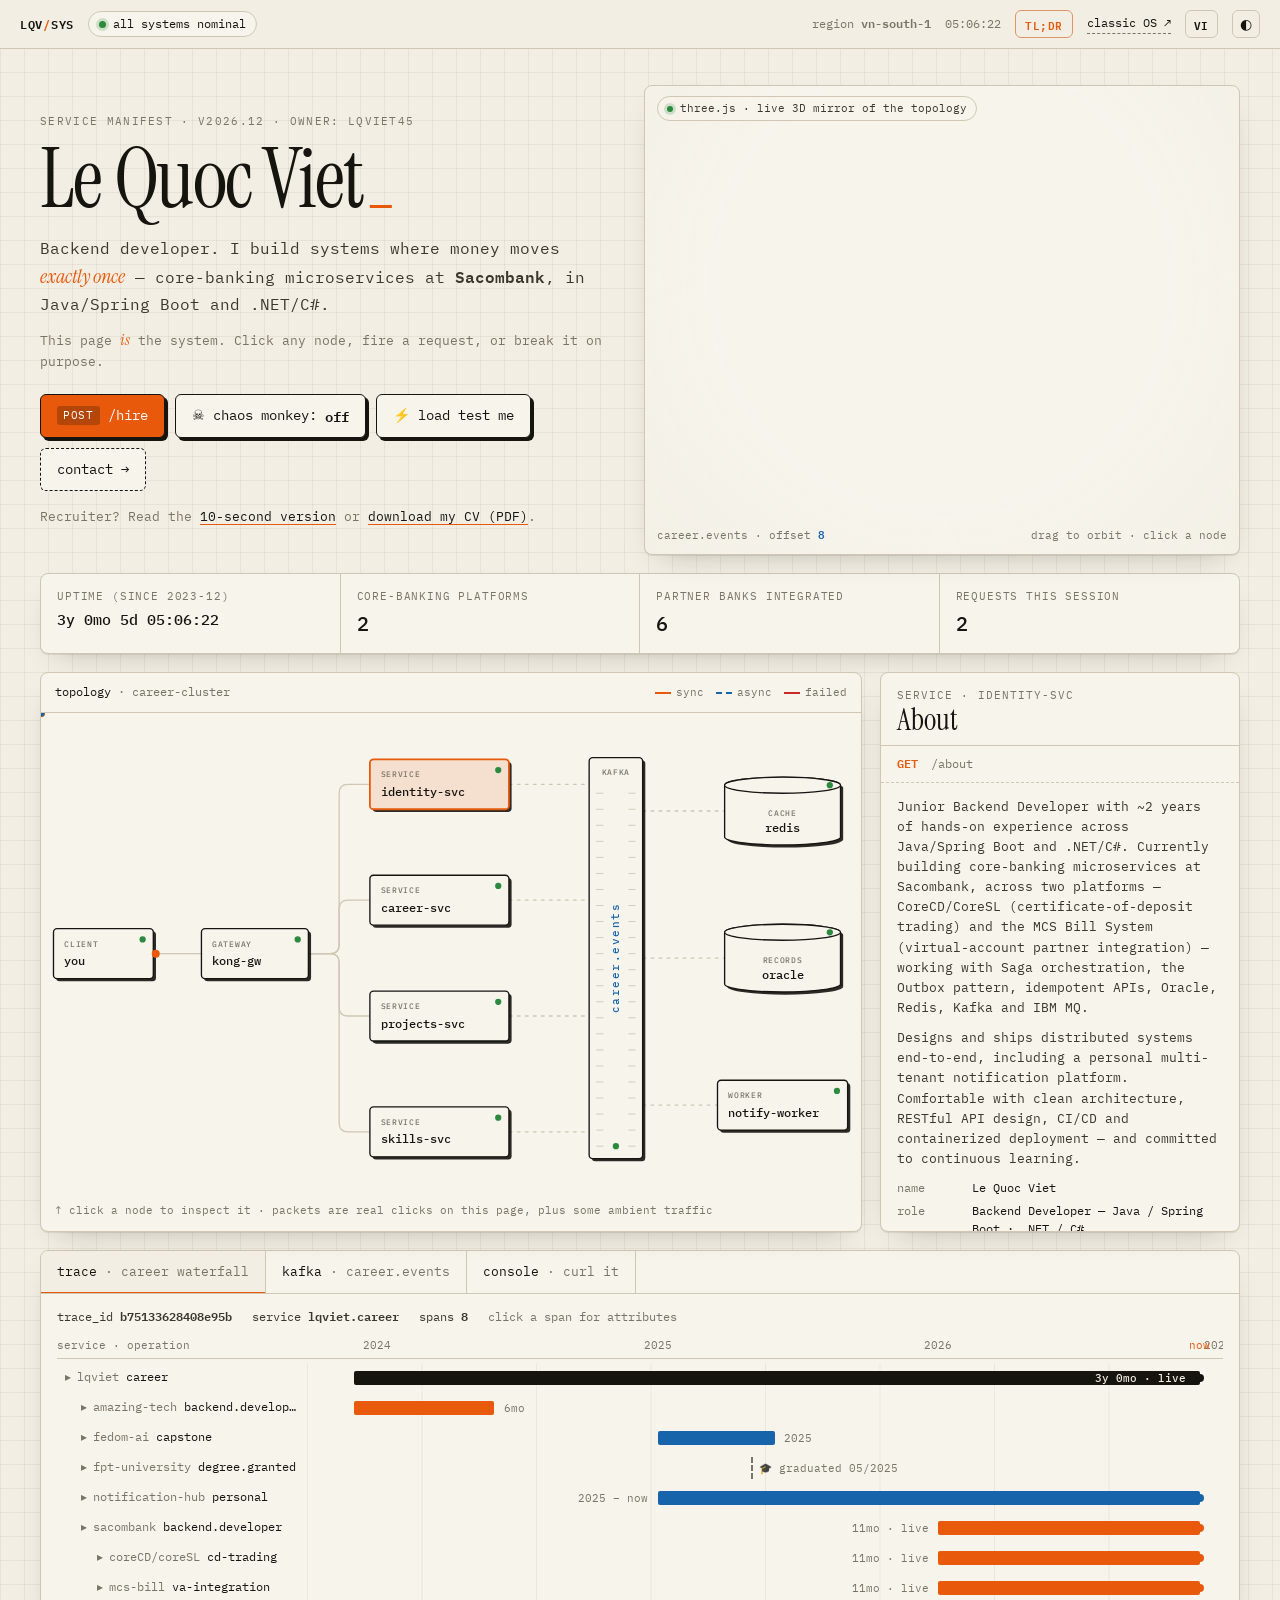
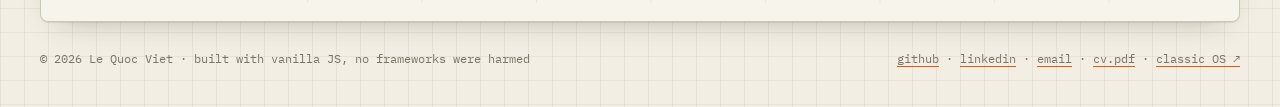
==== system/index.html @ 570ef9d3 "Add TL;DR recruiter view, CV download, link previews and load test - TL;DR view (#cv): a clean, bili" ====
<!DOCTYPE html>
<html lang="en">
<head>
<meta charset="UTF-8">
<meta name="viewport" content="width=device-width, initial-scale=1.0, viewport-fit=cover">
<title>LQV/SYS — Le Quoc Viet</title>
<meta name="description" content="Le Quoc Viet — Backend Developer (Java/Spring Boot · .NET/C#) building core-banking microservices at Sacombank. A portfolio you can send requests through.">
<meta property="og:type" content="website">
<meta property="og:site_name" content="LQV/SYS">
<meta property="og:title" content="Le Quoc Viet — Backend Developer">
<meta property="og:description" content="Core-banking microservices at Sacombank: Saga, Outbox, Kafka, IBM MQ. A portfolio you can send requests through — hire me, break it with chaos monkey, or load-test it.">
<meta property="og:url" content="https://lqviet45.github.io/portfolio/system/">
<meta property="og:image" content="https://lqviet45.github.io/portfolio/system/og.jpg">
<meta property="og:image:width" content="1200">
<meta property="og:image:height" content="630">
<meta property="og:image:alt" content="LQV/SYS — Le Quoc Viet's portfolio rendered as a live 3D distributed system">
<meta name="twitter:card" content="summary_large_image">
<meta name="twitter:image" content="https://lqviet45.github.io/portfolio/system/og.jpg">
<link rel="icon" href="../favicon.ico" type="image/x-icon">
<link rel="preconnect" href="https://fonts.googleapis.com">
<link rel="preconnect" href="https://fonts.gstatic.com" crossorigin>
<link href="https://fonts.googleapis.com/css2?family=IBM+Plex+Mono:wght@400;500;600&family=Instrument+Serif:ital@0;1&family=Newsreader:ital,opsz@0,6..72;1,6..72&display=swap" rel="stylesheet">
<link rel="stylesheet" href="system.css">
</head>
<body>

<header class="bar">
  <div class="bar-left">
    <span class="logo">LQV<span class="slash">/</span>SYS</span>
    <span class="pill" title="cluster status"><i class="led ok" id="cluster-led"></i><span id="cluster-status">all systems nominal</span></span>
  </div>
  <div class="bar-right">
    <span class="muted hide-sm"><span data-i18n="region">region</span> <b>vn-south-1</b></span>
    <span class="muted hide-sm" id="clock">--:--:--</span>
    <button class="bar-btn tldr-btn" id="tldr-btn" data-i18n-aria="tldr">TL;DR</button>
    <a class="bar-link hide-xs" href="../" data-i18n="classic">classic&nbsp;OS&nbsp;↗</a>
    <button class="bar-btn lang-btn" id="lang-btn" data-i18n-aria="lang" aria-label="Chuyển sang tiếng Việt">VI</button>
    <button class="bar-btn" id="theme-btn" data-i18n-aria="theme" aria-label="Toggle theme">◐</button>
  </div>
</header>

<main class="wrap">

  <!-- ====== TL;DR / recruiter view (rendered by system.js, printable) ====== -->
  <section class="cv" id="cv-view" hidden></section>

  <!-- ====== Intro ====== -->
  <section class="intro">
    <div class="intro-text">
      <p class="eyebrow"><span data-i18n="eyebrow.a">service manifest</span> · <span id="manifest-ver">v2026</span> · <span data-i18n="eyebrow.owner">owner</span>: lqviet45</p>
      <h1><span data-i18n="name">Le Quoc Viet</span><span class="caret">_</span></h1>
      <p class="lede" data-i18n="lede">Backend developer. I build systems where money moves <em>exactly once</em> —
        core-banking microservices at <b>Sacombank</b>, in Java/Spring Boot and .NET/C#.</p>
      <p class="hint" data-i18n="hint">This page <em>is</em> the system. Click any node, fire a request, or break it on purpose.</p>
      <div class="actions">
        <button class="btn primary" id="hire-btn"><span class="verb">POST</span> /hire</button>
        <button class="btn" id="chaos-btn"><span class="skull">☠</span> chaos monkey: <b id="chaos-state">off</b></button>
        <button class="btn" id="load-btn"><span class="bolt">⚡</span> <span data-i18n="load.btn">load test me</span></button>
        <button class="btn ghost" data-node="notify" data-i18n="contact">contact →</button>
      </div>
      <p class="recruiter" data-i18n="recruiter">Recruiter? Read the <a href="#cv">10-second version</a> or <a href="../cv/Le-Quoc-Viet-CV.pdf" download>download my CV (PDF)</a>.</p>
    </div>

    <!-- three.js hero: a live 3D mirror of the topology (scene3d.js) -->
    <div class="hero3d" id="hero3d" data-state="loading">
      <canvas id="scene3d" aria-hidden="true"></canvas>
      <div class="h3d-chip"><span class="led ok"></span>three.js · <span data-i18n="h3d.chip">live 3D mirror of the topology</span></div>
      <div class="h3d-loading" data-i18n="h3d.loading">booting three.js…</div>
      <div class="h3d-offset">career.events · offset <b id="h3d-offset">0</b></div>
      <div class="h3d-hint" id="h3d-hint">drag to orbit · click a node</div>
    </div>
  </section>

  <dl class="stats">
      <div><dt data-i18n="stat.uptime">uptime (since 2023-12)</dt><dd id="uptime">—</dd></div>
      <div><dt data-i18n="stat.platforms">core-banking platforms</dt><dd>2</dd></div>
      <div><dt data-i18n="stat.partners">partner banks integrated</dt><dd>6</dd></div>
      <div><dt data-i18n="stat.requests">requests this session</dt><dd id="req-count">0</dd></div>
  </dl>

  <!-- ====== Topology + Inspector ====== -->
  <section class="stage">
    <div class="topo-card">
      <div class="card-head">
        <span><span data-i18n="topology">topology</span> <span class="muted">· career-cluster</span></span>
        <span class="legend">
          <span><i class="lg sync"></i><span data-i18n="legend.sync">sync</span></span>
          <span><i class="lg async"></i><span data-i18n="legend.async">async</span></span>
          <span><i class="lg fail"></i><span data-i18n="legend.fail">failed</span></span>
        </span>
      </div>
      <div class="topo-scroll">
        <svg id="topo" viewBox="0 0 920 540" role="img" data-i18n-aria="topo" aria-label="Interactive system topology of Le Quoc Viet's career"></svg>
      </div>
      <p class="topo-foot muted" data-i18n="topo.foot">↑ click a node to inspect it · packets are real clicks on this page, plus some ambient traffic</p>
    </div>

    <aside class="inspector" id="inspector" aria-live="polite">
      <div class="insp-head">
        <div>
          <div class="insp-kind" id="insp-kind">client</div>
          <div class="insp-title" id="insp-title">you</div>
        </div>
        <button class="insp-close" id="insp-close" data-i18n-aria="close" aria-label="Close">×</button>
      </div>
      <div class="insp-route" id="insp-route"></div>
      <div class="insp-body" id="insp-body"></div>
    </aside>
  </section>

  <!-- ====== Lower tabs ====== -->
  <section class="lower">
    <div class="tabs" role="tablist">
      <button class="tab active" data-tab="trace" role="tab" data-i18n="tab.trace">trace <span class="muted">· career waterfall</span></button>
      <button class="tab" data-tab="events" role="tab" data-i18n="tab.events">kafka <span class="muted">· career.events</span></button>
      <button class="tab" data-tab="console" role="tab" data-i18n="tab.console">console <span class="muted">· curl it</span></button>
    </div>

    <div class="panel active" id="panel-trace">
      <div class="trace-meta">
        <span>trace_id <b id="trace-id">—</b></span>
        <span>service <b>lqviet.career</b></span>
        <span>spans <b id="span-count">—</b></span>
        <span class="muted" data-i18n="trace.hint">click a span for attributes</span>
      </div>
      <div class="trace" id="trace"></div>
    </div>

    <div class="panel" id="panel-events">
      <div class="events-head">
        <span>consumer-group <b>visitors</b> · partition <b>0</b> · offset <b id="offset">0</b></span>
        <button class="mini" id="events-toggle">pause</button>
      </div>
      <ol class="events" id="events"></ol>
    </div>

    <div class="panel" id="panel-console">
      <div class="console" id="console-out"></div>
      <form class="console-in" id="console-form" autocomplete="off">
        <span class="prompt">$ curl lqv.sys</span>
        <input id="console-input" type="text" spellcheck="false" placeholder="/experience" data-i18n-aria="api" aria-label="API path">
        <button class="mini" type="submit" data-i18n="send">send</button>
      </form>
      <div class="chips" id="console-chips"></div>
    </div>
  </section>

  <footer class="foot">
    <span>© <span id="year">2026</span> <span data-i18n="name">Le Quoc Viet</span> · <span data-i18n="footer">built with vanilla JS, no frameworks were harmed</span></span>
    <span><a href="https://github.com/lqviet45" target="_blank" rel="noopener">github</a> ·
      <a href="https://www.linkedin.com/in/le-quoc-viet-a03721240" target="_blank" rel="noopener">linkedin</a> ·
      <a href="mailto:lqviet455@gmail.com">email</a> ·
      <a href="../cv/Le-Quoc-Viet-CV.pdf" download>cv.pdf</a> ·
      <a href="../" data-i18n="classic">classic&nbsp;OS&nbsp;↗</a></span>
  </footer>
</main>

<!-- ====== Saga overlay ====== -->
<div class="saga" id="saga" hidden>
  <div class="saga-card" role="dialog" aria-modal="true" aria-labelledby="saga-title">
    <div class="saga-head">
      <div>
        <div class="insp-kind">saga orchestrator</div>
        <div class="saga-title" id="saga-title">HireLeQuocViet</div>
      </div>
      <button class="insp-close" id="saga-close" data-i18n-aria="close" aria-label="Close">×</button>
    </div>
    <div class="saga-key muted" id="saga-key"></div>
    <ol class="saga-steps" id="saga-steps"></ol>
    <div class="saga-result" id="saga-result"></div>
  </div>
</div>

<!-- ====== Load test report ====== -->
<div class="saga lt" id="lt" hidden>
  <div class="saga-card lt-card" role="dialog" aria-modal="true" aria-labelledby="lt-title" id="lt-card"></div>
</div>

<div class="toast" id="toast" hidden></div>

<script src="system.js"></script>
<script src="recruiter.js"></script>
<script src="loadtest.js"></script>
<script type="importmap">
  { "imports": { "three": "./vendor/three.module.min.js", "three/addons/controls/OrbitControls.js": "./vendor/OrbitControls.js" } }
</script>
<script type="module">
  import('./scene3d.js').catch(err => {
    console.warn('3D scene unavailable:', err);
    document.getElementById('hero3d').dataset.state = 'failed';
  });
</script>
</body>
</html>
---- system/system.css ----
/* ==============================================
   LQV/SYS — schematic ops-console portfolio
   ============================================== */

:root {
  --paper: #f2eee3;
  --paper-2: #e9e4d6;
  --card: #f7f4ec;
  --ink: #16140f;
  --ink-2: #3b372d;
  --muted: #7a7466;
  --line: #cfc7b3;
  --grid: rgba(22, 20, 15, .055);
  --signal: #e8590c;
  --signal-soft: rgba(232, 89, 12, .12);
  --async: #1864ab;
  --ok: #2b8a3e;
  --err: #c92a2a;
  --shadow: 0 1px 0 rgba(22, 20, 15, .08), 0 12px 30px -18px rgba(22, 20, 15, .35);
  /* status palette for the load-test report (always paired with icon + label) */
  --st-ok: #2b8a3e;
  --st-warn: #e8a700;
  --st-err: #c92a2a;
  --mono: 'IBM Plex Mono', ui-monospace, SFMono-Regular, Menlo, Consolas, monospace;
  --serif: 'Instrument Serif', 'Iowan Old Style', Georgia, serif;
  color-scheme: light;
}

/* Instrument Serif has no Vietnamese glyphs — swap the display serif in VI */
:root[lang="vi"] { --serif: 'Newsreader', 'Instrument Serif', Georgia, serif; }
:root[lang="vi"] h1 { letter-spacing: -.035em; }

:root[data-theme="dark"] {
  --paper: #11100d;
  --paper-2: #191813;
  --card: #16150f;
  --ink: #ece6d6;
  --ink-2: #c9c2b0;
  --muted: #8f887a;
  --line: #36322a;
  --grid: rgba(236, 230, 214, .045);
  --signal: #ff7b33;
  --signal-soft: rgba(255, 123, 51, .14);
  --async: #6aa7f0;
  --ok: #51cf66;
  --err: #ff6b6b;
  --shadow: 0 1px 0 rgba(0, 0, 0, .4), 0 16px 40px -20px rgba(0, 0, 0, .8);
  --st-ok: #0ca678;
  --st-warn: #c08a00;
  --st-err: #e03131;
  color-scheme: dark;
}

* { box-sizing: border-box; }
[hidden] { display: none !important; }

html, body { margin: 0; }

body {
  background-color: var(--paper);
  background-image:
    linear-gradient(var(--grid) 1px, transparent 1px),
    linear-gradient(90deg, var(--grid) 1px, transparent 1px);
  background-size: 24px 24px;
  color: var(--ink);
  font: 14px/1.55 var(--mono);
  -webkit-font-smoothing: antialiased;
  min-height: 100vh;
  transition: background-color .3s, color .3s;
}

a { color: inherit; text-decoration-color: var(--signal); text-underline-offset: 3px; }
a:hover { color: var(--signal); }
b { font-weight: 600; }
.muted { color: var(--muted); }
button { font: inherit; color: inherit; cursor: pointer; }

/* ====== Top bar ====== */
.bar {
  position: sticky;
  top: 0;
  z-index: 20;
  display: flex;
  justify-content: space-between;
  align-items: center;
  gap: 12px;
  padding: calc(10px + env(safe-area-inset-top, 0px)) 20px 10px;
  background: color-mix(in srgb, var(--paper) 88%, transparent);
  backdrop-filter: blur(8px);
  border-bottom: 1px solid var(--line);
  font-size: 12px;
}
.bar-left, .bar-right { display: flex; align-items: center; gap: 14px; }
.logo { font-weight: 600; letter-spacing: .06em; }
.logo .slash { color: var(--signal); }
.pill {
  display: inline-flex; align-items: center; gap: 7px;
  padding: 3px 10px; border: 1px solid var(--line); border-radius: 999px;
  background: var(--card);
}
.led { width: 7px; height: 7px; border-radius: 50%; display: inline-block; background: var(--ok); box-shadow: 0 0 0 3px color-mix(in srgb, var(--ok) 20%, transparent); }
.led.warn { background: var(--signal); box-shadow: 0 0 0 3px var(--signal-soft); animation: blink 1s steps(2) infinite; }
.bar-link { text-decoration: none; border-bottom: 1px dashed var(--muted); }
.bar-btn {
  background: none; border: 1px solid var(--line); border-radius: 6px;
  width: 28px; height: 28px; font-size: 14px; line-height: 1;
}
.bar-btn:hover { border-color: var(--ink); }
.tldr-btn { width: auto; padding: 0 9px; font-size: 11px; font-weight: 600; letter-spacing: .04em; color: var(--signal); border-color: color-mix(in srgb, var(--signal) 45%, var(--line)); }
.tldr-btn.on { background: var(--signal); color: #fff; border-color: var(--signal); }
.lang-btn { width: auto; padding: 0 8px; font-size: 11px; font-weight: 600; letter-spacing: .06em; }

@keyframes blink { 50% { opacity: .35; } }

/* ====== Layout ====== */
.wrap {
  max-width: 1240px;
  margin: 0 auto;
  padding: 36px 20px calc(40px + env(safe-area-inset-bottom, 0px));
}

/* ====== Intro ====== */
.intro {
  display: grid;
  grid-template-columns: minmax(0, 1fr) minmax(0, 1.05fr);
  gap: 36px;
  align-items: center;
  margin-bottom: 18px;
}
.eyebrow {
  margin: 0 0 10px;
  font-size: 11px;
  letter-spacing: .12em;
  text-transform: uppercase;
  color: var(--muted);
}
h1 {
  font-family: var(--serif);
  font-weight: 400;
  font-size: clamp(3rem, 6.6vw, 6rem);
  line-height: .92;
  letter-spacing: -.02em;
  margin: 0 0 18px;
}
.caret { color: var(--signal); animation: blink 1.1s steps(2) infinite; font-family: var(--mono); font-size: .55em; vertical-align: .15em; margin-left: .08em; }
.lede { font-size: 16px; max-width: 58ch; margin: 0 0 10px; color: var(--ink-2); }
.lede em, .hint em { font-family: var(--serif); font-size: 1.25em; color: var(--signal); font-style: italic; }
.hint { margin: 0 0 22px; color: var(--muted); font-size: 13px; }
.recruiter { margin: 16px 0 0; font-size: 12.5px; color: var(--muted); }
.recruiter a { color: var(--ink); }
.btn.on .bolt { animation: blink .5s steps(2) infinite; }
.btn:disabled { opacity: .6; cursor: progress; transform: none; }

.actions { display: flex; flex-wrap: wrap; gap: 10px; }
.btn {
  display: inline-flex; align-items: center; gap: 8px;
  padding: 10px 16px;
  background: var(--card);
  border: 1px solid var(--ink);
  border-radius: 6px;
  box-shadow: 3px 3px 0 var(--ink);
  transition: transform .12s, box-shadow .12s, background .2s;
}
.btn:hover { transform: translate(-1px, -1px); box-shadow: 4px 4px 0 var(--ink); }
.btn:active { transform: translate(2px, 2px); box-shadow: 1px 1px 0 var(--ink); }
.btn.primary { background: var(--signal); border-color: var(--ink); color: #fff; }
.btn.primary .verb { background: rgba(0,0,0,.22); padding: 1px 6px; border-radius: 3px; font-size: 11px; letter-spacing: .06em; }
.btn.ghost { box-shadow: none; border-style: dashed; }
.btn.ghost:hover { box-shadow: none; transform: none; border-color: var(--signal); color: var(--signal); }
.btn.on { background: var(--ink); color: var(--paper); }
.btn.on .skull { animation: wiggle .5s ease-in-out infinite; display: inline-block; }
@keyframes wiggle { 0%,100% { transform: rotate(-12deg); } 50% { transform: rotate(12deg); } }

.stats {
  margin: 0 0 18px;
  display: grid;
  grid-template-columns: repeat(4, minmax(0, 1fr));
  border: 1px solid var(--line);
  background: var(--card);
  border-radius: 8px;
  box-shadow: var(--shadow);
}
.stats > div { padding: 14px 16px; border-right: 1px solid var(--line); }
.stats > div:last-child { border-right: 0; }
.stats dt { font-size: 10.5px; text-transform: uppercase; letter-spacing: .08em; color: var(--muted); }
.stats dd { margin: 4px 0 0; font-size: 20px; font-weight: 500; font-variant-numeric: tabular-nums; }
#uptime { font-size: 15px; }

/* ====== three.js hero ====== */
.hero3d {
  position: relative;
  height: 470px;
  border: 1px solid var(--line);
  border-radius: 8px;
  background-color: var(--card);
  background-image:
    radial-gradient(circle at 50% 42%, transparent 0 55%, color-mix(in srgb, var(--paper) 70%, transparent) 100%);
  box-shadow: var(--shadow);
  overflow: hidden;
  font-size: 11px;
}
.hero3d canvas { display: block; width: 100%; height: 100%; cursor: grab; touch-action: pan-y; opacity: 0; transition: opacity .8s ease; }
.hero3d canvas:active { cursor: grabbing; }
.hero3d canvas.hover { cursor: pointer; }
.hero3d[data-state="ready"] canvas { opacity: 1; }
.hero3d[data-state="failed"] { display: none; }
.intro:has(.hero3d[data-state="failed"]) { grid-template-columns: minmax(0, 1fr); }
.h3d-chip, .h3d-offset, .h3d-hint { position: absolute; pointer-events: none; color: var(--muted); }
.h3d-chip {
  top: 10px; left: 12px; display: inline-flex; align-items: center; gap: 7px;
  padding: 3px 9px; border: 1px solid var(--line); border-radius: 999px; background: color-mix(in srgb, var(--card) 85%, transparent);
  color: var(--ink-2);
}
.h3d-chip .led { width: 6px; height: 6px; }
.h3d-offset { left: 12px; bottom: 10px; }
.h3d-offset b { color: var(--async); font-variant-numeric: tabular-nums; }
.h3d-hint { right: 12px; bottom: 10px; }
.h3d-loading {
  position: absolute; inset: 0; display: grid; place-items: center;
  color: var(--muted); letter-spacing: .08em; pointer-events: none;
  animation: blink 1s steps(2) infinite;
}
.hero3d:not([data-state="loading"]) .h3d-loading { display: none; }

/* ====== Stage ====== */
.stage {
  display: grid;
  grid-template-columns: minmax(0, 1fr) 360px;
  gap: 18px;
  margin-bottom: 18px;
  align-items: stretch;
}
.topo-card, .inspector, .lower {
  background: var(--card);
  border: 1px solid var(--line);
  border-radius: 8px;
  box-shadow: var(--shadow);
}
.card-head {
  display: flex; justify-content: space-between; align-items: center; flex-wrap: wrap; gap: 8px;
  padding: 10px 14px; border-bottom: 1px solid var(--line); font-size: 12px;
}
.legend { display: flex; gap: 12px; color: var(--muted); font-size: 11px; }
.legend span { display: inline-flex; align-items: center; gap: 5px; }
.lg { width: 16px; height: 0; border-top: 2px solid var(--signal); display: inline-block; }
.lg.async { border-top: 2px dashed var(--async); }
.lg.fail { border-top-color: var(--err); }
.topo-scroll { overflow-x: auto; }
#topo { display: block; width: 100%; min-width: 620px; height: auto; user-select: none; }
.topo-foot { font-size: 11px; margin: 0; padding: 8px 14px 12px; }

/* SVG */
.edge { fill: none; stroke: var(--line); stroke-width: 1.5; }
.edge.async { stroke-dasharray: 4 5; }
.edge.hot { stroke: var(--signal); }
.edge.broken { stroke: var(--err); stroke-dasharray: 2 6; }
.node { cursor: pointer; }
.node .box { fill: var(--card); stroke: var(--ink); stroke-width: 1.5; transition: fill .2s; }
.node .shadow { fill: var(--ink); opacity: .9; }
.node:hover .box, .node.sel .box { fill: color-mix(in srgb, var(--signal) 13%, var(--card)); }
.node.sel .box { stroke: var(--signal); stroke-width: 2; }
.node .kind { font: 500 9.5px var(--mono); fill: var(--muted); letter-spacing: .08em; text-transform: uppercase; }
.node .name { font: 500 13px var(--mono); fill: var(--ink); }
.node .led { fill: var(--ok); }
.node.down .led { fill: var(--err); animation: blink .6s steps(2) infinite; }
.node.down .box { stroke: var(--err); stroke-dasharray: 5 3; }
.node.down { animation: shake .35s ease-in-out 2; }
.node .pulse { fill: none; stroke: var(--signal); stroke-width: 2; opacity: 0; }
.node.ping .pulse { animation: ping .6s ease-out; }
.kafka-line { stroke: var(--line); stroke-width: 1; }
.kafka-label { font: 500 12px var(--mono); fill: var(--async); letter-spacing: .14em; }
.packet { pointer-events: none; }
.packet.sync { fill: var(--signal); }
.packet.async { fill: var(--async); }
.packet.fail { fill: var(--err); }
.float-tag { font: 600 11px var(--mono); fill: var(--err); pointer-events: none; }
.float-tag.ok { fill: var(--ok); }

@keyframes ping { 0% { opacity: .9; } 100% { opacity: 0; transform: scale(1.18); } }
@keyframes shake { 0%,100% { transform: translateX(0); } 25% { transform: translateX(-3px); } 75% { transform: translateX(3px); } }
.node .pulse, .node { transform-box: fill-box; transform-origin: center; }

/* ====== Inspector ====== */
.inspector { display: flex; flex-direction: column; height: 0; min-height: 100%; }
.insp-head { display: flex; justify-content: space-between; align-items: flex-start; padding: 14px 16px 10px; border-bottom: 1px solid var(--line); }
.insp-kind { font-size: 10.5px; text-transform: uppercase; letter-spacing: .1em; color: var(--muted); }
.insp-title { font-family: var(--serif); font-size: 30px; line-height: 1.05; }
.insp-close { background: none; border: 0; font-size: 22px; line-height: 1; color: var(--muted); display: none; }
.insp-route { padding: 8px 16px; font-size: 12px; border-bottom: 1px dashed var(--line); color: var(--muted); }
.insp-route:empty { display: none; }
.insp-route .verb { color: var(--signal); font-weight: 600; margin-right: 6px; }
.insp-body { padding: 14px 16px 18px; overflow-y: auto; font-size: 13px; }
.insp-body h4 { margin: 16px 0 4px; font-size: 13px; }
.insp-body h4:first-child { margin-top: 0; }
.insp-body .sub { color: var(--muted); font-size: 11.5px; margin-bottom: 6px; }
.insp-body p { margin: 0 0 10px; color: var(--ink-2); }
.insp-body ul { margin: 0 0 10px; padding-left: 16px; color: var(--ink-2); }
.insp-body li { margin-bottom: 5px; }
.insp-body li::marker { color: var(--signal); content: '▸ '; }
.kv { display: grid; grid-template-columns: auto 1fr; gap: 4px 12px; margin: 0 0 12px; font-size: 12px; }
.kv dt { color: var(--muted); }
.kv dd { margin: 0; word-break: break-word; }
.tags { display: flex; flex-wrap: wrap; gap: 5px; margin: 6px 0 12px; }
.tag { font-size: 11px; padding: 2px 7px; border: 1px solid var(--line); border-radius: 4px; background: var(--paper); }
.tag.hot { border-color: var(--signal); color: var(--signal); }
.entry { border-left: 2px solid var(--line); padding-left: 12px; margin-bottom: 18px; }
.entry.now { border-left-color: var(--signal); }
.contact-row {
  display: flex; justify-content: space-between; align-items: center; gap: 10px;
  padding: 10px 12px; margin-bottom: 8px;
  border: 1px solid var(--line); border-radius: 6px; text-decoration: none; background: var(--paper);
}
.contact-row:hover { border-color: var(--signal); color: inherit; }
.contact-row .ch { font-size: 10.5px; text-transform: uppercase; letter-spacing: .08em; color: var(--muted); }
.contact-row .arrow { color: var(--signal); }
table.sql { width: 100%; border-collapse: collapse; font-size: 12px; margin-bottom: 14px; }
table.sql th, table.sql td { text-align: left; padding: 5px 6px; border-bottom: 1px solid var(--line); vertical-align: top; }
table.sql th { color: var(--muted); font-weight: 500; font-size: 10.5px; text-transform: uppercase; letter-spacing: .06em; }
.q { color: var(--async); font-size: 12px; margin-bottom: 8px; }

/* ====== Lower tabs ====== */
.lower { overflow: hidden; }
.tabs { display: flex; border-bottom: 1px solid var(--line); overflow-x: auto; }
.tab {
  background: none; border: 0; border-right: 1px solid var(--line);
  padding: 11px 16px; font-size: 12.5px; white-space: nowrap; position: relative;
}
.tab.active { background: var(--paper); }
.tab.active::after { content: ''; position: absolute; left: 0; right: 0; bottom: -1px; height: 2px; background: var(--signal); }
.panel { display: none; padding: 14px 16px 18px; }
.panel.active { display: block; }
.mini { background: var(--paper); border: 1px solid var(--line); border-radius: 4px; padding: 3px 10px; font-size: 11.5px; }
.mini:hover { border-color: var(--ink); }

/* Trace */
.trace-meta { display: flex; flex-wrap: wrap; gap: 6px 20px; font-size: 11.5px; color: var(--ink-2); margin-bottom: 12px; }
.trace { font-size: 12px; overflow-x: auto; }
.trace-inner { min-width: 640px; }
.trace-axis, .span-row { display: grid; grid-template-columns: 250px 1fr; }
.trace-axis { color: var(--muted); font-size: 10.5px; border-bottom: 1px solid var(--line); padding-bottom: 4px; margin-bottom: 4px; }
.axis-track { position: relative; height: 16px; }
.axis-tick { position: absolute; top: 0; transform: translateX(-50%); }
.span-row { align-items: center; min-height: 30px; cursor: pointer; border-radius: 4px; }
.span-row:hover { background: var(--paper); }
.span-name { padding: 0 8px 0 calc(8px + var(--depth, 0) * 16px); white-space: nowrap; overflow: hidden; text-overflow: ellipsis; }
.span-name .svc { color: var(--muted); }
.span-name .tw { display: inline-block; width: 12px; color: var(--muted); transition: transform .15s; }
.span-row.open .span-name .tw { transform: rotate(90deg); }
.span-track { position: relative; height: 30px; background-image: linear-gradient(90deg, var(--grid) 1px, transparent 1px); background-size: 12.5% 100%; }
.span-bar {
  position: absolute; top: 8px; height: 14px; border-radius: 2px;
  background: var(--ink); min-width: 4px;
  transform-origin: left; animation: grow .9s cubic-bezier(.2,.7,.2,1) both;
}
.span-bar.work { background: var(--signal); }
.span-bar.side { background: var(--async); }
.span-bar.edu { background: var(--muted); }
.span-bar.live::after {
  content: ''; position: absolute; right: -4px; top: 3px; width: 8px; height: 8px; border-radius: 50%;
  background: inherit; animation: blink 1s steps(2) infinite;
}
.span-dur { position: absolute; top: 7px; font-size: 10.5px; color: var(--muted); white-space: nowrap; }
.span-dur.inside { top: 8px; line-height: 14px; color: var(--paper); font-weight: 500; }
.span-mark { position: absolute; top: 4px; bottom: 4px; width: 0; border-left: 2px dashed var(--muted); }
.span-mark span { position: absolute; left: 6px; top: 3px; font-size: 10.5px; color: var(--muted); white-space: nowrap; }
.span-attrs { display: none; grid-column: 1 / -1; margin: 2px 0 10px calc(26px + var(--depth, 0) * 16px); padding: 10px 12px; border: 1px dashed var(--line); border-radius: 6px; background: var(--paper); }
.span-row.open + .span-attrs { display: block; }
.span-attrs .kv { margin-bottom: 6px; }
.span-attrs ul { margin: 6px 0 0; padding-left: 16px; color: var(--ink-2); }
.span-attrs li { margin-bottom: 4px; }
@keyframes grow { from { transform: scaleX(0); } to { transform: scaleX(1); } }

/* Events */
.events-head { display: flex; justify-content: space-between; align-items: center; gap: 10px; flex-wrap: wrap; font-size: 11.5px; margin-bottom: 10px; color: var(--ink-2); }
.events { list-style: none; margin: 0; padding: 0; height: 280px; overflow-y: auto; font-size: 12px; display: flex; flex-direction: column-reverse; }
.events li { display: grid; grid-template-columns: 58px 90px 190px 1fr; gap: 10px; padding: 4px 6px; border-bottom: 1px dotted var(--line); animation: slidein .35s ease-out; }
.events li.user { background: var(--signal-soft); }
.events li.err .ev-key { color: var(--err); }
.ev-off { color: var(--muted); }
.ev-ts { color: var(--muted); }
.ev-key { color: var(--async); white-space: nowrap; overflow: hidden; text-overflow: ellipsis; }
.ev-val { color: var(--ink-2); word-break: break-word; }
@keyframes slidein { from { opacity: 0; transform: translateY(-6px); } to { opacity: 1; transform: none; } }

/* Console */
.console { height: 260px; overflow-y: auto; font-size: 12px; padding: 10px 12px; background: var(--paper); border: 1px solid var(--line); border-radius: 6px; margin-bottom: 10px; }
.console .req { color: var(--signal); margin-top: 10px; }
.console .req:first-child { margin-top: 0; }
.console .status { color: var(--muted); }
.console .status.ok b { color: var(--ok); }
.console .status.bad b { color: var(--err); }
.console pre { margin: 4px 0 0; white-space: pre-wrap; word-break: break-word; font: inherit; }
.j-k { color: var(--async); }
.j-s { color: var(--ok); }
.j-n { color: var(--signal); }
.j-b { color: var(--err); }
.console-in { display: flex; align-items: center; gap: 8px; border: 1px solid var(--ink); border-radius: 6px; padding: 6px 8px; background: var(--paper); }
.console-in .prompt { color: var(--muted); font-size: 12px; white-space: nowrap; }
.console-in input { flex: 1; min-width: 0; border: 0; background: none; font: inherit; color: var(--ink); outline: none; }
.chips { display: flex; flex-wrap: wrap; gap: 6px; margin-top: 10px; }
.chips button { background: none; border: 1px dashed var(--line); border-radius: 4px; padding: 2px 8px; font-size: 11.5px; color: var(--ink-2); }
.chips button:hover { border-color: var(--signal); color: var(--signal); }

/* ====== Saga ====== */
.saga {
  position: fixed; inset: 0; z-index: 50;
  display: grid; place-items: center; padding: 16px;
  background: color-mix(in srgb, var(--paper) 55%, transparent);
  backdrop-filter: blur(3px);
}
.saga-card {
  width: min(520px, 100%); max-height: calc(100vh - 32px); overflow-y: auto;
  background: var(--card); border: 1px solid var(--ink); border-radius: 8px;
  box-shadow: 6px 6px 0 var(--ink); padding: 18px 20px 20px;
  animation: pop .25s cubic-bezier(.2,.8,.2,1.2);
}
@keyframes pop { from { transform: scale(.94); opacity: 0; } to { transform: none; opacity: 1; } }
.saga-head { display: flex; justify-content: space-between; align-items: flex-start; }
.saga-head .insp-close { display: block; }
.saga-title { font-family: var(--serif); font-size: 32px; line-height: 1.1; }
.saga-key { font-size: 11px; margin: 6px 0 14px; word-break: break-all; }
.saga-steps { list-style: none; margin: 0 0 14px; padding: 0; counter-reset: s; }
.saga-steps li {
  display: grid; grid-template-columns: 22px 1fr auto; gap: 10px; align-items: baseline;
  padding: 8px 0; border-bottom: 1px dashed var(--line); font-size: 12.5px; color: var(--muted);
  transition: color .2s;
}
.saga-steps li .ic { text-align: center; }
.saga-steps li .svc { font-size: 11px; color: var(--muted); }
.saga-steps li .note { display: block; font-size: 11px; color: var(--muted); margin-top: 2px; }
.saga-steps li.run { color: var(--ink); }
.saga-steps li.run .ic { color: var(--signal); animation: spin 1s linear infinite; display: inline-block; }
.saga-steps li.done { color: var(--ink); }
.saga-steps li.done .ic { color: var(--ok); }
.saga-steps li.fail { color: var(--err); }
.saga-steps li.comp { color: var(--muted); text-decoration: line-through; text-decoration-color: var(--err); }
.saga-steps li.comp .ic { color: var(--async); }
@keyframes spin { to { transform: rotate(360deg); } }
.saga-result:empty { display: none; }
.saga-result { border: 1px solid var(--line); border-radius: 6px; padding: 14px; background: var(--paper); font-size: 13px; }
.saga-result .big { font-family: var(--serif); font-size: 26px; line-height: 1.1; margin-bottom: 6px; }
.saga-result .big.ok { color: var(--ok); }
.saga-result .big.warn { color: var(--signal); }
.saga-result p { margin: 0 0 12px; color: var(--ink-2); }
.saga-result .actions { gap: 8px; }
.saga-result .btn { padding: 8px 12px; font-size: 12.5px; text-decoration: none; }

/* ====== Toast ====== */
.toast {
  position: fixed; left: 50%; bottom: calc(20px + env(safe-area-inset-bottom, 0px)); transform: translateX(-50%);
  z-index: 60; background: var(--ink); color: var(--paper);
  padding: 8px 14px; border-radius: 6px; font-size: 12px; box-shadow: var(--shadow);
  max-width: calc(100vw - 32px);
}

/* ====== Footer ====== */
.foot { display: flex; justify-content: space-between; flex-wrap: wrap; gap: 8px; margin-top: 28px; font-size: 11.5px; color: var(--muted); }

/* ====== Responsive ====== */
@media (max-width: 1000px) {
  .stage { grid-template-columns: minmax(0, 1fr); }
  .inspector { height: auto; min-height: 0; max-height: 80vh; }
  .insp-close { display: block; }
}
@media (max-width: 760px) {
  .intro { grid-template-columns: 1fr; gap: 24px; }
  .hero3d { height: 400px; }
  .stats { grid-template-columns: 1fr 1fr; }
  .stats > div { border-bottom: 1px solid var(--line); }
  .stats > div:nth-child(2n) { border-right: 0; }
  .stats > div:nth-last-child(-n+2) { border-bottom: 0; }
  .h3d-hint { display: none; }
  .hide-sm { display: none; }
  .bar-left, .bar-right { gap: 10px; }
  .bar { padding-left: 16px; padding-right: 16px; }
  .wrap { padding-left: 16px; padding-right: 16px; padding-top: 24px; }
  .events li { grid-template-columns: 48px 1fr; }
  .events .ev-ts { display: none; }
  .events .ev-val { grid-column: 1 / -1; }
  .trace-axis, .span-row { grid-template-columns: 170px 1fr; }
}

@media (max-width: 480px) {
  #cluster-status { display: none; }
  .pill { padding: 6px 8px; }
}

@media (prefers-reduced-motion: reduce) {
  *, *::before, *::after { animation-duration: .01ms !important; animation-iteration-count: 1 !important; transition-duration: .01ms !important; }
}


/* ====== TL;DR / recruiter view ====== */
body.cv-mode .intro, body.cv-mode .stats, body.cv-mode .stage, body.cv-mode .lower { display: none; }
.cv-toolbar { display: flex; justify-content: space-between; align-items: center; flex-wrap: wrap; gap: 10px; margin-bottom: 18px; }
.cv-actions { display: flex; flex-wrap: wrap; gap: 10px; }
.cv-toolbar a.btn { text-decoration: none; }
.cv-paper {
  max-width: 820px; margin: 0 auto;
  background: var(--card); border: 1px solid var(--line); border-radius: 8px; box-shadow: var(--shadow);
  padding: clamp(20px, 4vw, 44px);
  font-size: 13.5px; line-height: 1.6;
}
.cv-head { display: flex; justify-content: space-between; gap: 18px 32px; flex-wrap: wrap; padding-bottom: 16px; border-bottom: 2px solid var(--ink); margin-bottom: 18px; }
.cv-name { font-family: var(--serif); font-weight: 400; font-size: clamp(2.2rem, 5vw, 3.2rem); line-height: 1; margin: 0 0 6px; }
.cv-role { margin: 0; color: var(--ink-2); }
.cv-contact { list-style: none; margin: 0; padding: 0; font-size: 12px; color: var(--ink-2); }
.cv-contact a { text-decoration: none; }
.cv-paper h2 { font-size: 11px; text-transform: uppercase; letter-spacing: .12em; color: var(--signal); margin: 22px 0 8px; font-weight: 600; }
.cv-paper section:first-of-type h2 { margin-top: 0; }
.cv-tldr { background: var(--paper); border: 1px dashed var(--line); border-radius: 6px; padding: 12px 16px 6px; }
.cv-tldr ul, .cv-item ul { margin: 0 0 8px; padding-left: 18px; }
.cv-tldr li, .cv-item li { margin-bottom: 4px; }
.cv-item { margin-bottom: 12px; }
.cv-row { display: flex; justify-content: space-between; align-items: baseline; gap: 4px 16px; flex-wrap: wrap; }
.cv-row h3 { font-size: 13.5px; margin: 0; }
.cv-prod { font-weight: 400; color: var(--ink-2); }
.cv-when { font-size: 12px; color: var(--muted); white-space: nowrap; }
.cv-sub { font-size: 12px; color: var(--muted); margin-bottom: 4px; }
.cv-skills { display: grid; grid-template-columns: max-content 1fr; gap: 4px 16px; margin: 0; }
.cv-skills dt { color: var(--muted); }
.cv-skills dd { margin: 0; }
.cv-two { display: grid; grid-template-columns: 1fr 1fr; gap: 0 32px; }
.cv-two p { margin: 0; }
.cv-plain { list-style: none; padding: 0; margin: 0; }
.cv-foot { margin: 22px 0 0; padding-top: 12px; border-top: 1px solid var(--line); font-size: 11.5px; color: var(--muted); }

/* ====== Load test report ====== */
.lt-card { width: min(720px, 100%); }
.lt-stages { display: flex; flex-wrap: wrap; align-items: center; gap: 6px; margin: 10px 0 8px; font-size: 11px; }
.lt-stage { padding: 2px 8px; border: 1px solid var(--line); border-radius: 999px; color: var(--muted); }
.lt-stage.on { border-color: var(--async); color: var(--ink); background: color-mix(in srgb, var(--async) 12%, var(--card)); }
.lt-state { margin-left: auto; color: var(--muted); }
.lt-meter { height: 6px; border-radius: 3px; background: color-mix(in srgb, var(--async) 18%, var(--card)); overflow: hidden; margin-bottom: 16px; }
.lt-meter span { display: block; height: 100%; background: var(--async); border-radius: 3px; transition: width .18s linear; }
.lt-tiles { display: grid; grid-template-columns: repeat(5, minmax(0, 1fr)); margin: 0 0 14px; border: 1px solid var(--line); border-radius: 6px; background: var(--paper); }
.lt-tiles div { padding: 10px 12px; border-right: 1px solid var(--line); }
.lt-tiles div:last-child { border-right: 0; }
.lt-tiles dt { font-size: 10.5px; color: var(--muted); }
.lt-tiles dd { margin: 2px 0 0; font-size: 18px; font-weight: 600; }
.lt-tiles small { font-size: 10.5px; font-weight: 400; color: var(--muted); }
.lt-status { list-style: none; margin: 0 0 16px; padding: 0; display: grid; grid-template-columns: 1fr 1fr; gap: 6px 18px; font-size: 12px; }
.lt-status li { display: grid; grid-template-columns: 4px 16px 32px 1fr auto 48px; align-items: center; gap: 8px; padding: 4px 0; border-bottom: 1px dotted var(--line); }
.lt-key { width: 4px; height: 16px; border-radius: 2px; }
.lt-key.ok { background: var(--st-ok); }
.lt-key.warn { background: var(--st-warn); }
.lt-key.err { background: var(--st-err); }
.lt-icon { text-align: center; color: var(--ink-2); }
.lt-code { font-weight: 600; }
.lt-label { color: var(--ink-2); overflow: hidden; text-overflow: ellipsis; white-space: nowrap; }
.lt-n { text-align: right; font-variant-numeric: tabular-nums; }
.lt-pct { text-align: right; color: var(--muted); font-variant-numeric: tabular-nums; }
.lt-chart-title { font-size: 12px; margin-bottom: 4px; }
.lt-plot { position: relative; }
.lt-hist { display: block; width: 100%; height: auto; overflow: visible; }
.lt-grid { stroke: var(--line); stroke-width: 1; }
.lt-axis { stroke: var(--muted); stroke-width: 1; }
.lt-tick { font: 10px var(--mono); fill: var(--muted); }
.lt-fill { fill: var(--async); transition: d .18s ease; }
.lt-hit { fill: transparent; }
.lt-bar { cursor: default; outline: none; }
.lt-bar.hover .lt-fill, .lt-bar:focus-visible .lt-fill { fill: color-mix(in srgb, var(--async) 75%, var(--card)); }
.lt-bar:focus-visible .lt-hit { stroke: var(--ink); stroke-width: 1; }
.lt-marker { stroke: var(--ink-2); stroke-width: 1; }
.lt-marker-label { font: 600 10px var(--mono); fill: var(--ink-2); }
.lt-tip {
  position: absolute; z-index: 2; pointer-events: none; display: flex; flex-direction: column;
  padding: 6px 9px; background: var(--card); border: 1px solid var(--line); border-radius: 6px; box-shadow: var(--shadow); font-size: 11px; min-width: 96px;
}
.lt-tip b { font-size: 14px; color: var(--ink); }
.lt-tip span { color: var(--muted); }
.lt-table { margin: 6px 0 12px; font-size: 12px; }
.lt-table summary { cursor: pointer; color: var(--muted); }
.lt-table table { margin-top: 6px; }
.lt-summary { margin: 0 0 10px; padding: 10px 12px; font: 11.5px/1.6 var(--mono); background: var(--paper); border: 1px solid var(--line); border-radius: 6px; white-space: pre-wrap; word-break: break-word; }
.lt-verdict { margin: 0 0 14px; font-size: 12.5px; color: var(--ink-2); }
.lt-actions { margin-top: 4px; }

@media (max-width: 760px) {
  .cv-two { grid-template-columns: 1fr; gap: 0; }
  .lt-tiles { grid-template-columns: repeat(3, minmax(0, 1fr)); }
  .lt-tiles div:nth-child(3) { border-right: 0; }
  .lt-tiles div:nth-child(-n+3) { border-bottom: 1px solid var(--line); }
  .lt-status { grid-template-columns: 1fr; }
}
@media (max-width: 480px) {
  .hide-xs { display: none; }
  .cv-skills { grid-template-columns: 1fr; }
  .cv-skills dd { margin-bottom: 6px; }
}

/* ====== Print: always the clean CV ====== */
@media print {
  @page { size: A4; margin: 14mm; }
  :root { --paper: #fff; --card: #fff; --ink: #111; --ink-2: #333; --muted: #666; --line: #ccc; --signal: #b54708; }
  body { background: #fff !important; font-size: 11pt; }
  .bar, .foot, .saga, .toast, .cv-toolbar, .intro, .stats, .stage, .lower { display: none !important; }
  .wrap { padding: 0; max-width: none; }
  #cv-view { display: block !important; }
  .cv-paper { border: 0; box-shadow: none; padding: 0; max-width: none; font-size: 10.5pt; }
  .cv-paper a { text-decoration: none; color: inherit; }
  .cv-item, .cv-tldr { break-inside: avoid; }
}
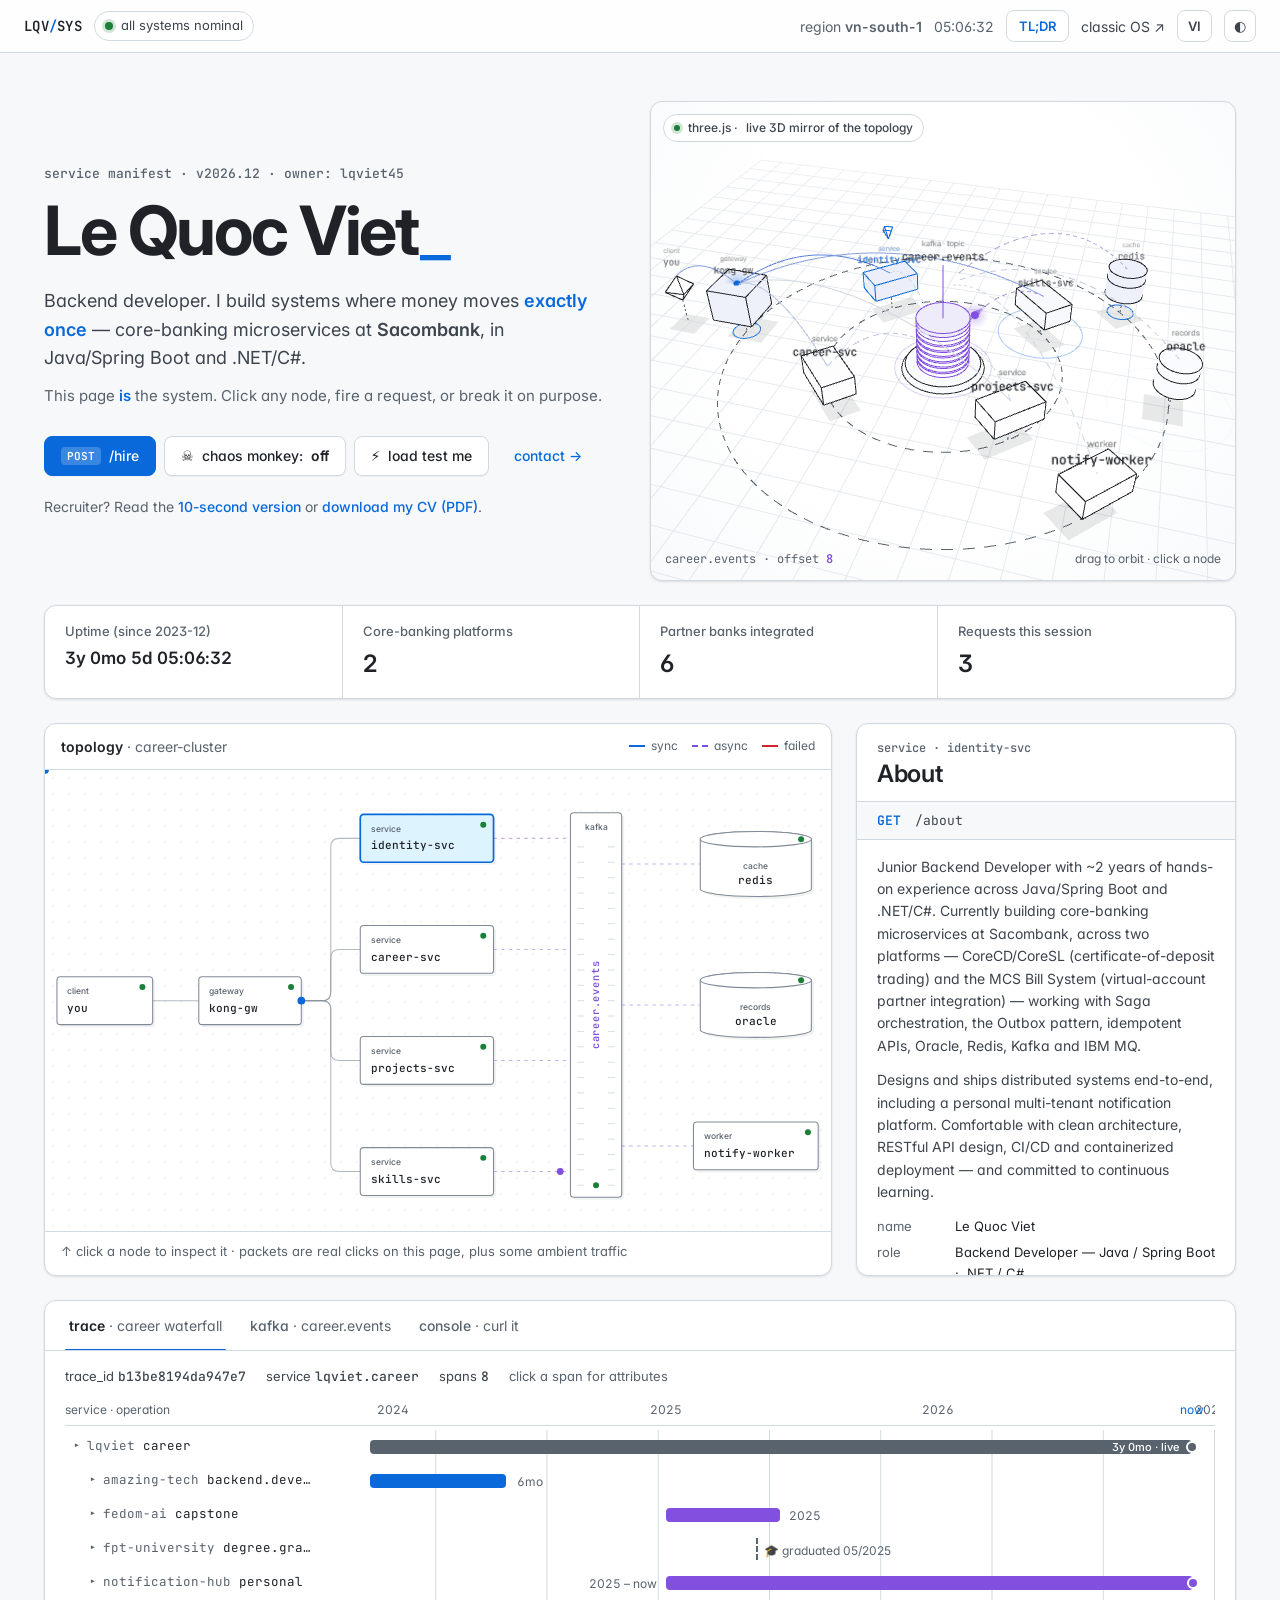
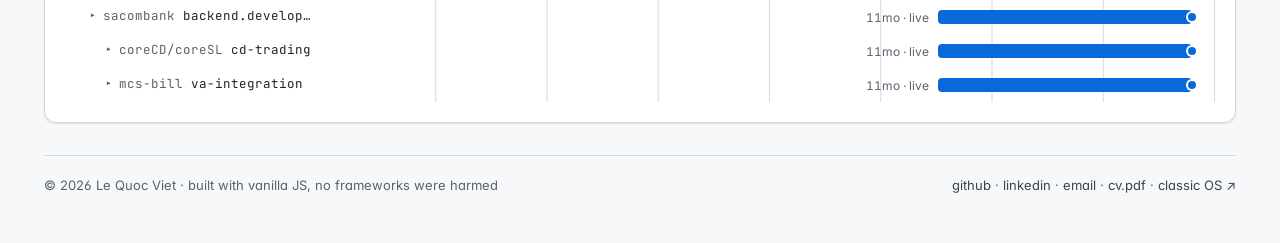
==== commit 2333bad0: "Redesign LQV/SYS colors and typography on big-tech design principles Audit of the old look: 5 of 11 " ====
--- a/system/index.html
+++ b/system/index.html
@@ -19,7 +19,7 @@
 <link rel="icon" href="../favicon.ico" type="image/x-icon">
 <link rel="preconnect" href="https://fonts.googleapis.com">
 <link rel="preconnect" href="https://fonts.gstatic.com" crossorigin>
-<link href="https://fonts.googleapis.com/css2?family=IBM+Plex+Mono:wght@400;500;600&family=Instrument+Serif:ital@0;1&family=Newsreader:ital,opsz@0,6..72;1,6..72&display=swap" rel="stylesheet">
+<link href="https://fonts.googleapis.com/css2?family=Inter:wght@400;500;600;700&family=JetBrains+Mono:wght@400;500;600&display=swap" rel="stylesheet">
 <link rel="stylesheet" href="system.css">
 </head>
 <body>
--- a/system/system.css
+++ b/system/system.css
@@ -1,53 +1,77 @@
 /* ==============================================
-   LQV/SYS — schematic ops-console portfolio
+   LQV/SYS — design system
+   Principles borrowed from big-tech systems:
+   · Apple HIG   — few typefaces, no light weights, color used sparingly,
+                   never color alone, separate light/dark variants
+   · Material 3  — type roles (display/headline/title/body/label), body 16/24
+   · Fluent 2    — neutral surfaces + one brand accent, WCAG AA (4.5:1 text,
+                   3:1 UI)
+   · IBM Carbon  — sans for UI/prose, mono only for code & data
+   · GitHub Primer — functional color tokens (values below are Primer's)
    ============================================== */
 
 :root {
-  --paper: #f2eee3;
-  --paper-2: #e9e4d6;
-  --card: #f7f4ec;
-  --ink: #16140f;
-  --ink-2: #3b372d;
-  --muted: #7a7466;
-  --line: #cfc7b3;
-  --grid: rgba(22, 20, 15, .055);
-  --signal: #e8590c;
-  --signal-soft: rgba(232, 89, 12, .12);
-  --async: #1864ab;
-  --ok: #2b8a3e;
-  --err: #c92a2a;
-  --shadow: 0 1px 0 rgba(22, 20, 15, .08), 0 12px 30px -18px rgba(22, 20, 15, .35);
-  /* status palette for the load-test report (always paired with icon + label) */
-  --st-ok: #2b8a3e;
-  --st-warn: #e8a700;
-  --st-err: #c92a2a;
-  --mono: 'IBM Plex Mono', ui-monospace, SFMono-Regular, Menlo, Consolas, monospace;
-  --serif: 'Instrument Serif', 'Iowan Old Style', Georgia, serif;
+  /* surfaces */
+  --paper: #f6f8fa;            /* page background (Primer bgColor-muted) */
+  --card: #ffffff;             /* raised surfaces */
+  --inset: #f6f8fa;            /* code / console wells */
+  /* text */
+  --ink: #1f2328;              /* primary text      15.8:1 on card */
+  --ink-2: #3d444d;            /* secondary text     9.9:1 */
+  --muted: #59636e;            /* tertiary / labels  6.1:1 */
+  /* borders */
+  --line: #d1d9e0;             /* dividers, card borders (decorative) */
+  --line-strong: #818b98;      /* control borders    3.5:1 (WCAG 1.4.11) */
+  --grid: rgba(31, 35, 40, .05);
+  /* the one accent (links, primary action, selection, sync traffic) */
+  --signal: #0969da;           /* 5.2:1 on card */
+  --signal-strong: #0969da;    /* filled primary button: white text 5.2:1 */
+  --signal-soft: #ddf4ff;
+  /* semantic */
+  --async: #8250df;            /* async / Kafka (Primer "done") 5.1:1 */
+  --ok: #1a7f37;
+  --warn: #9a6700;
+  --err: #d1242f;
+  --err-strong: #cf222e;       /* filled danger button: white text 5.4:1 */
+  /* chart status marks — validated palette, always paired with icon + label */
+  --st-ok: #1f883d;
+  --st-warn: #bf8700;
+  --st-err: #cf222e;
+  /* elevation */
+  --shadow: 0 1px 1px rgba(31, 35, 40, .04), 0 1px 3px rgba(31, 35, 40, .08);
+  --shadow-lg: 0 8px 24px rgba(66, 74, 83, .12), 0 1px 3px rgba(31, 35, 40, .12);
+  --radius: 12px;
+  --radius-sm: 8px;
+  /* type */
+  --sans: 'Inter', system-ui, -apple-system, 'Segoe UI', Roboto, 'Helvetica Neue', Arial, sans-serif;
+  --mono: 'JetBrains Mono', ui-monospace, SFMono-Regular, Menlo, Consolas, monospace;
+  --serif: var(--sans);        /* legacy alias: headings now use the one sans family */
   color-scheme: light;
 }
 
-/* Instrument Serif has no Vietnamese glyphs — swap the display serif in VI */
-:root[lang="vi"] { --serif: 'Newsreader', 'Instrument Serif', Georgia, serif; }
-:root[lang="vi"] h1 { letter-spacing: -.035em; }
-
 :root[data-theme="dark"] {
-  --paper: #11100d;
-  --paper-2: #191813;
-  --card: #16150f;
-  --ink: #ece6d6;
-  --ink-2: #c9c2b0;
-  --muted: #8f887a;
-  --line: #36322a;
-  --grid: rgba(236, 230, 214, .045);
-  --signal: #ff7b33;
-  --signal-soft: rgba(255, 123, 51, .14);
-  --async: #6aa7f0;
-  --ok: #51cf66;
-  --err: #ff6b6b;
-  --shadow: 0 1px 0 rgba(0, 0, 0, .4), 0 16px 40px -20px rgba(0, 0, 0, .8);
+  --paper: #0d1117;
+  --card: #151b23;
+  --inset: #010409;
+  --ink: #f0f6fc;
+  --ink-2: #d1d7e0;
+  --muted: #9198a1;
+  --line: #3d444d;
+  --line-strong: #656c76;
+  --grid: rgba(240, 246, 252, .04);
+  --signal: #4493f8;
+  --signal-strong: #1f6feb;
+  --signal-soft: rgba(56, 139, 253, .15);
+  --async: #ab7df8;
+  --ok: #3fb950;
+  --warn: #d29922;
+  --err: #f85149;
+  --err-strong: #da3633;
   --st-ok: #0ca678;
   --st-warn: #c08a00;
   --st-err: #e03131;
+  --shadow: 0 0 0 1px rgba(1, 4, 9, .4), 0 1px 3px rgba(1, 4, 9, .6);
+  --shadow-lg: 0 8px 24px rgba(1, 4, 9, .75), 0 0 0 1px rgba(61, 68, 77, .5);
   color-scheme: dark;
 }
 
@@ -57,23 +81,24 @@
 html, body { margin: 0; }
 
 body {
-  background-color: var(--paper);
-  background-image:
-    linear-gradient(var(--grid) 1px, transparent 1px),
-    linear-gradient(90deg, var(--grid) 1px, transparent 1px);
-  background-size: 24px 24px;
+  background: var(--paper);
   color: var(--ink);
-  font: 14px/1.55 var(--mono);
+  font: 400 16px/1.5 var(--sans);
+  font-feature-settings: 'cv11', 'ss01';
   -webkit-font-smoothing: antialiased;
+  -moz-osx-font-smoothing: grayscale;
+  text-rendering: optimizeLegibility;
   min-height: 100vh;
-  transition: background-color .3s, color .3s;
-}
-
-a { color: inherit; text-decoration-color: var(--signal); text-underline-offset: 3px; }
-a:hover { color: var(--signal); }
-b { font-weight: 600; }
+  transition: background-color .2s, color .2s;
+}
+
+a { color: var(--signal); text-decoration: none; }
+a:hover { text-decoration: underline; text-underline-offset: 3px; }
+b, strong { font-weight: 600; }
+code, kbd { font-family: var(--mono); font-size: .9em; }
 .muted { color: var(--muted); }
 button { font: inherit; color: inherit; cursor: pointer; }
+:focus-visible { outline: 2px solid var(--signal); outline-offset: 2px; border-radius: 4px; }
 
 /* ====== Top bar ====== */
 .bar {
@@ -84,31 +109,35 @@
   justify-content: space-between;
   align-items: center;
   gap: 12px;
-  padding: calc(10px + env(safe-area-inset-top, 0px)) 20px 10px;
-  background: color-mix(in srgb, var(--paper) 88%, transparent);
-  backdrop-filter: blur(8px);
+  padding: calc(10px + env(safe-area-inset-top, 0px)) 24px 10px;
+  background: color-mix(in srgb, var(--card) 85%, transparent);
+  backdrop-filter: saturate(180%) blur(12px);
+  -webkit-backdrop-filter: saturate(180%) blur(12px);
   border-bottom: 1px solid var(--line);
-  font-size: 12px;
-}
-.bar-left, .bar-right { display: flex; align-items: center; gap: 14px; }
-.logo { font-weight: 600; letter-spacing: .06em; }
+  font-size: 14px;
+}
+.bar-left, .bar-right { display: flex; align-items: center; gap: 12px; }
+.logo { font: 600 14px var(--mono); letter-spacing: .02em; }
 .logo .slash { color: var(--signal); }
 .pill {
-  display: inline-flex; align-items: center; gap: 7px;
-  padding: 3px 10px; border: 1px solid var(--line); border-radius: 999px;
-  background: var(--card);
-}
-.led { width: 7px; height: 7px; border-radius: 50%; display: inline-block; background: var(--ok); box-shadow: 0 0 0 3px color-mix(in srgb, var(--ok) 20%, transparent); }
-.led.warn { background: var(--signal); box-shadow: 0 0 0 3px var(--signal-soft); animation: blink 1s steps(2) infinite; }
-.bar-link { text-decoration: none; border-bottom: 1px dashed var(--muted); }
+  display: inline-flex; align-items: center; gap: 8px;
+  padding: 4px 10px; border: 1px solid var(--line); border-radius: 999px;
+  background: var(--card); font-size: 13px; color: var(--ink-2);
+}
+.led { width: 8px; height: 8px; border-radius: 50%; display: inline-block; background: var(--ok); box-shadow: 0 0 0 3px color-mix(in srgb, var(--ok) 20%, transparent); }
+.led.warn { background: var(--err); box-shadow: 0 0 0 3px color-mix(in srgb, var(--err) 20%, transparent); animation: blink 1s steps(2) infinite; }
+.bar-link { color: var(--ink-2); font-size: 14px; }
+.bar-link:hover { color: var(--ink); }
 .bar-btn {
-  background: none; border: 1px solid var(--line); border-radius: 6px;
-  width: 28px; height: 28px; font-size: 14px; line-height: 1;
-}
-.bar-btn:hover { border-color: var(--ink); }
-.tldr-btn { width: auto; padding: 0 9px; font-size: 11px; font-weight: 600; letter-spacing: .04em; color: var(--signal); border-color: color-mix(in srgb, var(--signal) 45%, var(--line)); }
-.tldr-btn.on { background: var(--signal); color: #fff; border-color: var(--signal); }
-.lang-btn { width: auto; padding: 0 8px; font-size: 11px; font-weight: 600; letter-spacing: .06em; }
+  display: inline-grid; place-items: center;
+  background: var(--card); border: 1px solid var(--line); border-radius: var(--radius-sm);
+  width: 32px; height: 32px; font-size: 14px; line-height: 1; color: var(--ink-2);
+  transition: background .15s, border-color .15s;
+}
+.bar-btn:hover { background: var(--paper); border-color: var(--line-strong); color: var(--ink); }
+.tldr-btn { width: auto; padding: 0 12px; font-size: 13px; font-weight: 600; color: var(--signal); }
+.tldr-btn.on { background: var(--signal-strong); color: #fff; border-color: var(--signal-strong); }
+.lang-btn { width: auto; padding: 0 10px; font-size: 13px; font-weight: 600; }
 
 @keyframes blink { 50% { opacity: .35; } }
 
@@ -116,88 +145,90 @@
 .wrap {
   max-width: 1240px;
   margin: 0 auto;
-  padding: 36px 20px calc(40px + env(safe-area-inset-bottom, 0px));
+  padding: 48px 24px calc(48px + env(safe-area-inset-bottom, 0px));
 }
 
 /* ====== Intro ====== */
 .intro {
   display: grid;
   grid-template-columns: minmax(0, 1fr) minmax(0, 1.05fr);
-  gap: 36px;
+  gap: 48px;
   align-items: center;
-  margin-bottom: 18px;
+  margin-bottom: 24px;
 }
 .eyebrow {
-  margin: 0 0 10px;
-  font-size: 11px;
-  letter-spacing: .12em;
-  text-transform: uppercase;
+  margin: 0 0 12px;
+  font: 500 13px/1.4 var(--mono);
   color: var(--muted);
 }
 h1 {
-  font-family: var(--serif);
-  font-weight: 400;
-  font-size: clamp(3rem, 6.6vw, 6rem);
-  line-height: .92;
-  letter-spacing: -.02em;
-  margin: 0 0 18px;
-}
-.caret { color: var(--signal); animation: blink 1.1s steps(2) infinite; font-family: var(--mono); font-size: .55em; vertical-align: .15em; margin-left: .08em; }
-.lede { font-size: 16px; max-width: 58ch; margin: 0 0 10px; color: var(--ink-2); }
-.lede em, .hint em { font-family: var(--serif); font-size: 1.25em; color: var(--signal); font-style: italic; }
-.hint { margin: 0 0 22px; color: var(--muted); font-size: 13px; }
-.recruiter { margin: 16px 0 0; font-size: 12.5px; color: var(--muted); }
-.recruiter a { color: var(--ink); }
+  font-family: var(--sans);
+  font-weight: 700;
+  font-size: clamp(2.5rem, 5.4vw, 4.25rem);
+  line-height: 1.05;
+  letter-spacing: -.035em;
+  margin: 0 0 20px;
+}
+.caret { color: var(--signal); animation: blink 1.1s steps(2) infinite; font-weight: 400; margin-left: .04em; }
+.lede { font-size: 18px; line-height: 1.6; max-width: 56ch; margin: 0 0 12px; color: var(--ink-2); }
+.lede em, .hint em { font-style: normal; font-weight: 600; color: var(--signal); }
+.hint { margin: 0 0 28px; color: var(--muted); font-size: 15px; }
+.recruiter { margin: 20px 0 0; font-size: 14px; color: var(--muted); }
+.recruiter a { font-weight: 500; }
+
+.actions { display: flex; flex-wrap: wrap; gap: 8px; }
+.btn {
+  display: inline-flex; align-items: center; justify-content: center; gap: 8px;
+  min-height: 40px; padding: 0 16px;
+  font-size: 14px; font-weight: 500; line-height: 1;
+  background: var(--card); color: var(--ink);
+  border: 1px solid var(--line);
+  border-radius: var(--radius-sm);
+  box-shadow: 0 1px 0 rgba(31, 35, 40, .04);
+  transition: background .15s, border-color .15s, box-shadow .15s;
+  text-decoration: none;
+}
+.btn:hover { background: var(--paper); border-color: var(--line-strong); text-decoration: none; }
+.btn:active { box-shadow: inset 0 1px 2px rgba(31, 35, 40, .12); }
+.btn.primary { background: var(--signal-strong); border-color: var(--signal-strong); color: #fff; }
+.btn.primary:hover { background: color-mix(in srgb, var(--signal-strong) 88%, #000); border-color: transparent; }
+.btn.primary .verb { background: rgba(255, 255, 255, .2); padding: 2px 6px; border-radius: 4px; font: 600 11px var(--mono); }
+.btn.ghost { background: transparent; border-color: transparent; box-shadow: none; color: var(--signal); }
+.btn.ghost:hover { background: var(--signal-soft); border-color: transparent; }
+.btn.on { background: var(--err-strong); border-color: var(--err-strong); color: #fff; }
+.btn.on .skull { animation: wiggle .5s ease-in-out infinite; display: inline-block; }
 .btn.on .bolt { animation: blink .5s steps(2) infinite; }
-.btn:disabled { opacity: .6; cursor: progress; transform: none; }
-
-.actions { display: flex; flex-wrap: wrap; gap: 10px; }
-.btn {
-  display: inline-flex; align-items: center; gap: 8px;
-  padding: 10px 16px;
-  background: var(--card);
-  border: 1px solid var(--ink);
-  border-radius: 6px;
-  box-shadow: 3px 3px 0 var(--ink);
-  transition: transform .12s, box-shadow .12s, background .2s;
-}
-.btn:hover { transform: translate(-1px, -1px); box-shadow: 4px 4px 0 var(--ink); }
-.btn:active { transform: translate(2px, 2px); box-shadow: 1px 1px 0 var(--ink); }
-.btn.primary { background: var(--signal); border-color: var(--ink); color: #fff; }
-.btn.primary .verb { background: rgba(0,0,0,.22); padding: 1px 6px; border-radius: 3px; font-size: 11px; letter-spacing: .06em; }
-.btn.ghost { box-shadow: none; border-style: dashed; }
-.btn.ghost:hover { box-shadow: none; transform: none; border-color: var(--signal); color: var(--signal); }
-.btn.on { background: var(--ink); color: var(--paper); }
-.btn.on .skull { animation: wiggle .5s ease-in-out infinite; display: inline-block; }
+.btn:disabled { opacity: .55; cursor: progress; }
 @keyframes wiggle { 0%,100% { transform: rotate(-12deg); } 50% { transform: rotate(12deg); } }
 
+/* stat tiles (label · value), sentence case */
 .stats {
-  margin: 0 0 18px;
+  margin: 0 0 24px;
   display: grid;
   grid-template-columns: repeat(4, minmax(0, 1fr));
   border: 1px solid var(--line);
   background: var(--card);
-  border-radius: 8px;
+  border-radius: var(--radius);
   box-shadow: var(--shadow);
 }
-.stats > div { padding: 14px 16px; border-right: 1px solid var(--line); }
+.stats > div { padding: 16px 20px; border-right: 1px solid var(--line); }
 .stats > div:last-child { border-right: 0; }
-.stats dt { font-size: 10.5px; text-transform: uppercase; letter-spacing: .08em; color: var(--muted); }
-.stats dd { margin: 4px 0 0; font-size: 20px; font-weight: 500; font-variant-numeric: tabular-nums; }
-#uptime { font-size: 15px; }
+.stats dt { font-size: 13px; font-weight: 500; color: var(--muted); }
+.stats dt::first-letter { text-transform: uppercase; }
+.stats dd { margin: 4px 0 0; font-size: 24px; font-weight: 600; letter-spacing: -.01em; }
+#uptime { font-size: 17px; font-variant-numeric: tabular-nums; }
 
 /* ====== three.js hero ====== */
 .hero3d {
   position: relative;
-  height: 470px;
+  height: 480px;
   border: 1px solid var(--line);
-  border-radius: 8px;
+  border-radius: var(--radius);
   background-color: var(--card);
-  background-image:
-    radial-gradient(circle at 50% 42%, transparent 0 55%, color-mix(in srgb, var(--paper) 70%, transparent) 100%);
+  background-image: radial-gradient(circle at 50% 42%, transparent 0 55%, color-mix(in srgb, var(--paper) 80%, transparent) 100%);
   box-shadow: var(--shadow);
   overflow: hidden;
-  font-size: 11px;
+  font-size: 12px;
 }
 .hero3d canvas { display: block; width: 100%; height: 100%; cursor: grab; touch-action: pan-y; opacity: 0; transition: opacity .8s ease; }
 .hero3d canvas:active { cursor: grabbing; }
@@ -207,17 +238,18 @@
 .intro:has(.hero3d[data-state="failed"]) { grid-template-columns: minmax(0, 1fr); }
 .h3d-chip, .h3d-offset, .h3d-hint { position: absolute; pointer-events: none; color: var(--muted); }
 .h3d-chip {
-  top: 10px; left: 12px; display: inline-flex; align-items: center; gap: 7px;
-  padding: 3px 9px; border: 1px solid var(--line); border-radius: 999px; background: color-mix(in srgb, var(--card) 85%, transparent);
-  color: var(--ink-2);
+  top: 12px; left: 12px; display: inline-flex; align-items: center; gap: 8px;
+  padding: 4px 10px; border: 1px solid var(--line); border-radius: 999px;
+  background: color-mix(in srgb, var(--card) 90%, transparent);
+  color: var(--ink-2); font-weight: 500;
 }
 .h3d-chip .led { width: 6px; height: 6px; }
-.h3d-offset { left: 12px; bottom: 10px; }
+.h3d-offset { left: 14px; bottom: 12px; font-family: var(--mono); }
 .h3d-offset b { color: var(--async); font-variant-numeric: tabular-nums; }
-.h3d-hint { right: 12px; bottom: 10px; }
+.h3d-hint { right: 14px; bottom: 12px; }
 .h3d-loading {
   position: absolute; inset: 0; display: grid; place-items: center;
-  color: var(--muted); letter-spacing: .08em; pointer-events: none;
+  color: var(--muted); pointer-events: none;
   animation: blink 1s steps(2) infinite;
 }
 .hero3d:not([data-state="loading"]) .h3d-loading { display: none; }
@@ -225,41 +257,42 @@
 /* ====== Stage ====== */
 .stage {
   display: grid;
-  grid-template-columns: minmax(0, 1fr) 360px;
-  gap: 18px;
-  margin-bottom: 18px;
+  grid-template-columns: minmax(0, 1fr) 380px;
+  gap: 24px;
+  margin-bottom: 24px;
   align-items: stretch;
 }
 .topo-card, .inspector, .lower {
   background: var(--card);
   border: 1px solid var(--line);
-  border-radius: 8px;
+  border-radius: var(--radius);
   box-shadow: var(--shadow);
 }
 .card-head {
   display: flex; justify-content: space-between; align-items: center; flex-wrap: wrap; gap: 8px;
-  padding: 10px 14px; border-bottom: 1px solid var(--line); font-size: 12px;
-}
-.legend { display: flex; gap: 12px; color: var(--muted); font-size: 11px; }
-.legend span { display: inline-flex; align-items: center; gap: 5px; }
+  padding: 12px 16px; border-bottom: 1px solid var(--line); font-size: 14px; font-weight: 600;
+}
+.card-head .muted { font-weight: 400; }
+.legend { display: flex; gap: 14px; color: var(--muted); font-size: 12px; font-weight: 400; }
+.legend span { display: inline-flex; align-items: center; gap: 6px; }
 .lg { width: 16px; height: 0; border-top: 2px solid var(--signal); display: inline-block; }
 .lg.async { border-top: 2px dashed var(--async); }
 .lg.fail { border-top-color: var(--err); }
-.topo-scroll { overflow-x: auto; }
+.topo-scroll { overflow-x: auto; background-image: radial-gradient(var(--grid) 1px, transparent 1px); background-size: 16px 16px; }
 #topo { display: block; width: 100%; min-width: 620px; height: auto; user-select: none; }
-.topo-foot { font-size: 11px; margin: 0; padding: 8px 14px 12px; }
+.topo-foot { font-size: 13px; margin: 0; padding: 10px 16px 14px; border-top: 1px solid var(--line); }
 
 /* SVG */
-.edge { fill: none; stroke: var(--line); stroke-width: 1.5; }
-.edge.async { stroke-dasharray: 4 5; }
-.edge.hot { stroke: var(--signal); }
-.edge.broken { stroke: var(--err); stroke-dasharray: 2 6; }
+.edge { fill: none; stroke: var(--line-strong); stroke-width: 1.25; opacity: .6; }
+.edge.async { stroke: var(--async); stroke-dasharray: 4 5; opacity: .45; }
+.edge.hot { stroke: var(--signal); opacity: 1; }
+.edge.broken { stroke: var(--err); stroke-dasharray: 2 6; opacity: 1; }
 .node { cursor: pointer; }
-.node .box { fill: var(--card); stroke: var(--ink); stroke-width: 1.5; transition: fill .2s; }
-.node .shadow { fill: var(--ink); opacity: .9; }
-.node:hover .box, .node.sel .box { fill: color-mix(in srgb, var(--signal) 13%, var(--card)); }
-.node.sel .box { stroke: var(--signal); stroke-width: 2; }
-.node .kind { font: 500 9.5px var(--mono); fill: var(--muted); letter-spacing: .08em; text-transform: uppercase; }
+.node .box { fill: var(--card); stroke: var(--line-strong); stroke-width: 1.25; transition: fill .15s, stroke .15s; }
+.node .shadow { fill: var(--ink); opacity: .06; }
+.node:hover .box { fill: var(--paper); stroke: var(--ink-2); }
+.node.sel .box { fill: var(--signal-soft); stroke: var(--signal); stroke-width: 2; }
+.node .kind { font: 500 10px var(--sans); fill: var(--muted); }
 .node .name { font: 500 13px var(--mono); fill: var(--ink); }
 .node .led { fill: var(--ok); }
 .node.down .led { fill: var(--err); animation: blink .6s steps(2) infinite; }
@@ -268,7 +301,7 @@
 .node .pulse { fill: none; stroke: var(--signal); stroke-width: 2; opacity: 0; }
 .node.ping .pulse { animation: ping .6s ease-out; }
 .kafka-line { stroke: var(--line); stroke-width: 1; }
-.kafka-label { font: 500 12px var(--mono); fill: var(--async); letter-spacing: .14em; }
+.kafka-label { font: 600 12px var(--mono); fill: var(--async); letter-spacing: .08em; }
 .packet { pointer-events: none; }
 .packet.sync { fill: var(--signal); }
 .packet.async { fill: var(--async); }
@@ -282,74 +315,85 @@
 
 /* ====== Inspector ====== */
 .inspector { display: flex; flex-direction: column; height: 0; min-height: 100%; }
-.insp-head { display: flex; justify-content: space-between; align-items: flex-start; padding: 14px 16px 10px; border-bottom: 1px solid var(--line); }
-.insp-kind { font-size: 10.5px; text-transform: uppercase; letter-spacing: .1em; color: var(--muted); }
-.insp-title { font-family: var(--serif); font-size: 30px; line-height: 1.05; }
-.insp-close { background: none; border: 0; font-size: 22px; line-height: 1; color: var(--muted); display: none; }
-.insp-route { padding: 8px 16px; font-size: 12px; border-bottom: 1px dashed var(--line); color: var(--muted); }
+.insp-head { display: flex; justify-content: space-between; align-items: flex-start; padding: 16px 20px 12px; border-bottom: 1px solid var(--line); }
+.insp-kind { font: 500 12px var(--mono); color: var(--muted); }
+.insp-title { font-size: 24px; font-weight: 600; line-height: 1.3; letter-spacing: -.015em; margin-top: 2px; }
+.insp-close {
+  background: none; border: 0; border-radius: var(--radius-sm);
+  width: 32px; height: 32px; font-size: 20px; line-height: 1; color: var(--muted); display: none;
+}
+.insp-close:hover { background: var(--paper); color: var(--ink); }
+.insp-route { padding: 10px 20px; font: 13px var(--mono); border-bottom: 1px solid var(--line); color: var(--ink-2); background: var(--inset); }
 .insp-route:empty { display: none; }
 .insp-route .verb { color: var(--signal); font-weight: 600; margin-right: 6px; }
-.insp-body { padding: 14px 16px 18px; overflow-y: auto; font-size: 13px; }
-.insp-body h4 { margin: 16px 0 4px; font-size: 13px; }
+.insp-body { padding: 16px 20px 20px; overflow-y: auto; font-size: 14px; line-height: 1.6; }
+.insp-body h4 { margin: 20px 0 4px; font-size: 15px; font-weight: 600; line-height: 1.4; }
 .insp-body h4:first-child { margin-top: 0; }
-.insp-body .sub { color: var(--muted); font-size: 11.5px; margin-bottom: 6px; }
-.insp-body p { margin: 0 0 10px; color: var(--ink-2); }
-.insp-body ul { margin: 0 0 10px; padding-left: 16px; color: var(--ink-2); }
-.insp-body li { margin-bottom: 5px; }
-.insp-body li::marker { color: var(--signal); content: '▸ '; }
-.kv { display: grid; grid-template-columns: auto 1fr; gap: 4px 12px; margin: 0 0 12px; font-size: 12px; }
+.insp-body .sub { color: var(--muted); font-size: 13px; margin-bottom: 8px; }
+.insp-body p { margin: 0 0 12px; color: var(--ink-2); }
+.insp-body ul { margin: 0 0 12px; padding-left: 18px; color: var(--ink-2); }
+.insp-body li { margin-bottom: 6px; }
+.insp-body li::marker { color: var(--muted); }
+.kv { display: grid; grid-template-columns: auto 1fr; gap: 6px 16px; margin: 0 0 14px; font-size: 13px; }
 .kv dt { color: var(--muted); }
 .kv dd { margin: 0; word-break: break-word; }
-.tags { display: flex; flex-wrap: wrap; gap: 5px; margin: 6px 0 12px; }
-.tag { font-size: 11px; padding: 2px 7px; border: 1px solid var(--line); border-radius: 4px; background: var(--paper); }
-.tag.hot { border-color: var(--signal); color: var(--signal); }
-.entry { border-left: 2px solid var(--line); padding-left: 12px; margin-bottom: 18px; }
+.tags { display: flex; flex-wrap: wrap; gap: 6px; margin: 8px 0 14px; }
+.tag { font-size: 12px; font-weight: 500; padding: 2px 8px; border: 1px solid var(--line); border-radius: 999px; background: var(--paper); color: var(--ink-2); }
+.tag.hot { border-color: color-mix(in srgb, var(--signal) 40%, transparent); background: var(--signal-soft); color: var(--signal); }
+.entry { border-left: 2px solid var(--line); padding-left: 14px; margin-bottom: 20px; }
 .entry.now { border-left-color: var(--signal); }
 .contact-row {
   display: flex; justify-content: space-between; align-items: center; gap: 10px;
-  padding: 10px 12px; margin-bottom: 8px;
-  border: 1px solid var(--line); border-radius: 6px; text-decoration: none; background: var(--paper);
-}
-.contact-row:hover { border-color: var(--signal); color: inherit; }
-.contact-row .ch { font-size: 10.5px; text-transform: uppercase; letter-spacing: .08em; color: var(--muted); }
+  padding: 12px 14px; margin-bottom: 8px;
+  border: 1px solid var(--line); border-radius: var(--radius-sm); background: var(--card); color: var(--ink);
+  transition: border-color .15s, background .15s;
+}
+.contact-row:hover { border-color: var(--signal); background: var(--signal-soft); text-decoration: none; }
+.contact-row .ch { font-size: 12px; font-weight: 500; color: var(--muted); }
 .contact-row .arrow { color: var(--signal); }
-table.sql { width: 100%; border-collapse: collapse; font-size: 12px; margin-bottom: 14px; }
-table.sql th, table.sql td { text-align: left; padding: 5px 6px; border-bottom: 1px solid var(--line); vertical-align: top; }
-table.sql th { color: var(--muted); font-weight: 500; font-size: 10.5px; text-transform: uppercase; letter-spacing: .06em; }
-.q { color: var(--async); font-size: 12px; margin-bottom: 8px; }
+table.sql { width: 100%; border-collapse: collapse; font-size: 13px; margin-bottom: 14px; }
+table.sql th, table.sql td { text-align: left; padding: 6px 8px; border-bottom: 1px solid var(--line); vertical-align: top; }
+table.sql th { color: var(--muted); font-weight: 500; font-size: 12px; }
+.q { font: 12.5px var(--mono); color: var(--async); margin-bottom: 8px; }
 
 /* ====== Lower tabs ====== */
 .lower { overflow: hidden; }
-.tabs { display: flex; border-bottom: 1px solid var(--line); overflow-x: auto; }
+.tabs { display: flex; gap: 4px; padding: 0 12px; border-bottom: 1px solid var(--line); overflow-x: auto; }
 .tab {
-  background: none; border: 0; border-right: 1px solid var(--line);
-  padding: 11px 16px; font-size: 12.5px; white-space: nowrap; position: relative;
-}
-.tab.active { background: var(--paper); }
-.tab.active::after { content: ''; position: absolute; left: 0; right: 0; bottom: -1px; height: 2px; background: var(--signal); }
-.panel { display: none; padding: 14px 16px 18px; }
+  background: none; border: 0;
+  padding: 14px 12px; font-size: 14px; font-weight: 500; color: var(--muted); white-space: nowrap; position: relative;
+}
+.tab:hover { color: var(--ink); }
+.tab.active { color: var(--ink); font-weight: 600; }
+.tab.active::after { content: ''; position: absolute; left: 8px; right: 8px; bottom: -1px; height: 2px; border-radius: 2px; background: var(--signal); }
+.tab .muted { font-weight: 400; }
+.panel { display: none; padding: 16px 20px 20px; }
 .panel.active { display: block; }
-.mini { background: var(--paper); border: 1px solid var(--line); border-radius: 4px; padding: 3px 10px; font-size: 11.5px; }
-.mini:hover { border-color: var(--ink); }
+.mini {
+  background: var(--card); border: 1px solid var(--line); border-radius: 6px;
+  min-height: 28px; padding: 0 10px; font-size: 13px; font-weight: 500;
+}
+.mini:hover { background: var(--paper); border-color: var(--line-strong); }
 
 /* Trace */
-.trace-meta { display: flex; flex-wrap: wrap; gap: 6px 20px; font-size: 11.5px; color: var(--ink-2); margin-bottom: 12px; }
-.trace { font-size: 12px; overflow-x: auto; }
+.trace-meta { display: flex; flex-wrap: wrap; gap: 6px 20px; font-size: 13px; color: var(--ink-2); margin-bottom: 14px; }
+.trace-meta b { font-family: var(--mono); font-weight: 500; }
+.trace { font-size: 13px; overflow-x: auto; }
 .trace-inner { min-width: 640px; }
-.trace-axis, .span-row { display: grid; grid-template-columns: 250px 1fr; }
-.trace-axis { color: var(--muted); font-size: 10.5px; border-bottom: 1px solid var(--line); padding-bottom: 4px; margin-bottom: 4px; }
+.trace-axis, .span-row { display: grid; grid-template-columns: 260px 1fr; }
+.trace-axis { color: var(--muted); font-size: 12px; border-bottom: 1px solid var(--line); padding-bottom: 6px; margin-bottom: 4px; }
 .axis-track { position: relative; height: 16px; }
-.axis-tick { position: absolute; top: 0; transform: translateX(-50%); }
-.span-row { align-items: center; min-height: 30px; cursor: pointer; border-radius: 4px; }
+.axis-tick { position: absolute; top: 0; transform: translateX(-50%); font-variant-numeric: tabular-nums; }
+.span-row { align-items: center; min-height: 34px; cursor: pointer; border-radius: 6px; }
 .span-row:hover { background: var(--paper); }
-.span-name { padding: 0 8px 0 calc(8px + var(--depth, 0) * 16px); white-space: nowrap; overflow: hidden; text-overflow: ellipsis; }
+.span-name { padding: 0 8px 0 calc(8px + var(--depth, 0) * 16px); white-space: nowrap; overflow: hidden; text-overflow: ellipsis; font-family: var(--mono); font-size: 12.5px; }
 .span-name .svc { color: var(--muted); }
-.span-name .tw { display: inline-block; width: 12px; color: var(--muted); transition: transform .15s; }
+.span-name .tw { display: inline-block; width: 14px; color: var(--muted); transition: transform .15s; }
 .span-row.open .span-name .tw { transform: rotate(90deg); }
-.span-track { position: relative; height: 30px; background-image: linear-gradient(90deg, var(--grid) 1px, transparent 1px); background-size: 12.5% 100%; }
+.span-track { position: relative; height: 34px; background-image: linear-gradient(90deg, var(--line) 1px, transparent 1px); background-size: 12.5% 100%; background-position: -1px 0; }
 .span-bar {
-  position: absolute; top: 8px; height: 14px; border-radius: 2px;
-  background: var(--ink); min-width: 4px;
+  position: absolute; top: 10px; height: 14px; border-radius: 4px;
+  background: var(--muted); min-width: 4px;
   transform-origin: left; animation: grow .9s cubic-bezier(.2,.7,.2,1) both;
 }
 .span-bar.work { background: var(--signal); }
@@ -357,77 +401,82 @@
 .span-bar.edu { background: var(--muted); }
 .span-bar.live::after {
   content: ''; position: absolute; right: -4px; top: 3px; width: 8px; height: 8px; border-radius: 50%;
-  background: inherit; animation: blink 1s steps(2) infinite;
-}
-.span-dur { position: absolute; top: 7px; font-size: 10.5px; color: var(--muted); white-space: nowrap; }
-.span-dur.inside { top: 8px; line-height: 14px; color: var(--paper); font-weight: 500; }
-.span-mark { position: absolute; top: 4px; bottom: 4px; width: 0; border-left: 2px dashed var(--muted); }
-.span-mark span { position: absolute; left: 6px; top: 3px; font-size: 10.5px; color: var(--muted); white-space: nowrap; }
-.span-attrs { display: none; grid-column: 1 / -1; margin: 2px 0 10px calc(26px + var(--depth, 0) * 16px); padding: 10px 12px; border: 1px dashed var(--line); border-radius: 6px; background: var(--paper); }
+  background: inherit; box-shadow: 0 0 0 2px var(--card); animation: blink 1s steps(2) infinite;
+}
+.span-dur { position: absolute; top: 9px; font-size: 12px; color: var(--muted); white-space: nowrap; font-variant-numeric: tabular-nums; }
+.span-dur.inside { top: 10px; line-height: 14px; color: #fff; font-weight: 500; font-size: 11px; }
+.span-mark { position: absolute; top: 6px; bottom: 6px; width: 0; border-left: 2px dashed var(--muted); }
+.span-mark span { position: absolute; left: 6px; top: 4px; font-size: 12px; color: var(--muted); white-space: nowrap; }
+.span-attrs { display: none; grid-column: 1 / -1; margin: 4px 0 12px calc(28px + var(--depth, 0) * 16px); padding: 12px 14px; border: 1px solid var(--line); border-radius: var(--radius-sm); background: var(--paper); font-size: 13px; }
 .span-row.open + .span-attrs { display: block; }
-.span-attrs .kv { margin-bottom: 6px; }
-.span-attrs ul { margin: 6px 0 0; padding-left: 16px; color: var(--ink-2); }
+.span-attrs .kv { margin-bottom: 8px; }
+.span-attrs ul { margin: 6px 0 0; padding-left: 18px; color: var(--ink-2); }
 .span-attrs li { margin-bottom: 4px; }
 @keyframes grow { from { transform: scaleX(0); } to { transform: scaleX(1); } }
 
-/* Events */
-.events-head { display: flex; justify-content: space-between; align-items: center; gap: 10px; flex-wrap: wrap; font-size: 11.5px; margin-bottom: 10px; color: var(--ink-2); }
-.events { list-style: none; margin: 0; padding: 0; height: 280px; overflow-y: auto; font-size: 12px; display: flex; flex-direction: column-reverse; }
-.events li { display: grid; grid-template-columns: 58px 90px 190px 1fr; gap: 10px; padding: 4px 6px; border-bottom: 1px dotted var(--line); animation: slidein .35s ease-out; }
+/* Events (log = mono) */
+.events-head { display: flex; justify-content: space-between; align-items: center; gap: 10px; flex-wrap: wrap; font-size: 13px; margin-bottom: 12px; color: var(--ink-2); }
+.events { list-style: none; margin: 0; padding: 0; height: 300px; overflow-y: auto; font: 12.5px/1.5 var(--mono); display: flex; flex-direction: column-reverse; border: 1px solid var(--line); border-radius: var(--radius-sm); background: var(--inset); }
+.events li { display: grid; grid-template-columns: 52px 76px 190px 1fr; gap: 12px; padding: 6px 12px; border-bottom: 1px solid var(--line); animation: slidein .35s ease-out; }
 .events li.user { background: var(--signal-soft); }
 .events li.err .ev-key { color: var(--err); }
-.ev-off { color: var(--muted); }
-.ev-ts { color: var(--muted); }
+.ev-off, .ev-ts { color: var(--muted); font-variant-numeric: tabular-nums; }
 .ev-key { color: var(--async); white-space: nowrap; overflow: hidden; text-overflow: ellipsis; }
 .ev-val { color: var(--ink-2); word-break: break-word; }
 @keyframes slidein { from { opacity: 0; transform: translateY(-6px); } to { opacity: 1; transform: none; } }
 
-/* Console */
-.console { height: 260px; overflow-y: auto; font-size: 12px; padding: 10px 12px; background: var(--paper); border: 1px solid var(--line); border-radius: 6px; margin-bottom: 10px; }
-.console .req { color: var(--signal); margin-top: 10px; }
+/* Console (code = mono) */
+.console { height: 280px; overflow-y: auto; font: 13px/1.55 var(--mono); padding: 12px 14px; background: var(--inset); border: 1px solid var(--line); border-radius: var(--radius-sm); margin-bottom: 12px; }
+.console .req { color: var(--signal); margin-top: 12px; font-weight: 500; }
 .console .req:first-child { margin-top: 0; }
 .console .status { color: var(--muted); }
 .console .status.ok b { color: var(--ok); }
 .console .status.bad b { color: var(--err); }
 .console pre { margin: 4px 0 0; white-space: pre-wrap; word-break: break-word; font: inherit; }
-.j-k { color: var(--async); }
+.j-k { color: var(--signal); }
 .j-s { color: var(--ok); }
-.j-n { color: var(--signal); }
+.j-n { color: var(--async); }
 .j-b { color: var(--err); }
-.console-in { display: flex; align-items: center; gap: 8px; border: 1px solid var(--ink); border-radius: 6px; padding: 6px 8px; background: var(--paper); }
-.console-in .prompt { color: var(--muted); font-size: 12px; white-space: nowrap; }
-.console-in input { flex: 1; min-width: 0; border: 0; background: none; font: inherit; color: var(--ink); outline: none; }
-.chips { display: flex; flex-wrap: wrap; gap: 6px; margin-top: 10px; }
-.chips button { background: none; border: 1px dashed var(--line); border-radius: 4px; padding: 2px 8px; font-size: 11.5px; color: var(--ink-2); }
-.chips button:hover { border-color: var(--signal); color: var(--signal); }
-
-/* ====== Saga ====== */
+.console-in {
+  display: flex; align-items: center; gap: 8px;
+  border: 1px solid var(--line-strong); border-radius: var(--radius-sm);
+  padding: 4px 4px 4px 12px; background: var(--card); min-height: 44px;
+}
+.console-in:focus-within { border-color: var(--signal); box-shadow: 0 0 0 3px var(--signal-soft); }
+.console-in .prompt { color: var(--muted); font: 13px var(--mono); white-space: nowrap; }
+.console-in input { flex: 1; min-width: 0; border: 0; background: none; font: 14px var(--mono); color: var(--ink); outline: none; }
+.console-in .mini { min-height: 34px; padding: 0 14px; }
+.chips { display: flex; flex-wrap: wrap; gap: 6px; margin-top: 12px; }
+.chips button { background: var(--card); border: 1px solid var(--line); border-radius: 999px; padding: 4px 10px; font: 12.5px var(--mono); color: var(--ink-2); }
+.chips button:hover { border-color: var(--signal); color: var(--signal); background: var(--signal-soft); }
+
+/* ====== Dialogs (saga, load test) ====== */
 .saga {
   position: fixed; inset: 0; z-index: 50;
   display: grid; place-items: center; padding: 16px;
-  background: color-mix(in srgb, var(--paper) 55%, transparent);
-  backdrop-filter: blur(3px);
+  background: rgba(1, 4, 9, .45);
+  backdrop-filter: blur(2px);
 }
 .saga-card {
-  width: min(520px, 100%); max-height: calc(100vh - 32px); overflow-y: auto;
-  background: var(--card); border: 1px solid var(--ink); border-radius: 8px;
-  box-shadow: 6px 6px 0 var(--ink); padding: 18px 20px 20px;
-  animation: pop .25s cubic-bezier(.2,.8,.2,1.2);
-}
-@keyframes pop { from { transform: scale(.94); opacity: 0; } to { transform: none; opacity: 1; } }
+  width: min(540px, 100%); max-height: calc(100vh - 32px); overflow-y: auto;
+  background: var(--card); border: 1px solid var(--line); border-radius: var(--radius);
+  box-shadow: var(--shadow-lg); padding: 20px 24px 24px;
+  animation: pop .2s cubic-bezier(.2,.8,.2,1);
+}
+@keyframes pop { from { transform: translateY(8px) scale(.98); opacity: 0; } to { transform: none; opacity: 1; } }
 .saga-head { display: flex; justify-content: space-between; align-items: flex-start; }
-.saga-head .insp-close { display: block; }
-.saga-title { font-family: var(--serif); font-size: 32px; line-height: 1.1; }
-.saga-key { font-size: 11px; margin: 6px 0 14px; word-break: break-all; }
-.saga-steps { list-style: none; margin: 0 0 14px; padding: 0; counter-reset: s; }
+.saga-head .insp-close { display: grid; place-items: center; }
+.saga-title { font-size: 24px; font-weight: 600; line-height: 1.3; letter-spacing: -.015em; }
+.saga-key { font: 12px var(--mono); margin: 6px 0 16px; word-break: break-all; }
+.saga-steps { list-style: none; margin: 0 0 16px; padding: 0; }
 .saga-steps li {
   display: grid; grid-template-columns: 22px 1fr auto; gap: 10px; align-items: baseline;
-  padding: 8px 0; border-bottom: 1px dashed var(--line); font-size: 12.5px; color: var(--muted);
+  padding: 10px 0; border-bottom: 1px solid var(--line); font: 13.5px var(--mono); color: var(--muted);
   transition: color .2s;
 }
-.saga-steps li .ic { text-align: center; }
-.saga-steps li .svc { font-size: 11px; color: var(--muted); }
-.saga-steps li .note { display: block; font-size: 11px; color: var(--muted); margin-top: 2px; }
+.saga-steps li .ic { text-align: center; font-family: var(--sans); }
+.saga-steps li .svc { font-size: 12px; color: var(--muted); }
+.saga-steps li .note { display: block; font: 12.5px var(--sans); color: var(--muted); margin-top: 2px; }
 .saga-steps li.run { color: var(--ink); }
 .saga-steps li.run .ic { color: var(--signal); animation: spin 1s linear infinite; display: inline-block; }
 .saga-steps li.done { color: var(--ink); }
@@ -437,33 +486,33 @@
 .saga-steps li.comp .ic { color: var(--async); }
 @keyframes spin { to { transform: rotate(360deg); } }
 .saga-result:empty { display: none; }
-.saga-result { border: 1px solid var(--line); border-radius: 6px; padding: 14px; background: var(--paper); font-size: 13px; }
-.saga-result .big { font-family: var(--serif); font-size: 26px; line-height: 1.1; margin-bottom: 6px; }
+.saga-result { border: 1px solid var(--line); border-radius: var(--radius-sm); padding: 16px; background: var(--paper); font-size: 14px; }
+.saga-result .big { font-size: 18px; font-weight: 600; line-height: 1.35; margin-bottom: 6px; }
 .saga-result .big.ok { color: var(--ok); }
-.saga-result .big.warn { color: var(--signal); }
-.saga-result p { margin: 0 0 12px; color: var(--ink-2); }
+.saga-result .big.warn { color: var(--warn); }
+.saga-result p { margin: 0 0 14px; color: var(--ink-2); }
 .saga-result .actions { gap: 8px; }
-.saga-result .btn { padding: 8px 12px; font-size: 12.5px; text-decoration: none; }
 
 /* ====== Toast ====== */
 .toast {
-  position: fixed; left: 50%; bottom: calc(20px + env(safe-area-inset-bottom, 0px)); transform: translateX(-50%);
-  z-index: 60; background: var(--ink); color: var(--paper);
-  padding: 8px 14px; border-radius: 6px; font-size: 12px; box-shadow: var(--shadow);
+  position: fixed; left: 50%; bottom: calc(24px + env(safe-area-inset-bottom, 0px)); transform: translateX(-50%);
+  z-index: 60; background: var(--ink); color: var(--card);
+  padding: 10px 16px; border-radius: var(--radius-sm); font-size: 14px; box-shadow: var(--shadow-lg);
   max-width: calc(100vw - 32px);
 }
 
 /* ====== Footer ====== */
-.foot { display: flex; justify-content: space-between; flex-wrap: wrap; gap: 8px; margin-top: 28px; font-size: 11.5px; color: var(--muted); }
+.foot { display: flex; justify-content: space-between; flex-wrap: wrap; gap: 8px; margin-top: 32px; padding-top: 20px; border-top: 1px solid var(--line); font-size: 13px; color: var(--muted); }
+.foot a { color: var(--ink-2); }
 
 /* ====== Responsive ====== */
 @media (max-width: 1000px) {
   .stage { grid-template-columns: minmax(0, 1fr); }
   .inspector { height: auto; min-height: 0; max-height: 80vh; }
-  .insp-close { display: block; }
+  .insp-close { display: grid; place-items: center; }
 }
 @media (max-width: 760px) {
-  .intro { grid-template-columns: 1fr; gap: 24px; }
+  .intro { grid-template-columns: 1fr; gap: 28px; }
   .hero3d { height: 400px; }
   .stats { grid-template-columns: 1fr 1fr; }
   .stats > div { border-bottom: 1px solid var(--line); }
@@ -471,109 +520,109 @@
   .stats > div:nth-last-child(-n+2) { border-bottom: 0; }
   .h3d-hint { display: none; }
   .hide-sm { display: none; }
-  .bar-left, .bar-right { gap: 10px; }
+  .bar-left, .bar-right { gap: 8px; }
   .bar { padding-left: 16px; padding-right: 16px; }
-  .wrap { padding-left: 16px; padding-right: 16px; padding-top: 24px; }
+  .wrap { padding-left: 16px; padding-right: 16px; padding-top: 28px; }
+  .lede { font-size: 17px; }
   .events li { grid-template-columns: 48px 1fr; }
   .events .ev-ts { display: none; }
   .events .ev-val { grid-column: 1 / -1; }
-  .trace-axis, .span-row { grid-template-columns: 170px 1fr; }
+  .trace-axis, .span-row { grid-template-columns: 180px 1fr; }
 }
 
 @media (max-width: 480px) {
   #cluster-status { display: none; }
-  .pill { padding: 6px 8px; }
+  .pill { padding: 8px; }
 }
 
 @media (prefers-reduced-motion: reduce) {
   *, *::before, *::after { animation-duration: .01ms !important; animation-iteration-count: 1 !important; transition-duration: .01ms !important; }
 }
 
-
 /* ====== TL;DR / recruiter view ====== */
 body.cv-mode .intro, body.cv-mode .stats, body.cv-mode .stage, body.cv-mode .lower { display: none; }
-.cv-toolbar { display: flex; justify-content: space-between; align-items: center; flex-wrap: wrap; gap: 10px; margin-bottom: 18px; }
-.cv-actions { display: flex; flex-wrap: wrap; gap: 10px; }
-.cv-toolbar a.btn { text-decoration: none; }
+.cv-toolbar { display: flex; justify-content: space-between; align-items: center; flex-wrap: wrap; gap: 10px; margin-bottom: 20px; }
+.cv-actions { display: flex; flex-wrap: wrap; gap: 8px; }
 .cv-paper {
   max-width: 820px; margin: 0 auto;
-  background: var(--card); border: 1px solid var(--line); border-radius: 8px; box-shadow: var(--shadow);
-  padding: clamp(20px, 4vw, 44px);
-  font-size: 13.5px; line-height: 1.6;
-}
-.cv-head { display: flex; justify-content: space-between; gap: 18px 32px; flex-wrap: wrap; padding-bottom: 16px; border-bottom: 2px solid var(--ink); margin-bottom: 18px; }
-.cv-name { font-family: var(--serif); font-weight: 400; font-size: clamp(2.2rem, 5vw, 3.2rem); line-height: 1; margin: 0 0 6px; }
-.cv-role { margin: 0; color: var(--ink-2); }
-.cv-contact { list-style: none; margin: 0; padding: 0; font-size: 12px; color: var(--ink-2); }
-.cv-contact a { text-decoration: none; }
-.cv-paper h2 { font-size: 11px; text-transform: uppercase; letter-spacing: .12em; color: var(--signal); margin: 22px 0 8px; font-weight: 600; }
+  background: var(--card); border: 1px solid var(--line); border-radius: var(--radius); box-shadow: var(--shadow);
+  padding: clamp(24px, 5vw, 56px);
+  font-size: 15px; line-height: 1.6;
+}
+.cv-head { display: flex; justify-content: space-between; gap: 18px 32px; flex-wrap: wrap; padding-bottom: 20px; border-bottom: 1px solid var(--line); margin-bottom: 24px; }
+.cv-name { font-weight: 700; font-size: clamp(2rem, 4.5vw, 2.75rem); line-height: 1.1; letter-spacing: -.03em; margin: 0 0 6px; }
+.cv-role { margin: 0; color: var(--ink-2); font-size: 16px; }
+.cv-contact { list-style: none; margin: 0; padding: 0; font-size: 13.5px; color: var(--ink-2); line-height: 1.7; }
+.cv-contact a { color: var(--ink-2); }
+.cv-paper h2 { font-size: 13px; font-weight: 600; color: var(--signal); margin: 28px 0 10px; letter-spacing: .01em; }
 .cv-paper section:first-of-type h2 { margin-top: 0; }
-.cv-tldr { background: var(--paper); border: 1px dashed var(--line); border-radius: 6px; padding: 12px 16px 6px; }
-.cv-tldr ul, .cv-item ul { margin: 0 0 8px; padding-left: 18px; }
-.cv-tldr li, .cv-item li { margin-bottom: 4px; }
-.cv-item { margin-bottom: 12px; }
+.cv-tldr { background: var(--signal-soft); border: 1px solid color-mix(in srgb, var(--signal) 25%, transparent); border-radius: var(--radius-sm); padding: 14px 18px 8px; }
+.cv-tldr ul, .cv-item ul { margin: 0 0 8px; padding-left: 20px; }
+.cv-tldr li, .cv-item li { margin-bottom: 5px; }
+.cv-item { margin-bottom: 16px; }
 .cv-row { display: flex; justify-content: space-between; align-items: baseline; gap: 4px 16px; flex-wrap: wrap; }
-.cv-row h3 { font-size: 13.5px; margin: 0; }
+.cv-row h3 { font-size: 15.5px; font-weight: 600; margin: 0; }
 .cv-prod { font-weight: 400; color: var(--ink-2); }
-.cv-when { font-size: 12px; color: var(--muted); white-space: nowrap; }
-.cv-sub { font-size: 12px; color: var(--muted); margin-bottom: 4px; }
-.cv-skills { display: grid; grid-template-columns: max-content 1fr; gap: 4px 16px; margin: 0; }
+.cv-when { font-size: 13px; color: var(--muted); white-space: nowrap; font-variant-numeric: tabular-nums; }
+.cv-sub { font-size: 13.5px; color: var(--muted); margin-bottom: 4px; }
+.cv-skills { display: grid; grid-template-columns: max-content 1fr; gap: 6px 20px; margin: 0; font-size: 14.5px; }
 .cv-skills dt { color: var(--muted); }
 .cv-skills dd { margin: 0; }
 .cv-two { display: grid; grid-template-columns: 1fr 1fr; gap: 0 32px; }
 .cv-two p { margin: 0; }
 .cv-plain { list-style: none; padding: 0; margin: 0; }
-.cv-foot { margin: 22px 0 0; padding-top: 12px; border-top: 1px solid var(--line); font-size: 11.5px; color: var(--muted); }
+.cv-foot { margin: 28px 0 0; padding-top: 14px; border-top: 1px solid var(--line); font-size: 13px; color: var(--muted); }
 
 /* ====== Load test report ====== */
-.lt-card { width: min(720px, 100%); }
-.lt-stages { display: flex; flex-wrap: wrap; align-items: center; gap: 6px; margin: 10px 0 8px; font-size: 11px; }
-.lt-stage { padding: 2px 8px; border: 1px solid var(--line); border-radius: 999px; color: var(--muted); }
-.lt-stage.on { border-color: var(--async); color: var(--ink); background: color-mix(in srgb, var(--async) 12%, var(--card)); }
+.lt-card { width: min(740px, 100%); }
+.lt-stages { display: flex; flex-wrap: wrap; align-items: center; gap: 6px; margin: 12px 0 10px; font-size: 12.5px; }
+.lt-stage { padding: 3px 10px; border: 1px solid var(--line); border-radius: 999px; color: var(--muted); }
+.lt-stage.on { border-color: var(--signal); color: var(--signal); background: var(--signal-soft); font-weight: 500; }
 .lt-state { margin-left: auto; color: var(--muted); }
-.lt-meter { height: 6px; border-radius: 3px; background: color-mix(in srgb, var(--async) 18%, var(--card)); overflow: hidden; margin-bottom: 16px; }
-.lt-meter span { display: block; height: 100%; background: var(--async); border-radius: 3px; transition: width .18s linear; }
-.lt-tiles { display: grid; grid-template-columns: repeat(5, minmax(0, 1fr)); margin: 0 0 14px; border: 1px solid var(--line); border-radius: 6px; background: var(--paper); }
-.lt-tiles div { padding: 10px 12px; border-right: 1px solid var(--line); }
+.lt-meter { height: 6px; border-radius: 3px; background: color-mix(in srgb, var(--signal) 15%, var(--card)); overflow: hidden; margin-bottom: 18px; }
+.lt-meter span { display: block; height: 100%; background: var(--signal); border-radius: 3px; transition: width .18s linear; }
+.lt-tiles { display: grid; grid-template-columns: repeat(5, minmax(0, 1fr)); margin: 0 0 16px; border: 1px solid var(--line); border-radius: var(--radius-sm); }
+.lt-tiles div { padding: 12px 14px; border-right: 1px solid var(--line); }
 .lt-tiles div:last-child { border-right: 0; }
-.lt-tiles dt { font-size: 10.5px; color: var(--muted); }
-.lt-tiles dd { margin: 2px 0 0; font-size: 18px; font-weight: 600; }
-.lt-tiles small { font-size: 10.5px; font-weight: 400; color: var(--muted); }
-.lt-status { list-style: none; margin: 0 0 16px; padding: 0; display: grid; grid-template-columns: 1fr 1fr; gap: 6px 18px; font-size: 12px; }
-.lt-status li { display: grid; grid-template-columns: 4px 16px 32px 1fr auto 48px; align-items: center; gap: 8px; padding: 4px 0; border-bottom: 1px dotted var(--line); }
-.lt-key { width: 4px; height: 16px; border-radius: 2px; }
+.lt-tiles dt { font-size: 12.5px; font-weight: 500; color: var(--muted); }
+.lt-tiles dd { margin: 2px 0 0; font-size: 20px; font-weight: 600; letter-spacing: -.01em; }
+.lt-tiles small { font-size: 12px; font-weight: 400; color: var(--muted); }
+.lt-status { list-style: none; margin: 0 0 18px; padding: 0; display: grid; grid-template-columns: 1fr 1fr; gap: 4px 20px; font-size: 13.5px; }
+.lt-status li { display: grid; grid-template-columns: 4px 16px 34px 1fr auto 52px; align-items: center; gap: 8px; padding: 6px 0; border-bottom: 1px solid var(--line); }
+.lt-key { width: 4px; height: 18px; border-radius: 2px; }
 .lt-key.ok { background: var(--st-ok); }
 .lt-key.warn { background: var(--st-warn); }
 .lt-key.err { background: var(--st-err); }
 .lt-icon { text-align: center; color: var(--ink-2); }
-.lt-code { font-weight: 600; }
+.lt-code { font: 600 13px var(--mono); }
 .lt-label { color: var(--ink-2); overflow: hidden; text-overflow: ellipsis; white-space: nowrap; }
 .lt-n { text-align: right; font-variant-numeric: tabular-nums; }
 .lt-pct { text-align: right; color: var(--muted); font-variant-numeric: tabular-nums; }
-.lt-chart-title { font-size: 12px; margin-bottom: 4px; }
+.lt-chart-title { font-size: 14px; font-weight: 600; margin-bottom: 6px; }
+.lt-chart-title .muted { font-weight: 400; }
 .lt-plot { position: relative; }
 .lt-hist { display: block; width: 100%; height: auto; overflow: visible; }
 .lt-grid { stroke: var(--line); stroke-width: 1; }
-.lt-axis { stroke: var(--muted); stroke-width: 1; }
-.lt-tick { font: 10px var(--mono); fill: var(--muted); }
-.lt-fill { fill: var(--async); transition: d .18s ease; }
+.lt-axis { stroke: var(--line-strong); stroke-width: 1; }
+.lt-tick { font: 11px var(--sans); fill: var(--muted); font-variant-numeric: tabular-nums; }
+.lt-fill { fill: var(--signal); transition: d .18s ease; }
 .lt-hit { fill: transparent; }
 .lt-bar { cursor: default; outline: none; }
-.lt-bar.hover .lt-fill, .lt-bar:focus-visible .lt-fill { fill: color-mix(in srgb, var(--async) 75%, var(--card)); }
+.lt-bar.hover .lt-fill, .lt-bar:focus-visible .lt-fill { fill: color-mix(in srgb, var(--signal) 75%, var(--card)); }
 .lt-bar:focus-visible .lt-hit { stroke: var(--ink); stroke-width: 1; }
 .lt-marker { stroke: var(--ink-2); stroke-width: 1; }
-.lt-marker-label { font: 600 10px var(--mono); fill: var(--ink-2); }
+.lt-marker-label { font: 600 11px var(--sans); fill: var(--ink-2); }
 .lt-tip {
   position: absolute; z-index: 2; pointer-events: none; display: flex; flex-direction: column;
-  padding: 6px 9px; background: var(--card); border: 1px solid var(--line); border-radius: 6px; box-shadow: var(--shadow); font-size: 11px; min-width: 96px;
-}
-.lt-tip b { font-size: 14px; color: var(--ink); }
+  padding: 8px 10px; background: var(--card); border: 1px solid var(--line); border-radius: var(--radius-sm); box-shadow: var(--shadow-lg); font-size: 12px; min-width: 100px;
+}
+.lt-tip b { font-size: 15px; color: var(--ink); }
 .lt-tip span { color: var(--muted); }
-.lt-table { margin: 6px 0 12px; font-size: 12px; }
-.lt-table summary { cursor: pointer; color: var(--muted); }
-.lt-table table { margin-top: 6px; }
-.lt-summary { margin: 0 0 10px; padding: 10px 12px; font: 11.5px/1.6 var(--mono); background: var(--paper); border: 1px solid var(--line); border-radius: 6px; white-space: pre-wrap; word-break: break-word; }
-.lt-verdict { margin: 0 0 14px; font-size: 12.5px; color: var(--ink-2); }
+.lt-table { margin: 8px 0 14px; font-size: 13px; }
+.lt-table summary { cursor: pointer; color: var(--signal); font-weight: 500; }
+.lt-table table { margin-top: 8px; }
+.lt-summary { margin: 0 0 12px; padding: 12px 14px; font: 12.5px/1.6 var(--mono); background: var(--inset); border: 1px solid var(--line); border-radius: var(--radius-sm); white-space: pre-wrap; word-break: break-word; }
+.lt-verdict { margin: 0 0 16px; font-size: 14px; color: var(--ink-2); }
 .lt-actions { margin-top: 4px; }
 
 @media (max-width: 760px) {
@@ -592,7 +641,7 @@
 /* ====== Print: always the clean CV ====== */
 @media print {
   @page { size: A4; margin: 14mm; }
-  :root { --paper: #fff; --card: #fff; --ink: #111; --ink-2: #333; --muted: #666; --line: #ccc; --signal: #b54708; }
+  :root { --paper: #fff; --card: #fff; --ink: #111; --ink-2: #333; --muted: #555; --line: #ccc; --signal: #0550ae; --signal-soft: #f1f6fd; }
   body { background: #fff !important; font-size: 11pt; }
   .bar, .foot, .saga, .toast, .cv-toolbar, .intro, .stats, .stage, .lower { display: none !important; }
   .wrap { padding: 0; max-width: none; }
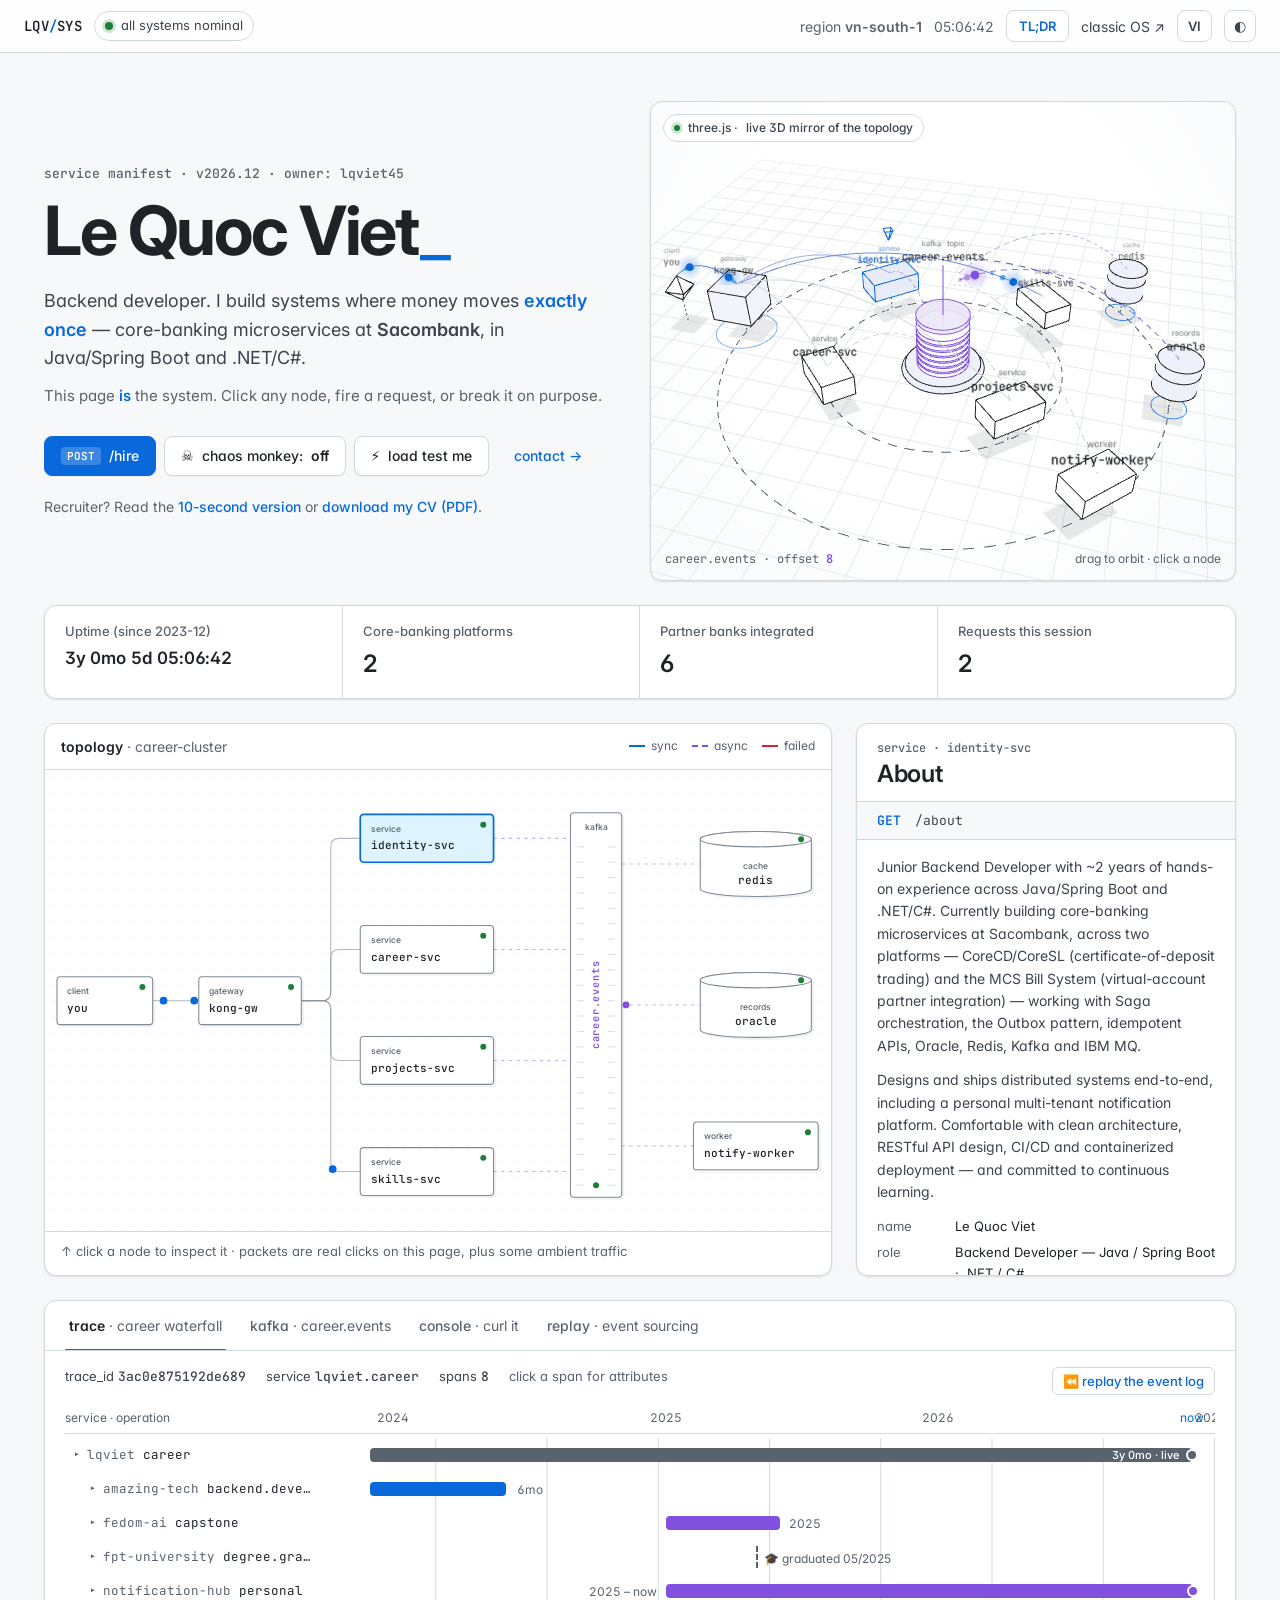
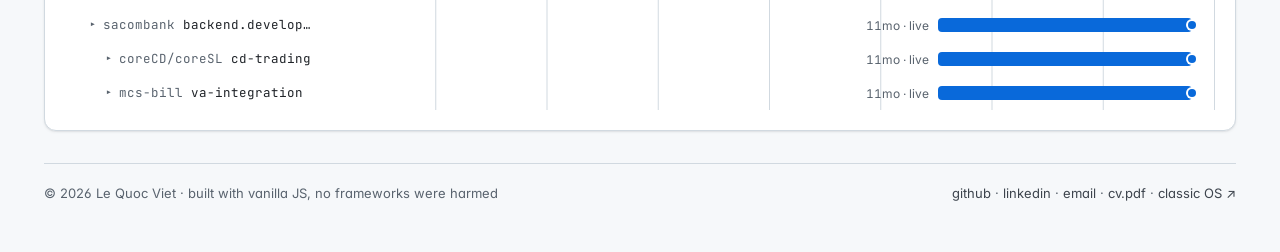
==== commit 83924a8f: "Add event-sourced career replay to LQV/SYS A new "replay · event sourcing" tab stores the career as " ====
--- a/system/index.html
+++ b/system/index.html
@@ -114,6 +114,7 @@
       <button class="tab active" data-tab="trace" role="tab" data-i18n="tab.trace">trace <span class="muted">· career waterfall</span></button>
       <button class="tab" data-tab="events" role="tab" data-i18n="tab.events">kafka <span class="muted">· career.events</span></button>
       <button class="tab" data-tab="console" role="tab" data-i18n="tab.console">console <span class="muted">· curl it</span></button>
+      <button class="tab" data-tab="replay" role="tab" data-i18n="tab.replay">replay <span class="muted">· event sourcing</span></button>
     </div>
 
     <div class="panel active" id="panel-trace">
@@ -122,6 +123,7 @@
         <span>service <b>lqviet.career</b></span>
         <span>spans <b id="span-count">—</b></span>
         <span class="muted" data-i18n="trace.hint">click a span for attributes</span>
+        <button class="mini rp-cta" data-open-replay data-i18n="trace.replay">⏪ replay the event log</button>
       </div>
       <div class="trace" id="trace"></div>
     </div>
@@ -133,6 +135,8 @@
       </div>
       <ol class="events" id="events"></ol>
     </div>
+
+    <div class="panel" id="panel-replay"></div>
 
     <div class="panel" id="panel-console">
       <div class="console" id="console-out"></div>
@@ -181,6 +185,7 @@
 <script src="system.js"></script>
 <script src="recruiter.js"></script>
 <script src="loadtest.js"></script>
+<script src="replay.js"></script>
 <script type="importmap">
   { "imports": { "three": "./vendor/three.module.min.js", "three/addons/controls/OrbitControls.js": "./vendor/OrbitControls.js" } }
 </script>
--- a/system/system.css
+++ b/system/system.css
@@ -450,6 +450,45 @@
 .chips button { background: var(--card); border: 1px solid var(--line); border-radius: 999px; padding: 4px 10px; font: 12.5px var(--mono); color: var(--ink-2); }
 .chips button:hover { border-color: var(--signal); color: var(--signal); background: var(--signal-soft); }
 
+/* Replay (event sourcing) */
+.rp-cta { margin-left: auto; color: var(--signal); }
+.rp-controls { display: flex; flex-wrap: wrap; align-items: center; gap: 8px 10px; margin-bottom: 16px; }
+.rp-controls .btn { min-width: 128px; }
+.rp-controls .mini { min-width: 34px; min-height: 34px; font-size: 16px; }
+.rp-controls .mini:disabled { opacity: .4; cursor: default; }
+#rp-range { flex: 1 1 220px; min-width: 160px; accent-color: var(--signal); height: 24px; }
+.rp-pos { font: 13px var(--mono); color: var(--muted); white-space: nowrap; font-variant-numeric: tabular-nums; }
+.rp-pos b { color: var(--ink); font-weight: 500; }
+.rp-grid { display: grid; grid-template-columns: minmax(0, 1fr) minmax(0, 1fr); gap: 16px; }
+.rp-col { border: 1px solid var(--line); border-radius: var(--radius-sm); overflow: hidden; display: flex; flex-direction: column; }
+.rp-head { display: flex; flex-wrap: wrap; align-items: baseline; gap: 4px 10px; padding: 10px 14px; border-bottom: 1px solid var(--line); background: var(--paper); font-size: 14px; }
+.rp-head .muted { font-weight: 400; }
+.rp-code { font: 12px var(--mono); color: var(--async); }
+.rp-log { position: relative; list-style: none; margin: 0; padding: 4px; height: 380px; overflow-y: auto; background: var(--inset); }
+.rp-log button {
+  width: 100%; display: grid; grid-template-columns: 34px 62px minmax(0, 1fr); gap: 2px 10px; align-items: baseline;
+  text-align: left; background: none; border: 0; border-radius: 6px; padding: 7px 10px; color: var(--ink);
+}
+.rp-log button:hover { background: color-mix(in srgb, var(--signal) 8%, transparent); }
+.rp-off, .rp-when { font: 12px var(--mono); color: var(--muted); font-variant-numeric: tabular-nums; }
+.rp-key { font: 500 12.5px var(--mono); color: var(--async); grid-column: 3; }
+.rp-text { font-size: 13px; color: var(--ink-2); grid-column: 3; }
+.rp-log li.pending button { opacity: .45; }
+.rp-log li.current button { background: var(--signal-soft); box-shadow: inset 3px 0 0 var(--signal); }
+.rp-view { margin: 0; padding: 4px 14px 10px; height: 380px; overflow-y: auto; }
+.rp-field { display: grid; grid-template-columns: 150px minmax(0, 1fr); gap: 4px 12px; padding: 10px 0; border-bottom: 1px solid var(--line); font-size: 14px; }
+.rp-field:last-child { border-bottom: 0; }
+.rp-field dt { color: var(--muted); font-size: 13px; }
+.rp-field dd { margin: 0; }
+.rp-field .tags { margin: 0; }
+.rp-field.changed { animation: rp-flash 1.2s ease-out; }
+.rp-count { font-size: 16px; }
+.rp-empty { color: var(--muted); font-style: italic; }
+.tag.rp-new { border-color: var(--signal); background: var(--signal-soft); color: var(--signal); animation: rp-pop .5s ease-out; }
+.rp-note { margin: 14px 0 0; font-size: 14px; color: var(--ink-2); max-width: 90ch; }
+@keyframes rp-flash { from { background: var(--signal-soft); } to { background: transparent; } }
+@keyframes rp-pop { from { transform: scale(.85); opacity: 0; } to { transform: none; opacity: 1; } }
+
 /* ====== Dialogs (saga, load test) ====== */
 .saga {
   position: fixed; inset: 0; z-index: 50;
@@ -528,6 +567,10 @@
   .events .ev-ts { display: none; }
   .events .ev-val { grid-column: 1 / -1; }
   .trace-axis, .span-row { grid-template-columns: 180px 1fr; }
+  .rp-grid { grid-template-columns: 1fr; }
+  .rp-log, .rp-view { height: 300px; }
+  .rp-field { grid-template-columns: 1fr; }
+  .rp-cta { margin-left: 0; }
 }
 
 @media (max-width: 480px) {
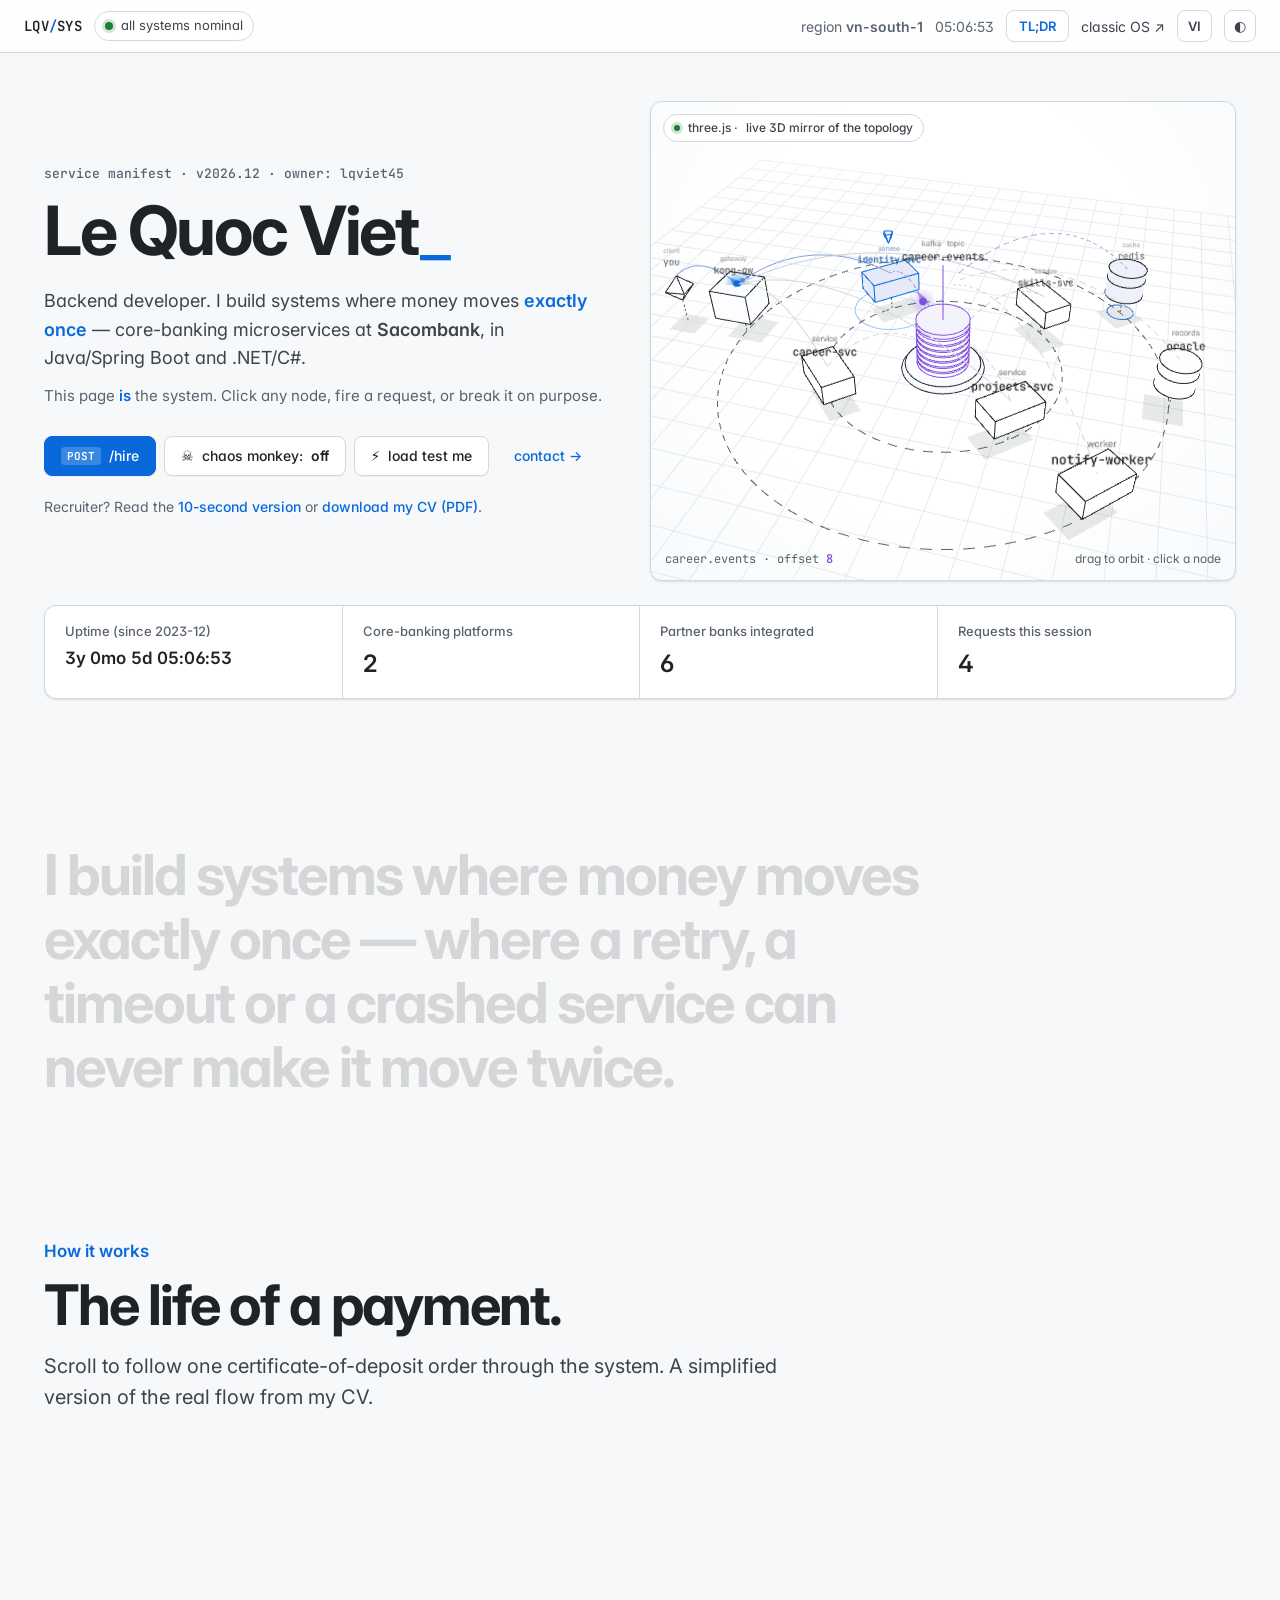
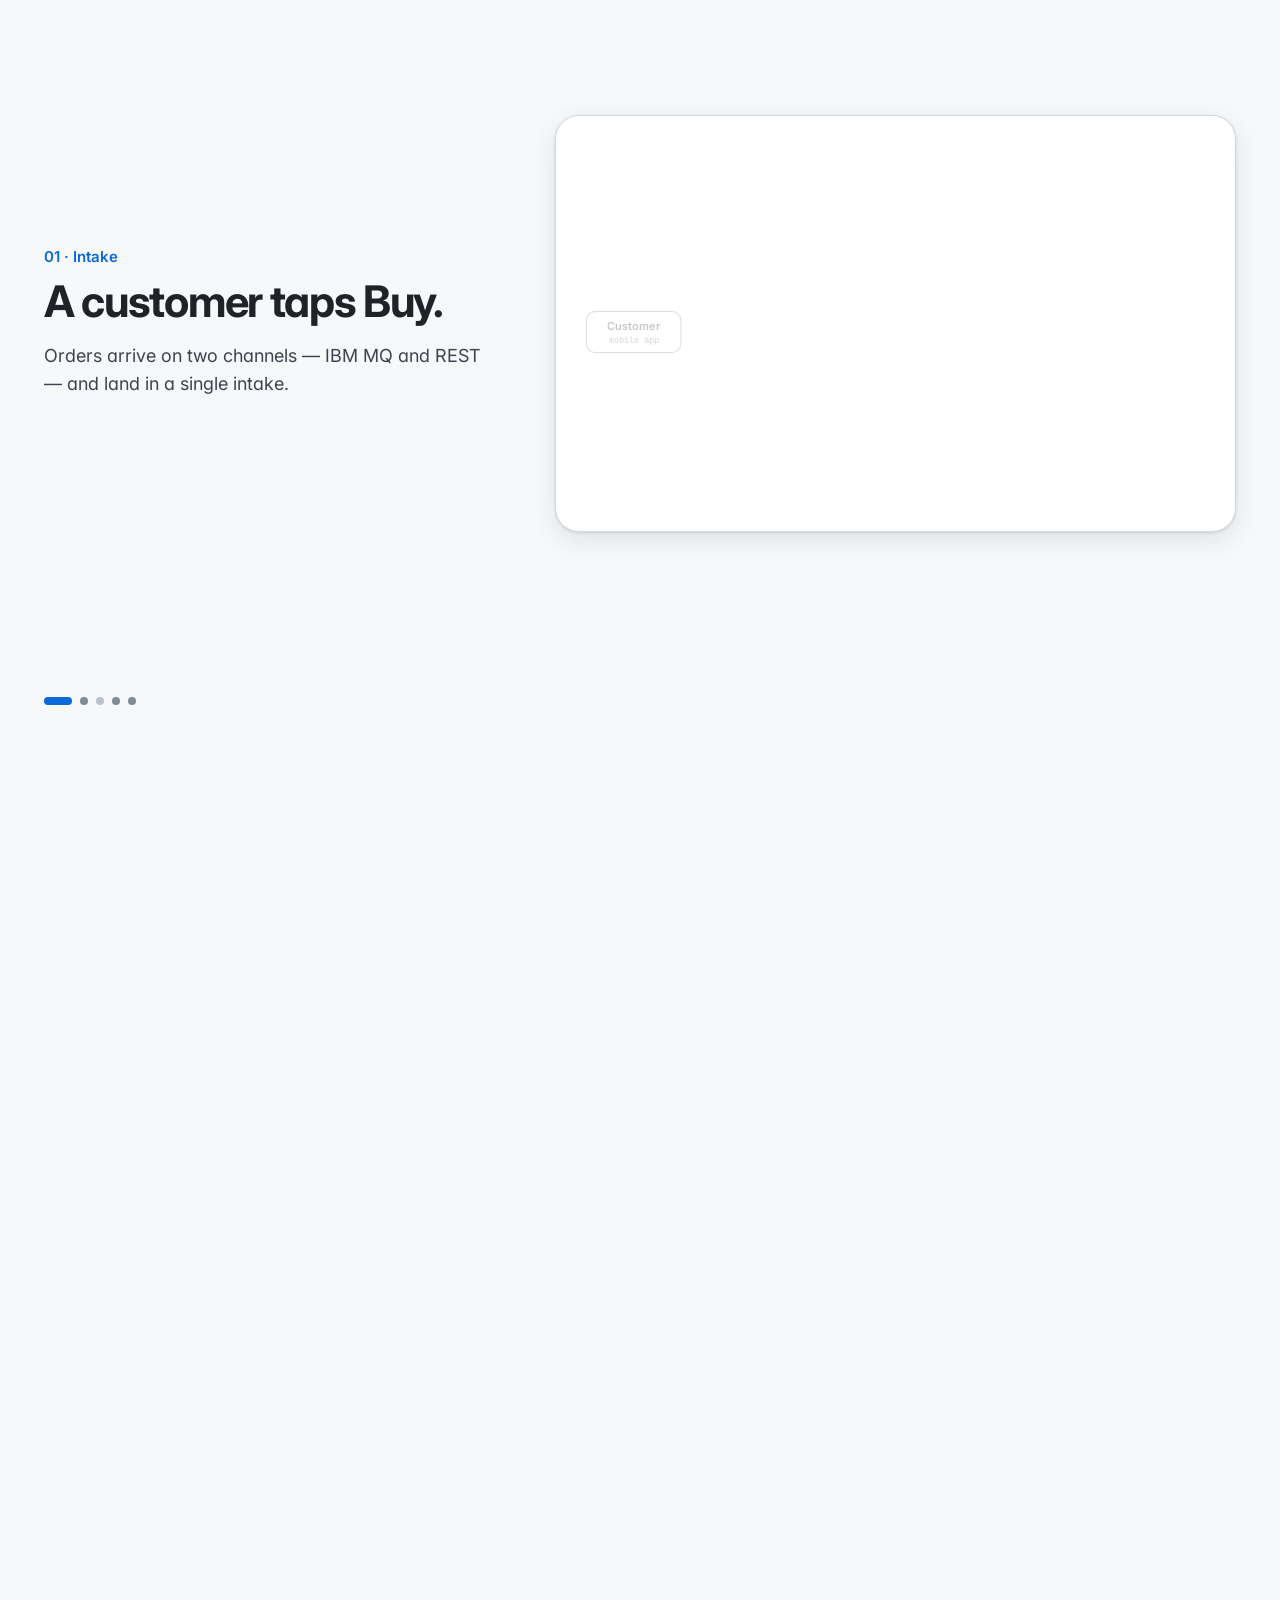
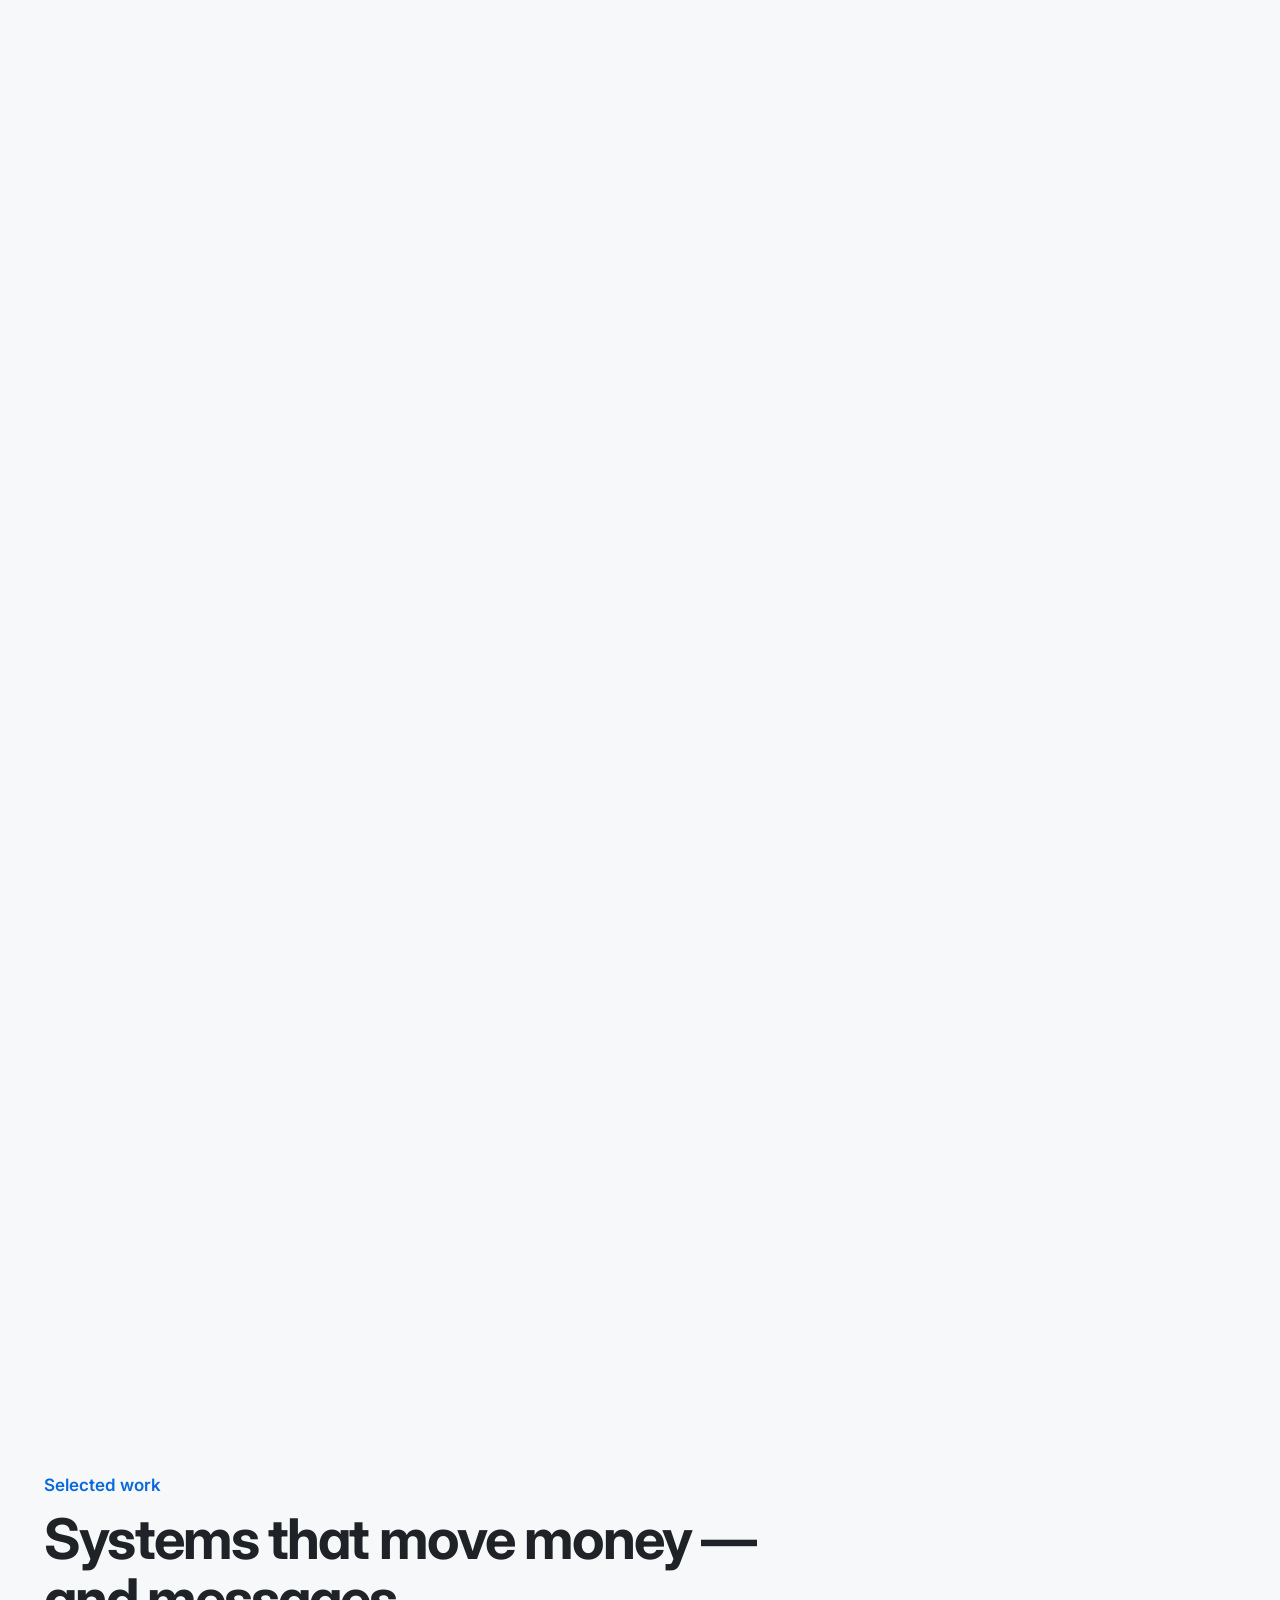
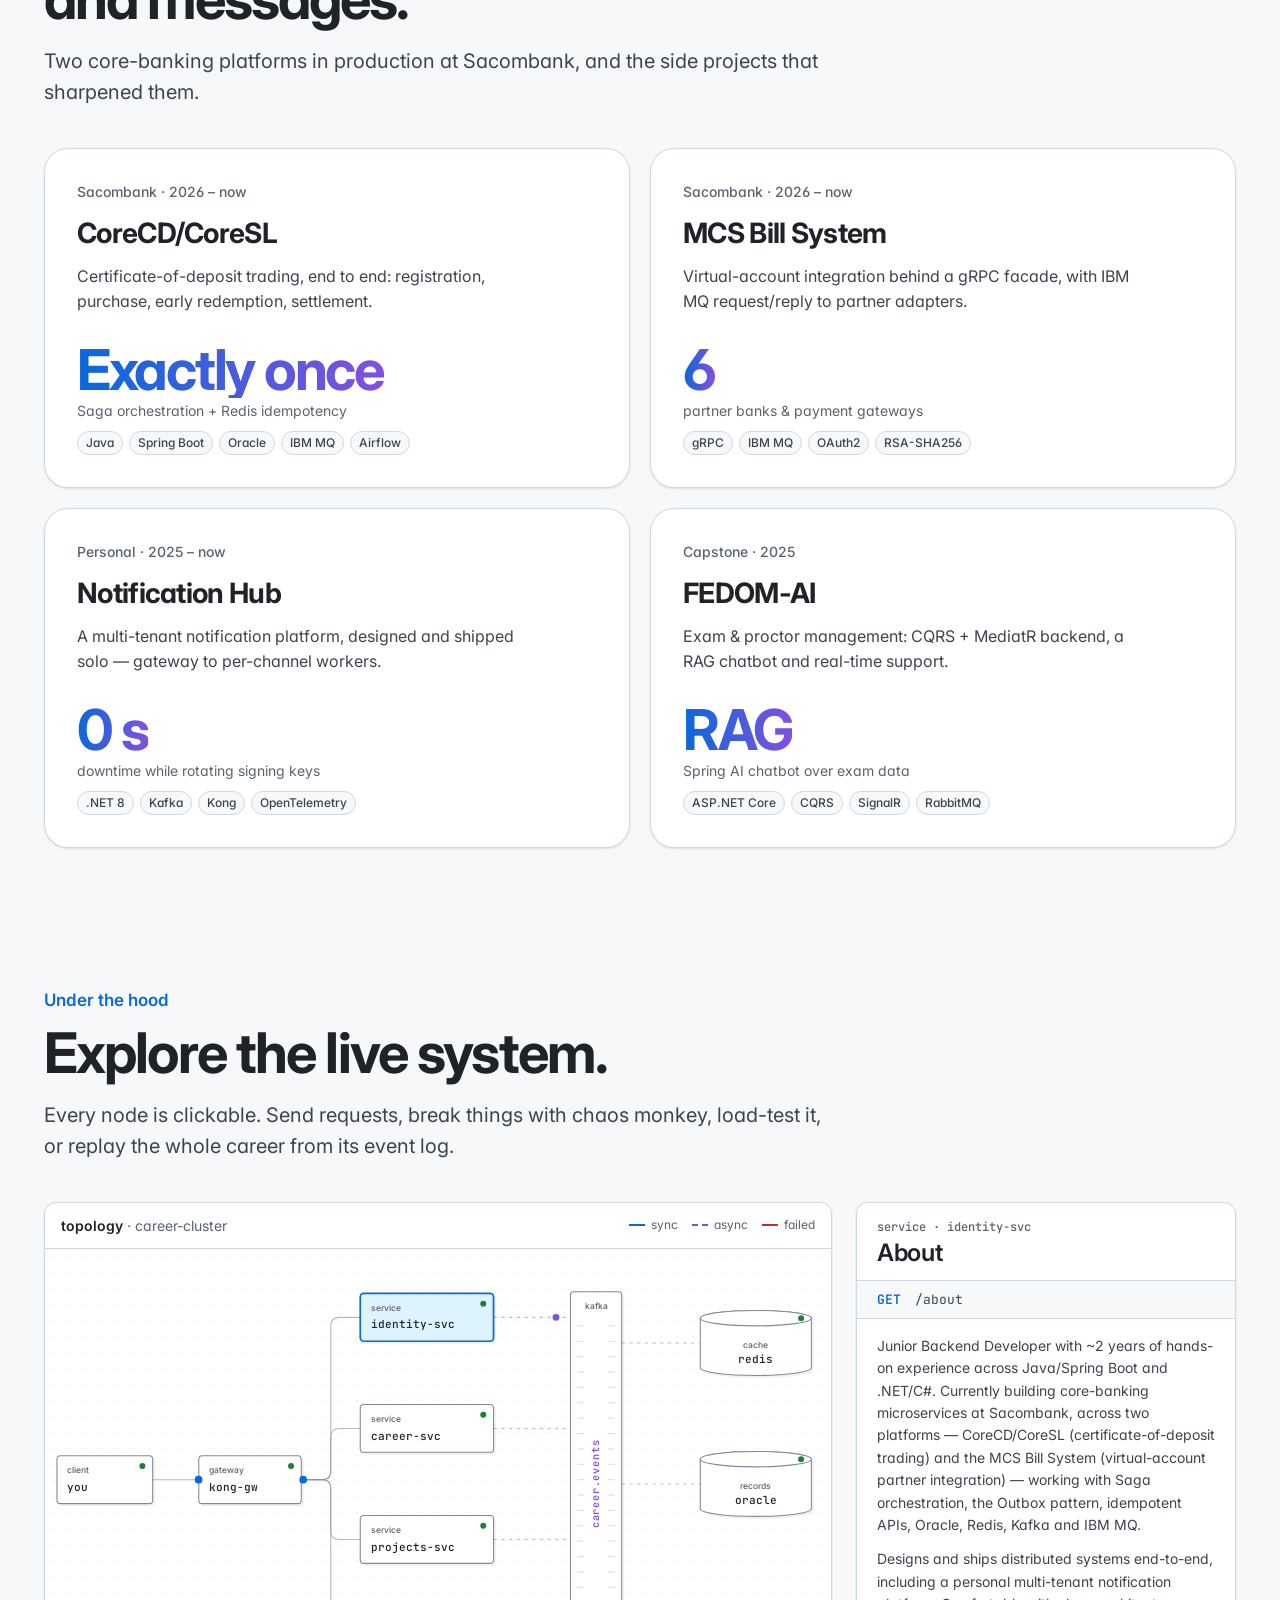
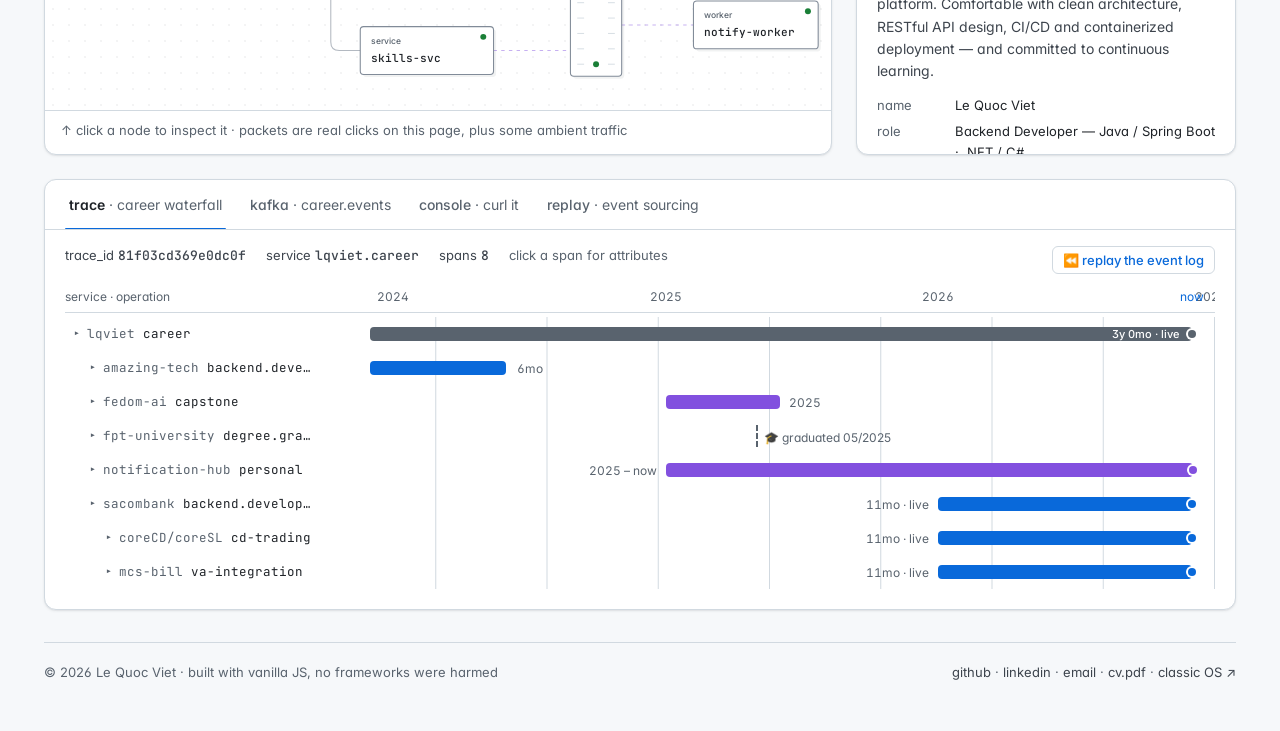
==== commit b1b91ba5: "Add product-page motion: scroll story, word reveal, tilt cards, entrance Motion follows Apple HIG (p" ====
--- a/system/index.html
+++ b/system/index.html
@@ -21,6 +21,14 @@
 <link rel="preconnect" href="https://fonts.gstatic.com" crossorigin>
 <link href="https://fonts.googleapis.com/css2?family=Inter:wght@400;500;600;700&family=JetBrains+Mono:wght@400;500;600&display=swap" rel="stylesheet">
 <link rel="stylesheet" href="system.css">
+<script>
+  // Opt into entrance/scroll motion only when the visitor allows motion.
+  // Safety net: if scripts fail, everything is revealed after 2.5s anyway.
+  if (!matchMedia('(prefers-reduced-motion: reduce)').matches) {
+    document.documentElement.classList.add('motion');
+    setTimeout(function () { if (!window.__motionReady) document.documentElement.classList.add('entered', 'reveal-all'); }, 2500);
+  }
+</script>
 </head>
 <body>
 
@@ -71,15 +79,39 @@
     </div>
   </section>
 
-  <dl class="stats">
+  <dl class="stats" data-reveal>
       <div><dt data-i18n="stat.uptime">uptime (since 2023-12)</dt><dd id="uptime">—</dd></div>
-      <div><dt data-i18n="stat.platforms">core-banking platforms</dt><dd>2</dd></div>
-      <div><dt data-i18n="stat.partners">partner banks integrated</dt><dd>6</dd></div>
+      <div><dt data-i18n="stat.platforms">core-banking platforms</dt><dd data-count="2">2</dd></div>
+      <div><dt data-i18n="stat.partners">partner banks integrated</dt><dd data-count="6">6</dd></div>
       <div><dt data-i18n="stat.requests">requests this session</dt><dd id="req-count">0</dd></div>
   </dl>
 
   <!-- ====== Topology + Inspector ====== -->
-  <section class="stage">
+  <!-- ====== Statement: words light up as you scroll ====== -->
+  <section class="statement" aria-label="Statement">
+    <p class="statement-text" id="statement"></p>
+  </section>
+
+  <!-- ====== Scroll story: the life of a payment (pinned, scroll-driven) ====== -->
+  <header class="section-head" id="story-head" data-reveal></header>
+  <section class="story" id="story">
+    <div class="story-sticky">
+      <div class="story-copy" id="story-copy" aria-live="polite"></div>
+      <div class="story-stage">
+        <svg id="story-svg" role="img" aria-labelledby="story-svg-title"><title id="story-svg-title">Life of a payment</title></svg>
+        <div class="story-badge" id="story-badge" aria-hidden="true"></div>
+      </div>
+      <div class="story-dots" id="story-dots"></div>
+    </div>
+  </section>
+
+  <!-- ====== Selected work (tilt cards) ====== -->
+  <header class="section-head" id="work-head" data-reveal></header>
+  <section class="work-grid" id="work-grid" data-reveal-stagger></section>
+
+  <header class="section-head" id="explore-head" data-reveal></header>
+
+  <section class="stage" data-reveal>
     <div class="topo-card">
       <div class="card-head">
         <span><span data-i18n="topology">topology</span> <span class="muted">· career-cluster</span></span>
@@ -109,7 +141,7 @@
   </section>
 
   <!-- ====== Lower tabs ====== -->
-  <section class="lower">
+  <section class="lower" data-reveal>
     <div class="tabs" role="tablist">
       <button class="tab active" data-tab="trace" role="tab" data-i18n="tab.trace">trace <span class="muted">· career waterfall</span></button>
       <button class="tab" data-tab="events" role="tab" data-i18n="tab.events">kafka <span class="muted">· career.events</span></button>
@@ -186,6 +218,8 @@
 <script src="recruiter.js"></script>
 <script src="loadtest.js"></script>
 <script src="replay.js"></script>
+<script src="story.js"></script>
+<script src="motion.js"></script>
 <script type="importmap">
   { "imports": { "three": "./vendor/three.module.min.js", "three/addons/controls/OrbitControls.js": "./vendor/OrbitControls.js" } }
 </script>
--- a/system/system.css
+++ b/system/system.css
@@ -40,6 +40,12 @@
   /* elevation */
   --shadow: 0 1px 1px rgba(31, 35, 40, .04), 0 1px 3px rgba(31, 35, 40, .08);
   --shadow-lg: 0 8px 24px rgba(66, 74, 83, .12), 0 1px 3px rgba(31, 35, 40, .12);
+  /* motion (Material 3 tokens) */
+  --ease-out: cubic-bezier(.05, .7, .1, 1);      /* emphasized decelerate — entrances */
+  --ease-std: cubic-bezier(.2, 0, 0, 1);         /* standard */
+  --dur-m: 300ms;
+  --dur-l: 500ms;
+  --dur-xl: 900ms;
   --radius: 12px;
   --radius-sm: 8px;
   /* type */
@@ -581,6 +587,155 @@
 @media (prefers-reduced-motion: reduce) {
   *, *::before, *::after { animation-duration: .01ms !important; animation-iteration-count: 1 !important; transition-duration: .01ms !important; }
 }
+
+/* ====== Motion layer ====== */
+@media (prefers-reduced-motion: no-preference) { html.motion { scroll-behavior: smooth; } }
+
+/* hero entrance: fade, rise and un-blur, staggered by --d */
+.motion:not(.entered) .enter { opacity: 0; transform: translateY(18px); filter: blur(8px); }
+.motion .enter {
+  transition: opacity var(--dur-xl) var(--ease-out) var(--d, 0ms),
+              transform 1.1s var(--ease-out) var(--d, 0ms),
+              filter var(--dur-xl) var(--ease-out) var(--d, 0ms);
+}
+
+/* scroll reveals */
+.motion [data-reveal]:not(.in), .motion [data-reveal-stagger] > :not(.in) { opacity: 0; transform: translateY(32px); }
+.motion [data-reveal], .motion [data-reveal-stagger] > * {
+  transition: opacity var(--dur-xl) var(--ease-out), transform 1.1s var(--ease-out), box-shadow var(--dur-m) var(--ease-std);
+}
+.motion [data-reveal-stagger] > .in { transition-delay: calc(var(--i, 0) * 90ms), calc(var(--i, 0) * 90ms), 0ms; }
+.reveal-all [data-reveal], .reveal-all [data-reveal-stagger] > *, .reveal-all .enter { opacity: 1 !important; transform: none !important; filter: none !important; }
+
+/* micro-interactions */
+.btn { transition: background .15s, border-color .15s, box-shadow .15s, transform .2s var(--ease-std); }
+.btn:active { transform: scale(.97); }
+.panel.active { animation: fade-in var(--dur-l) var(--ease-out); }
+.insp-body.swap { animation: fade-in var(--dur-l) var(--ease-out); }
+@keyframes fade-in { from { opacity: 0; transform: translateY(8px); } to { opacity: 1; transform: none; } }
+
+/* section heads (product-page style) */
+.section-head { max-width: 780px; margin: 140px 0 40px; }
+.section-eyebrow { margin: 0 0 10px; font-size: 17px; font-weight: 600; color: var(--signal); }
+.section-title { margin: 0 0 16px; font-size: clamp(2rem, 4.6vw, 3.5rem); font-weight: 700; line-height: 1.08; letter-spacing: -.035em; }
+.section-sub { margin: 0; font-size: clamp(17px, 1.6vw, 20px); line-height: 1.55; color: var(--ink-2); max-width: 60ch; }
+
+/* statement: words light up as you scroll */
+.statement { padding: 120px 0 0; }
+.statement-text {
+  margin: 0; max-width: 24ch;
+  font-size: clamp(1.9rem, 4.4vw, 3.6rem); font-weight: 700; line-height: 1.14; letter-spacing: -.035em;
+}
+.statement-text .w { color: color-mix(in srgb, var(--ink) 16%, var(--paper)); transition: color .45s var(--ease-std); }
+.statement-text .w.lit { color: var(--ink); }
+.statement-text .w.hl.lit {
+  background: linear-gradient(90deg, var(--signal), var(--async));
+  -webkit-background-clip: text; background-clip: text; color: transparent;
+}
+
+/* scroll story (pinned) */
+.story { position: relative; height: 520vh; }
+.story-sticky {
+  position: sticky; top: 0; height: 100vh; height: 100svh;
+  display: grid; grid-template-columns: minmax(0, .85fr) minmax(0, 1.25fr); align-items: center; gap: 48px;
+  padding: 72px 0 32px;
+}
+.story-copy { position: relative; height: 300px; }
+.story-ch { position: absolute; inset: 0; display: flex; flex-direction: column; justify-content: center; will-change: opacity, transform; }
+.story-eyebrow { margin: 0 0 12px; font: 600 15px var(--sans); color: var(--signal); }
+.story-title { margin: 0 0 16px; font-size: clamp(1.8rem, 3.4vw, 2.9rem); font-weight: 700; line-height: 1.1; letter-spacing: -.03em; }
+.story-body { margin: 0; font-size: 18px; line-height: 1.6; color: var(--ink-2); max-width: 40ch; }
+.story-stage {
+  position: relative; align-self: center;
+  background: var(--card); border: 1px solid var(--line); border-radius: 24px; box-shadow: var(--shadow-lg);
+  padding: 20px; overflow: hidden;
+}
+.story-stage svg { display: block; width: 100%; height: auto; max-height: calc(100svh - 180px); }
+.story-badge {
+  position: absolute; top: 18px; right: 18px; opacity: 0;
+  display: inline-flex; align-items: center; gap: 8px; padding: 8px 14px; border-radius: 999px;
+  background: color-mix(in srgb, var(--ok) 14%, var(--card)); color: var(--ok);
+  font-size: 15px; font-weight: 700; letter-spacing: -.01em;
+}
+.story-dots { position: absolute; left: 0; bottom: 48px; display: flex; gap: 8px; }
+.story-dots button { width: 8px; height: 8px; padding: 0; border: 0; border-radius: 4px; background: var(--line-strong); opacity: .5; transition: width var(--dur-l) var(--ease-out), opacity var(--dur-m), background var(--dur-m); }
+.story-dots button.on { width: 28px; background: var(--signal); opacity: 1; }
+.story-dots button:hover { opacity: 1; }
+
+.st-edge { fill: none; stroke: var(--line-strong); stroke-width: 2; stroke-linecap: round; stroke-linejoin: round; opacity: 0; }
+.st-node { opacity: 0; transform-box: fill-box; transform-origin: center; }
+.st-node rect { fill: var(--card); stroke: var(--line-strong); stroke-width: 1.5; transition: fill .3s, stroke .3s; }
+.st-title { font: 600 14.5px var(--sans); fill: var(--ink); }
+.st-sub { font: 11.5px var(--mono); fill: var(--muted); }
+.st-node.ok rect { stroke: var(--ok); fill: color-mix(in srgb, var(--ok) 7%, var(--card)); }
+.st-node.fail rect, .st-node.bounce rect { stroke: var(--err); fill: color-mix(in srgb, var(--err) 8%, var(--card)); }
+.st-node.comp rect { stroke: var(--async); fill: color-mix(in srgb, var(--async) 8%, var(--card)); }
+.st-node.run rect { stroke: var(--signal); }
+.st-badge { opacity: 0; transition: opacity .25s; }
+.st-badge circle { fill: var(--ok); stroke: var(--card); stroke-width: 2; }
+.st-badge text { font: 700 12px var(--sans); fill: #fff; }
+.st-node.ok .st-badge, .st-node.fail .st-badge, .st-node.comp .st-badge, .st-node.run .st-badge { opacity: 1; }
+.st-node.fail .st-badge circle { fill: var(--err-strong); }
+.st-node.comp .st-badge circle { fill: var(--async); }
+.st-node.run .st-badge circle { fill: var(--signal-strong); }
+.st-pkt { opacity: 0; pointer-events: none; }
+.st-pkt circle { fill: var(--signal); }
+.st-pkt .halo { opacity: .22; }
+.st-pkt.fail circle { fill: var(--err); }
+.st-pkt.comp circle { fill: var(--async); }
+.st-pkt.async circle { fill: var(--async); }
+.st-stream { fill: var(--async); opacity: 0; }
+
+/* selected work: tilt cards with a specular glare */
+.work-grid { display: grid; grid-template-columns: repeat(2, minmax(0, 1fr)); gap: 20px; }
+.work-card {
+  position: relative; overflow: hidden; cursor: pointer;
+  display: flex; flex-direction: column; gap: 10px; min-height: 340px; padding: 32px;
+  background: var(--card); border: 1px solid var(--line); border-radius: 24px; box-shadow: var(--shadow);
+  transform: perspective(1000px) rotateX(var(--rx, 0deg)) rotateY(var(--ry, 0deg));
+  transition: transform .7s var(--ease-out), box-shadow var(--dur-m) var(--ease-std), opacity var(--dur-xl) var(--ease-out);
+  will-change: transform;
+}
+.motion .work-grid > .work-card:not(.in) { transform: perspective(1000px) translateY(40px); }
+.work-card.tilting { transition: transform .12s linear, box-shadow var(--dur-m); box-shadow: var(--shadow-lg); }
+.work-card:hover { box-shadow: var(--shadow-lg); }
+.work-card:focus-visible { outline: 2px solid var(--signal); outline-offset: 3px; }
+.work-glare {
+  position: absolute; inset: 0; pointer-events: none; border-radius: inherit; opacity: 0;
+  background: radial-gradient(420px circle at var(--mx, 50%) var(--my, 50%), color-mix(in srgb, var(--signal) 16%, transparent), transparent 60%);
+  transition: opacity var(--dur-m);
+}
+.work-card.tilting .work-glare { opacity: 1; }
+.work-kicker { margin: 0; font-size: 14px; font-weight: 500; color: var(--muted); }
+.work-title { margin: 0; font-size: 28px; font-weight: 700; letter-spacing: -.025em; }
+.work-desc { margin: 0; font-size: 16px; line-height: 1.55; color: var(--ink-2); max-width: 46ch; }
+.work-metric { margin-top: auto; padding-top: 12px; display: flex; flex-direction: column; gap: 2px; }
+.work-metric-value {
+  font-size: clamp(2.4rem, 4.4vw, 3.6rem); font-weight: 700; line-height: 1; letter-spacing: -.04em;
+  background: linear-gradient(90deg, var(--signal), var(--async)); -webkit-background-clip: text; background-clip: text; color: transparent;
+  width: fit-content;
+}
+.work-metric-sub { font-size: 14px; color: var(--muted); }
+.work-tags { display: flex; flex-wrap: wrap; gap: 6px; }
+.work-open { position: absolute; top: 28px; right: 28px; font-size: 14px; font-weight: 500; color: var(--signal); opacity: 0; transform: translateX(-6px); transition: opacity var(--dur-m), transform var(--dur-m) var(--ease-out); }
+.work-card:hover .work-open, .work-card:focus-visible .work-open { opacity: 1; transform: none; }
+
+@media (max-width: 900px) {
+  .story-sticky { grid-template-columns: minmax(0, 1fr); grid-template-rows: auto minmax(0, 1fr); gap: 16px; padding: 64px 0 20px; align-items: start; }
+  .story-copy { height: 190px; }
+  .story-title { font-size: clamp(1.5rem, 6vw, 2rem); margin-bottom: 8px; }
+  .story-body { font-size: 15.5px; }
+  .story-stage { padding: 10px; border-radius: 18px; }
+  .st-title { font-size: 13.5px; }
+  .st-sub { font-size: 11px; }
+  .story-stage svg { max-height: calc(100svh - 300px); }
+  .story-dots { position: static; }
+  .story-badge { top: 10px; right: 10px; font-size: 13px; padding: 6px 10px; }
+  .work-grid { grid-template-columns: minmax(0, 1fr); }
+  .work-card { min-height: 0; padding: 24px; }
+  .section-head { margin: 96px 0 28px; }
+}
+@media (max-width: 900px) and (min-width: 0) { .story { height: 460vh; } }
 
 /* ====== TL;DR / recruiter view ====== */
 body.cv-mode .intro, body.cv-mode .stats, body.cv-mode .stage, body.cv-mode .lower { display: none; }
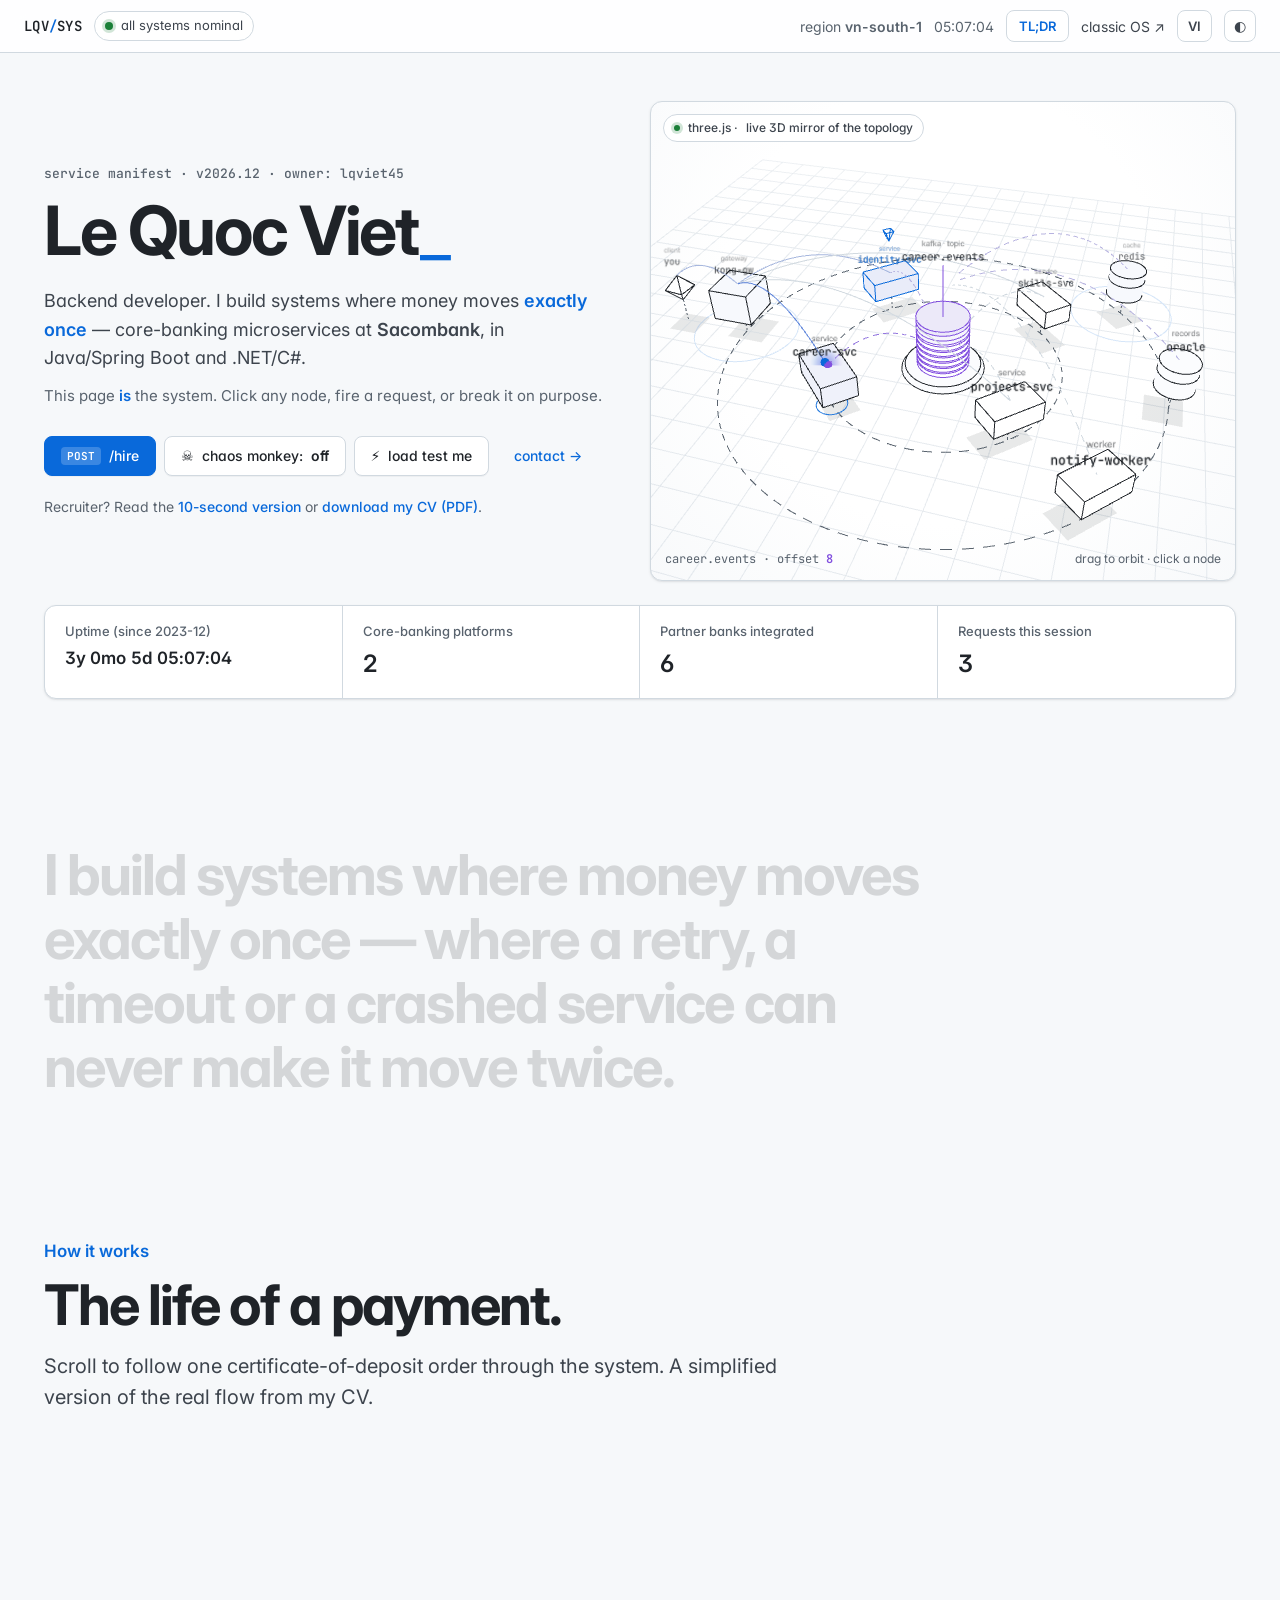
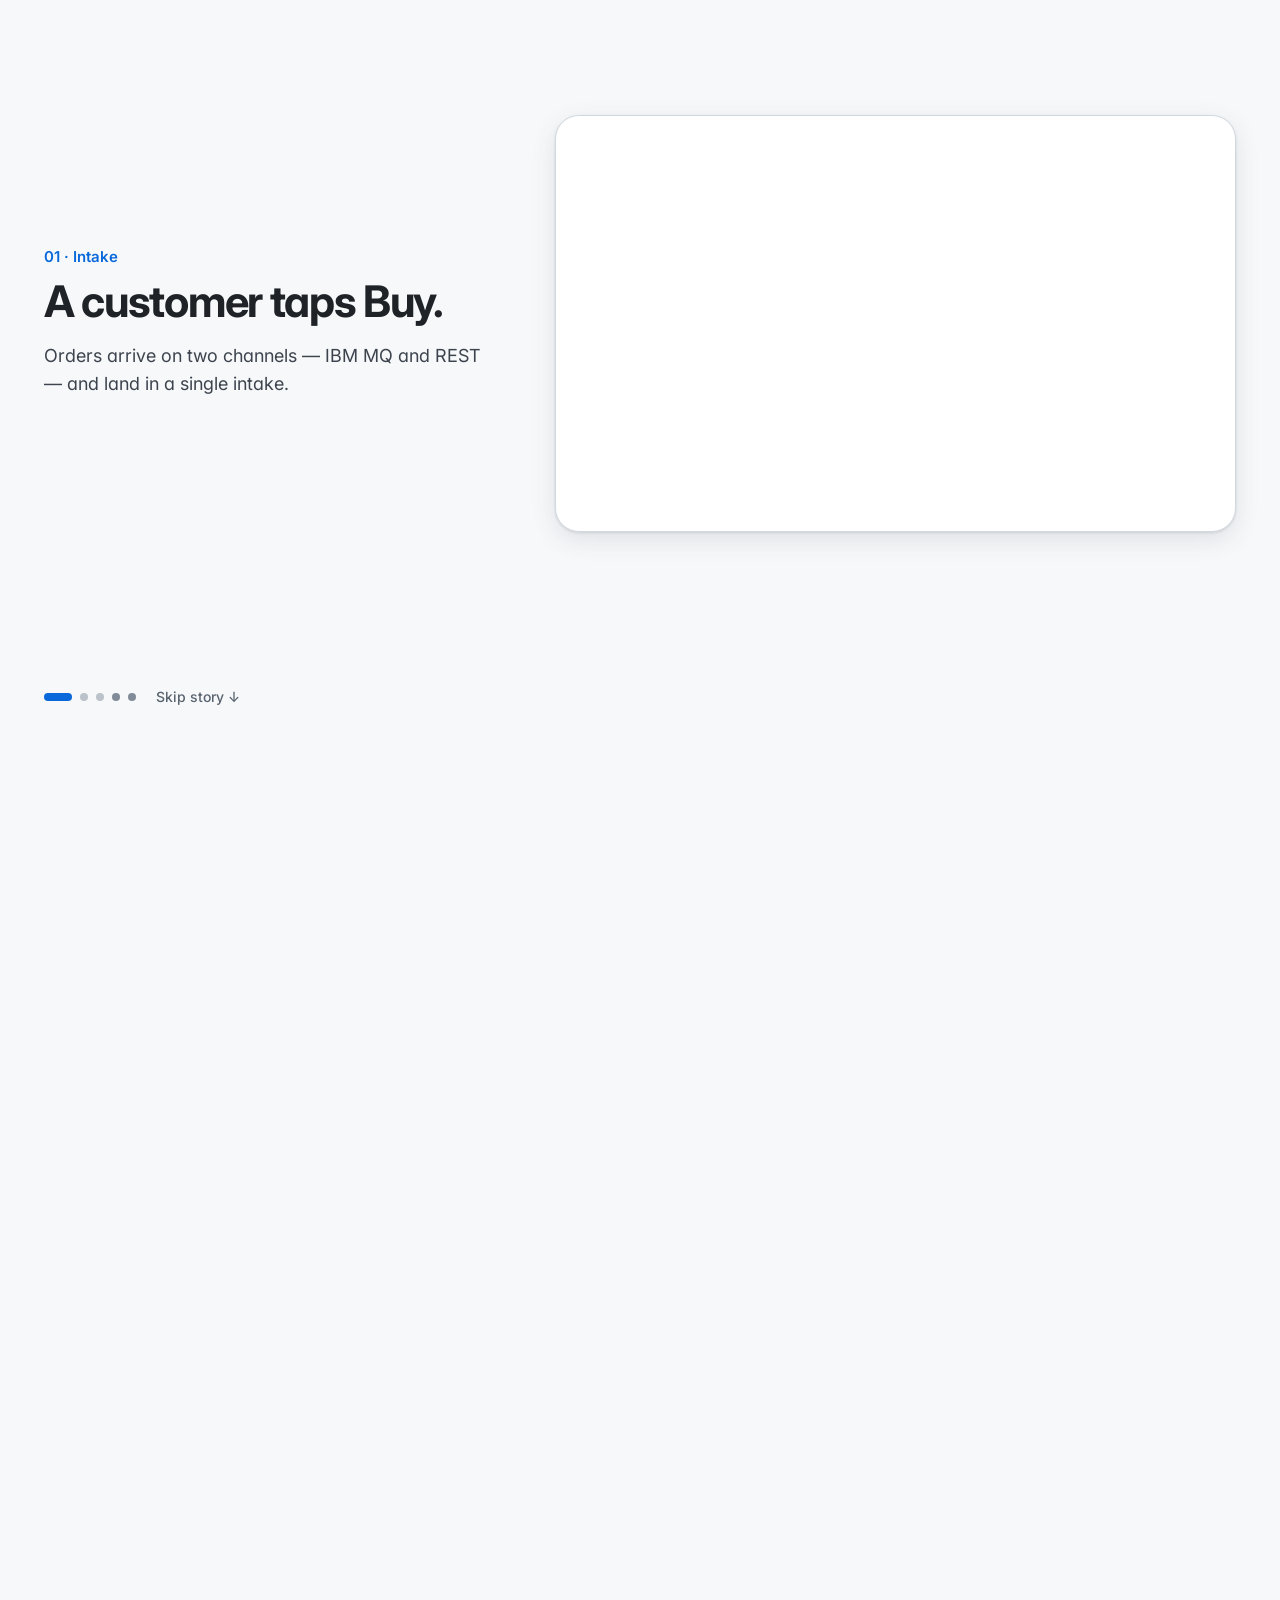
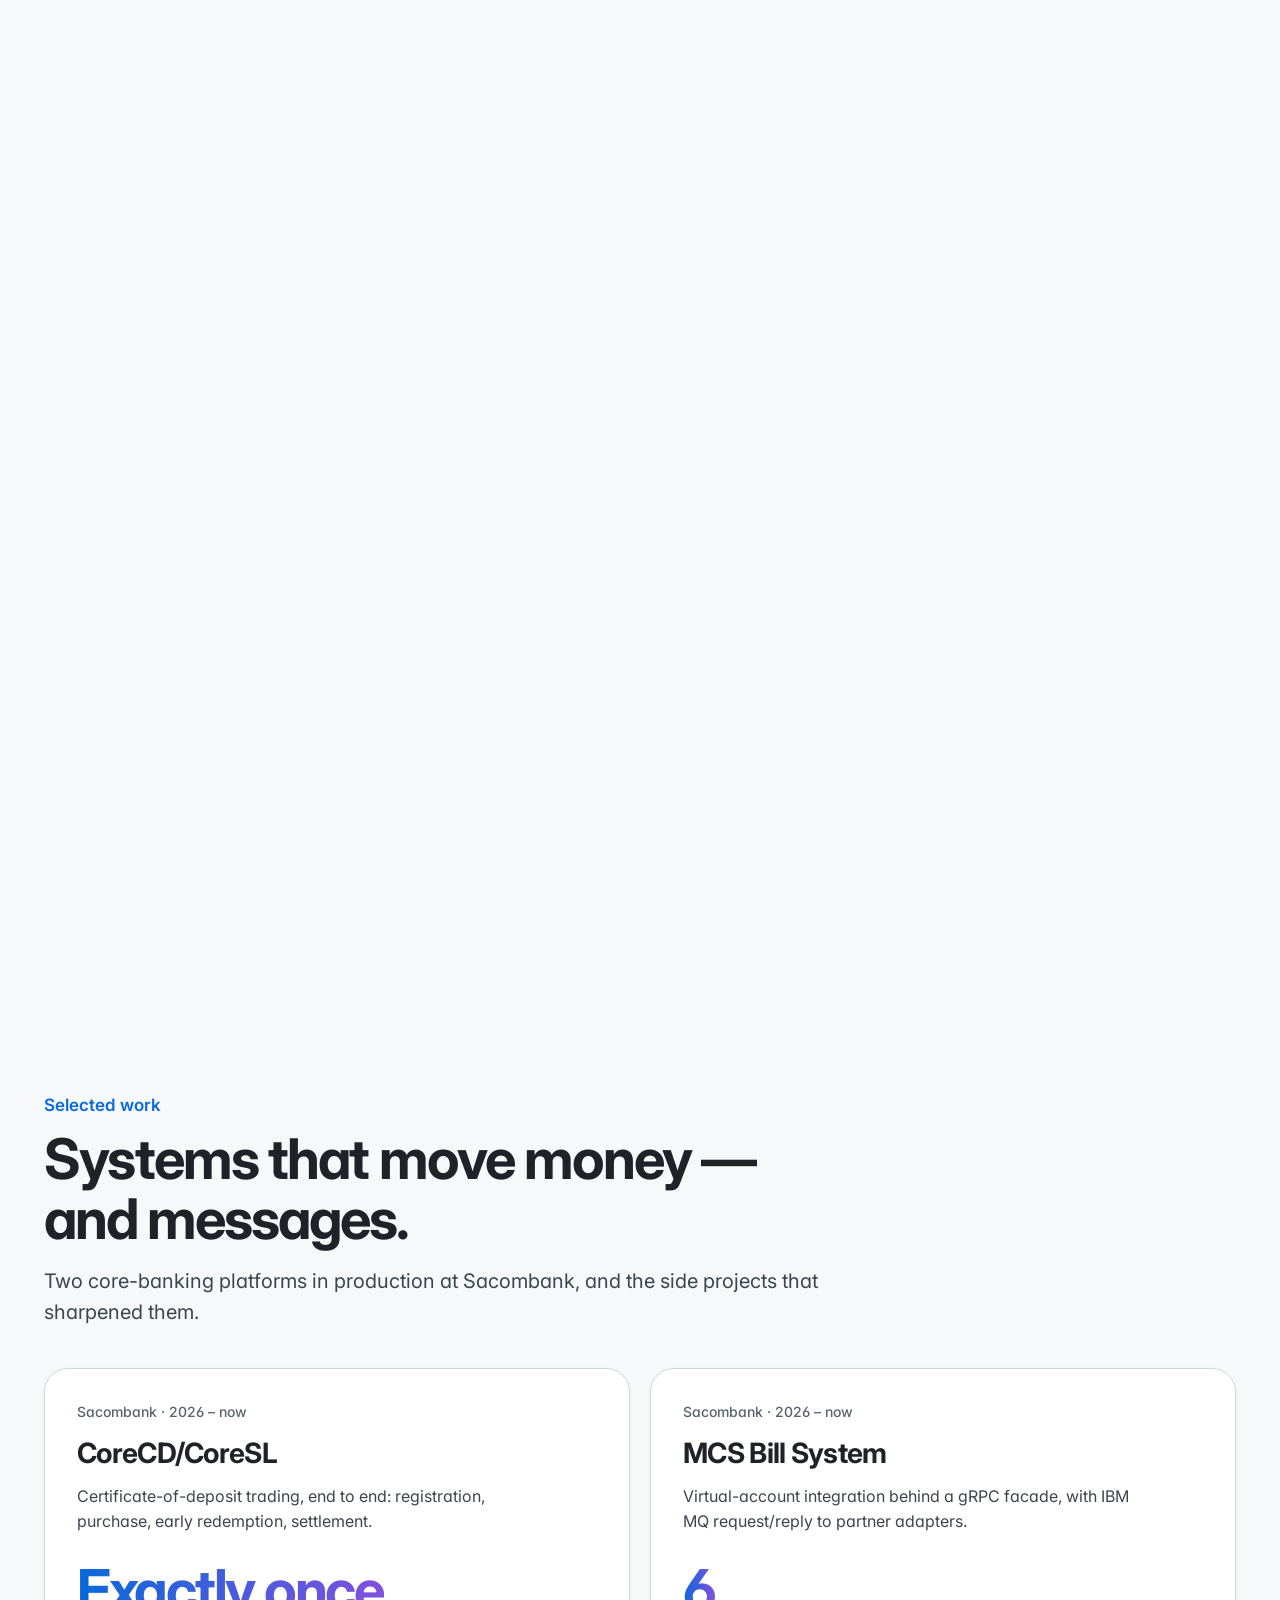
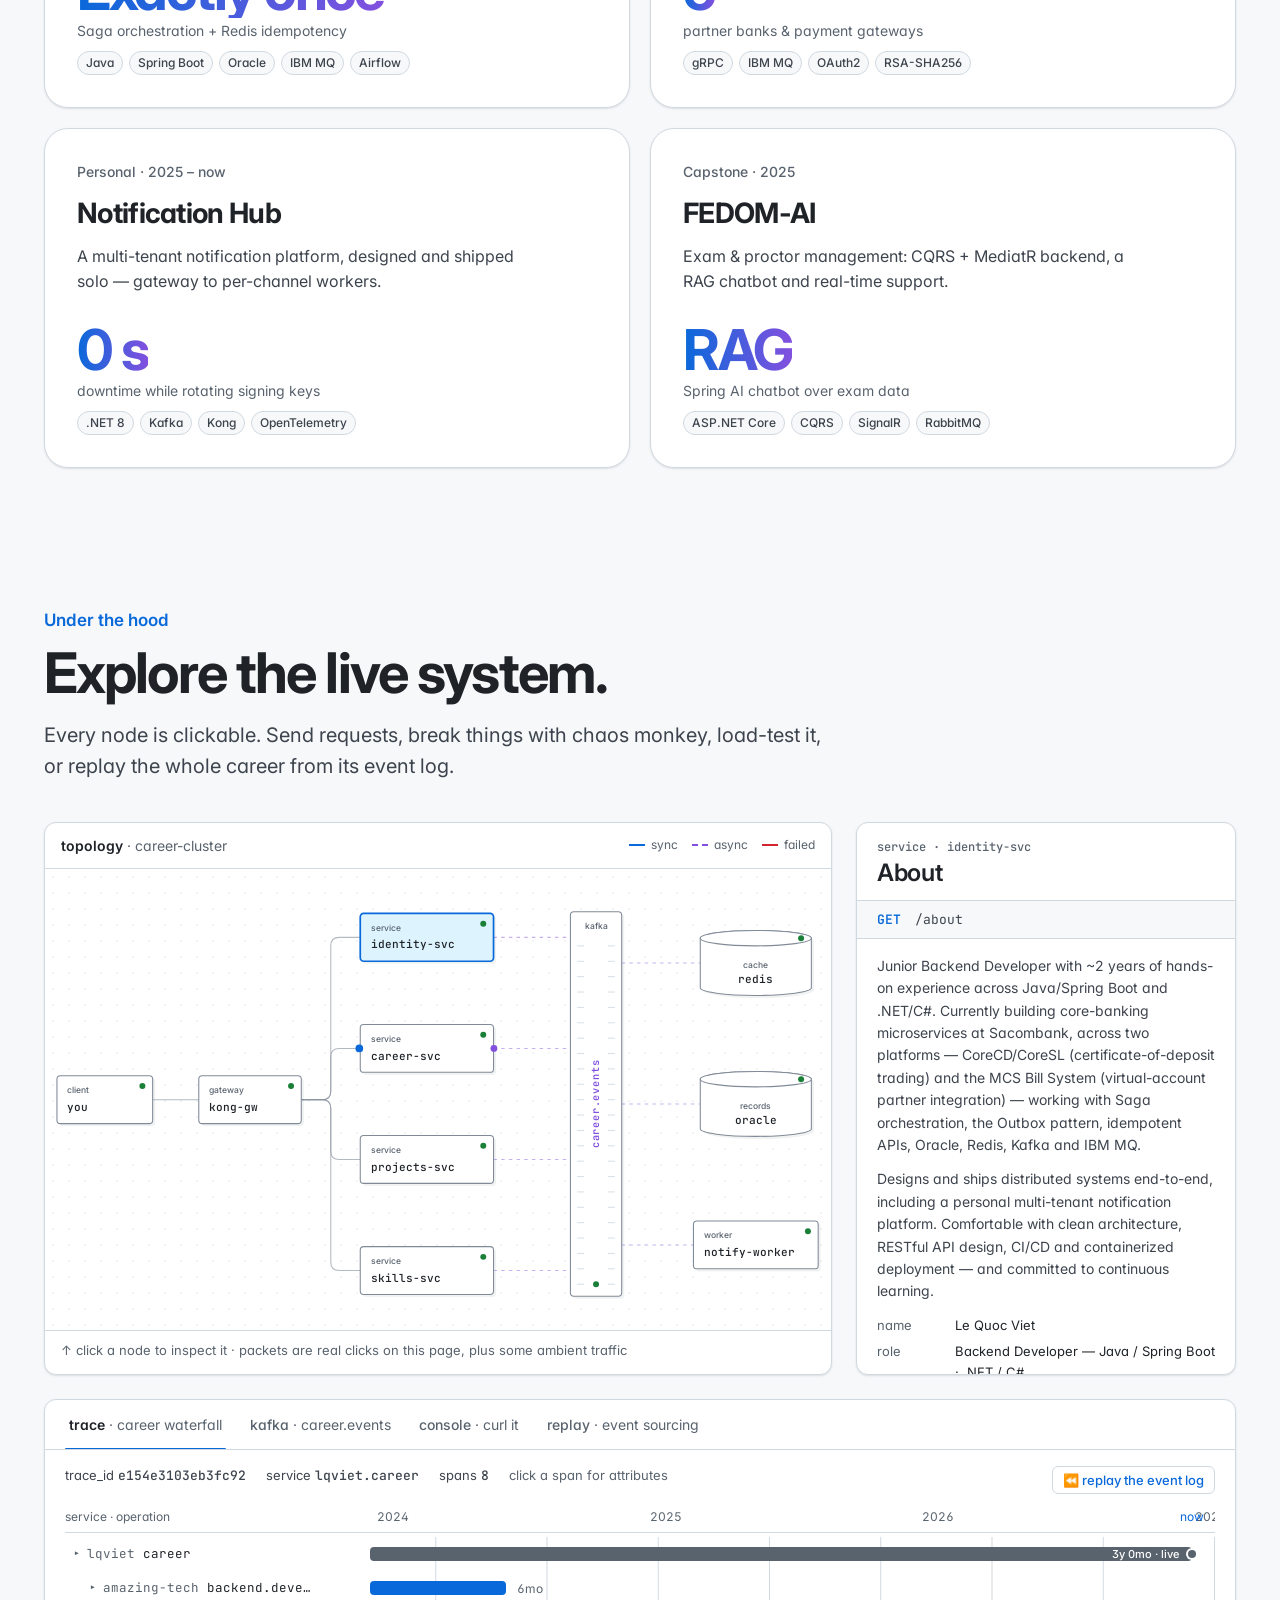
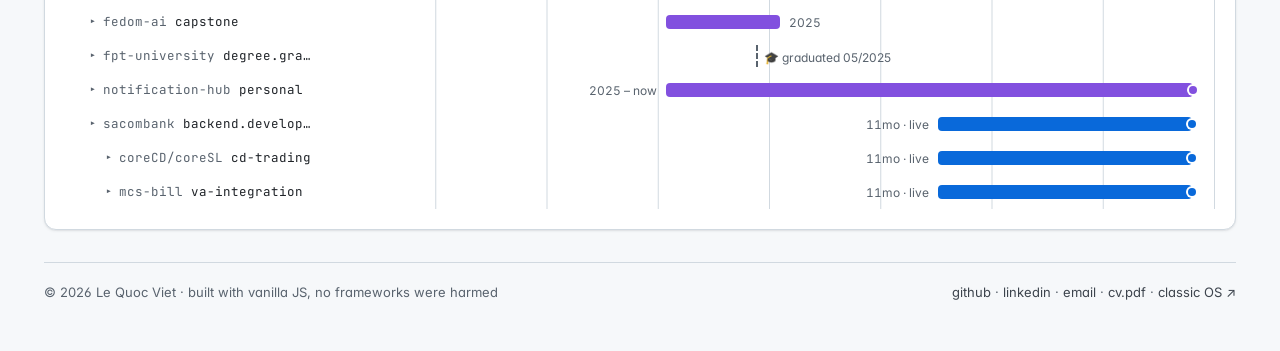
==== commit 2f7c2c9f: "Fix sticky-feeling scroll in the payment story Measured before changing anything: the story was pinn" ====
--- a/system/index.html
+++ b/system/index.html
@@ -101,7 +101,10 @@
         <svg id="story-svg" role="img" aria-labelledby="story-svg-title"><title id="story-svg-title">Life of a payment</title></svg>
         <div class="story-badge" id="story-badge" aria-hidden="true"></div>
       </div>
-      <div class="story-dots" id="story-dots"></div>
+      <div class="story-nav">
+        <div class="story-dots" id="story-dots"></div>
+        <button type="button" class="story-skip" id="story-skip">Skip story ↓</button>
+      </div>
     </div>
   </section>
 
--- a/system/system.css
+++ b/system/system.css
@@ -634,7 +634,7 @@
 }
 
 /* scroll story (pinned) */
-.story { position: relative; height: 520vh; }
+.story { position: relative; height: 300vh; }  /* ~360px of scrolling per chapter */
 .story-sticky {
   position: sticky; top: 0; height: 100vh; height: 100svh;
   display: grid; grid-template-columns: minmax(0, .85fr) minmax(0, 1.25fr); align-items: center; gap: 48px;
@@ -657,7 +657,10 @@
   background: color-mix(in srgb, var(--ok) 14%, var(--card)); color: var(--ok);
   font-size: 15px; font-weight: 700; letter-spacing: -.01em;
 }
-.story-dots { position: absolute; left: 0; bottom: 48px; display: flex; gap: 8px; }
+.story-nav { position: absolute; left: 0; bottom: 40px; display: flex; align-items: center; gap: 20px; }
+.story-dots { display: flex; gap: 8px; }
+.story-skip { background: none; border: 0; padding: 6px 0; font-size: 14px; font-weight: 500; color: var(--muted); }
+.story-skip:hover { color: var(--signal); }
 .story-dots button { width: 8px; height: 8px; padding: 0; border: 0; border-radius: 4px; background: var(--line-strong); opacity: .5; transition: width var(--dur-l) var(--ease-out), opacity var(--dur-m), background var(--dur-m); }
 .story-dots button.on { width: 28px; background: var(--signal); opacity: 1; }
 .story-dots button:hover { opacity: 1; }
@@ -729,13 +732,13 @@
   .st-title { font-size: 13.5px; }
   .st-sub { font-size: 11px; }
   .story-stage svg { max-height: calc(100svh - 300px); }
-  .story-dots { position: static; }
+  .story-nav { position: static; justify-content: space-between; }
   .story-badge { top: 10px; right: 10px; font-size: 13px; padding: 6px 10px; }
   .work-grid { grid-template-columns: minmax(0, 1fr); }
   .work-card { min-height: 0; padding: 24px; }
   .section-head { margin: 96px 0 28px; }
 }
-@media (max-width: 900px) and (min-width: 0) { .story { height: 460vh; } }
+@media (max-width: 900px) and (min-width: 0) { .story { height: 280vh; } }
 
 /* ====== TL;DR / recruiter view ====== */
 body.cv-mode .intro, body.cv-mode .stats, body.cv-mode .stage, body.cv-mode .lower { display: none; }
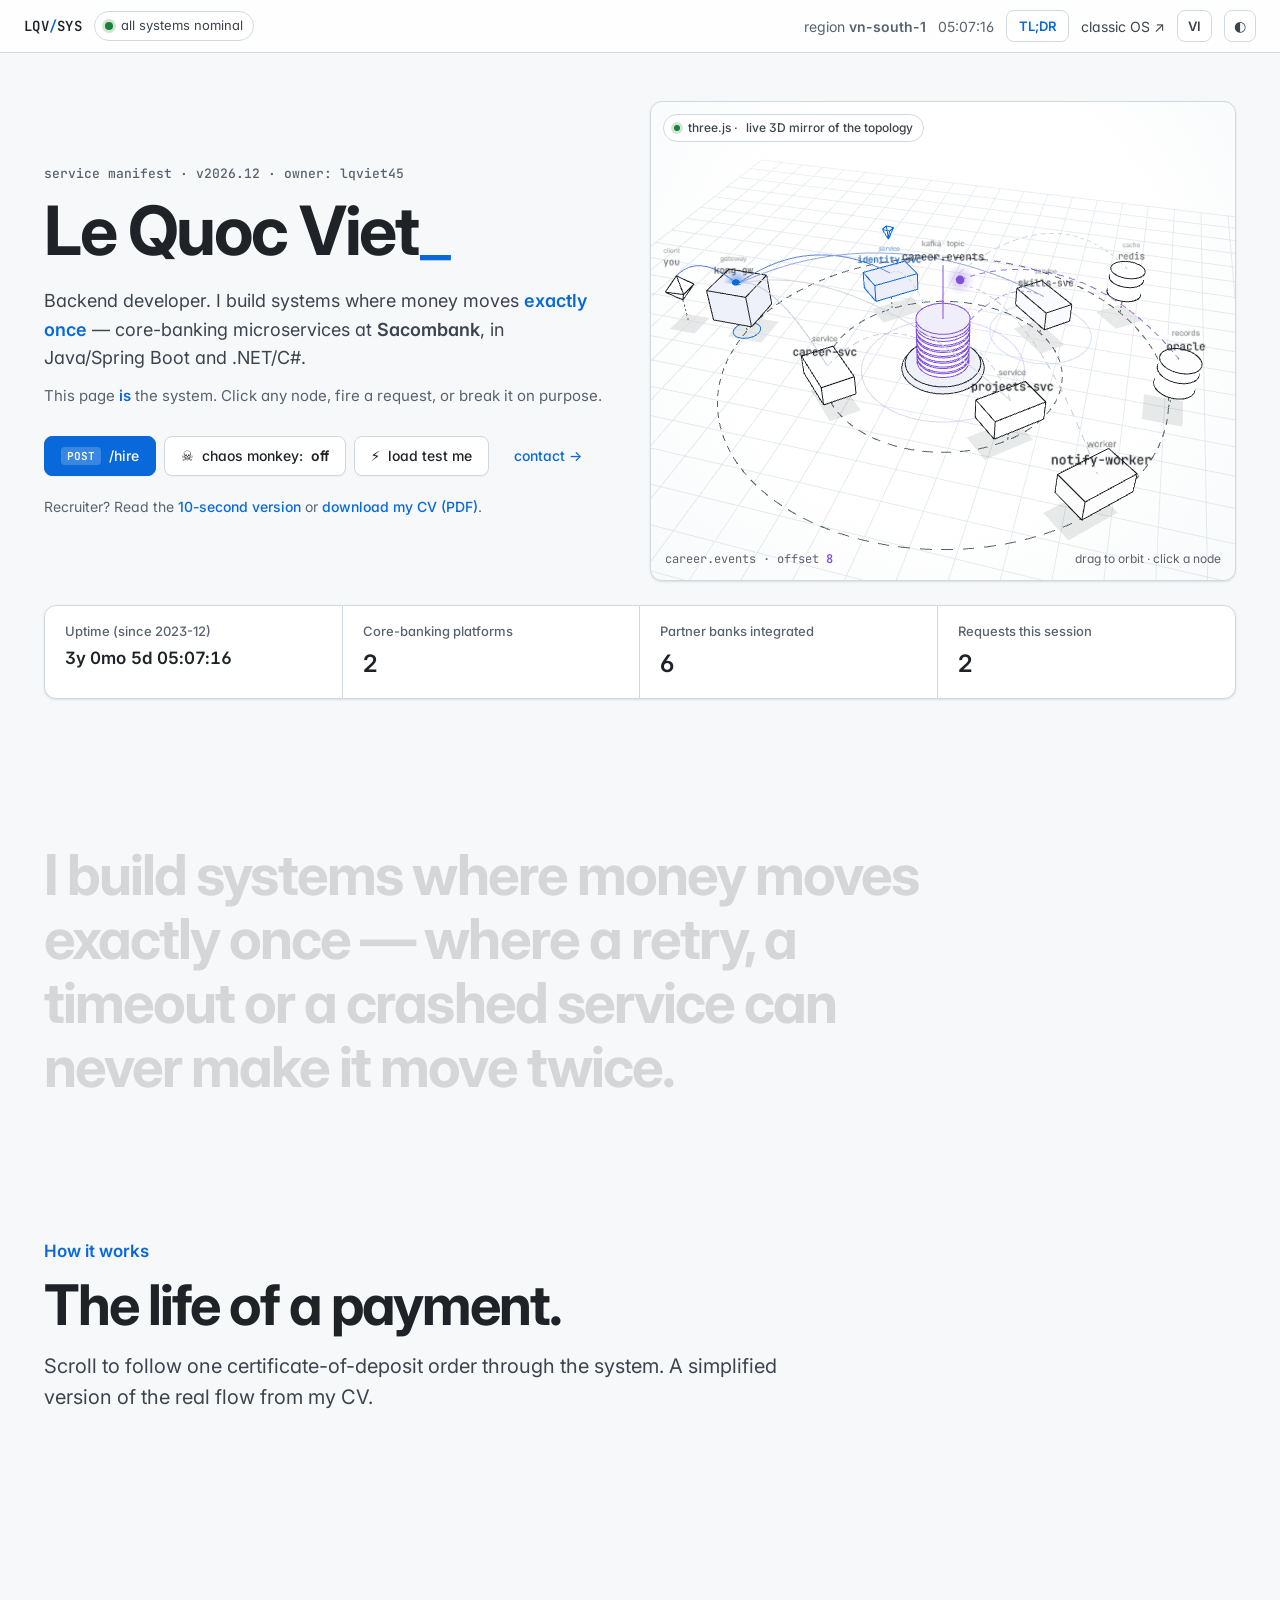
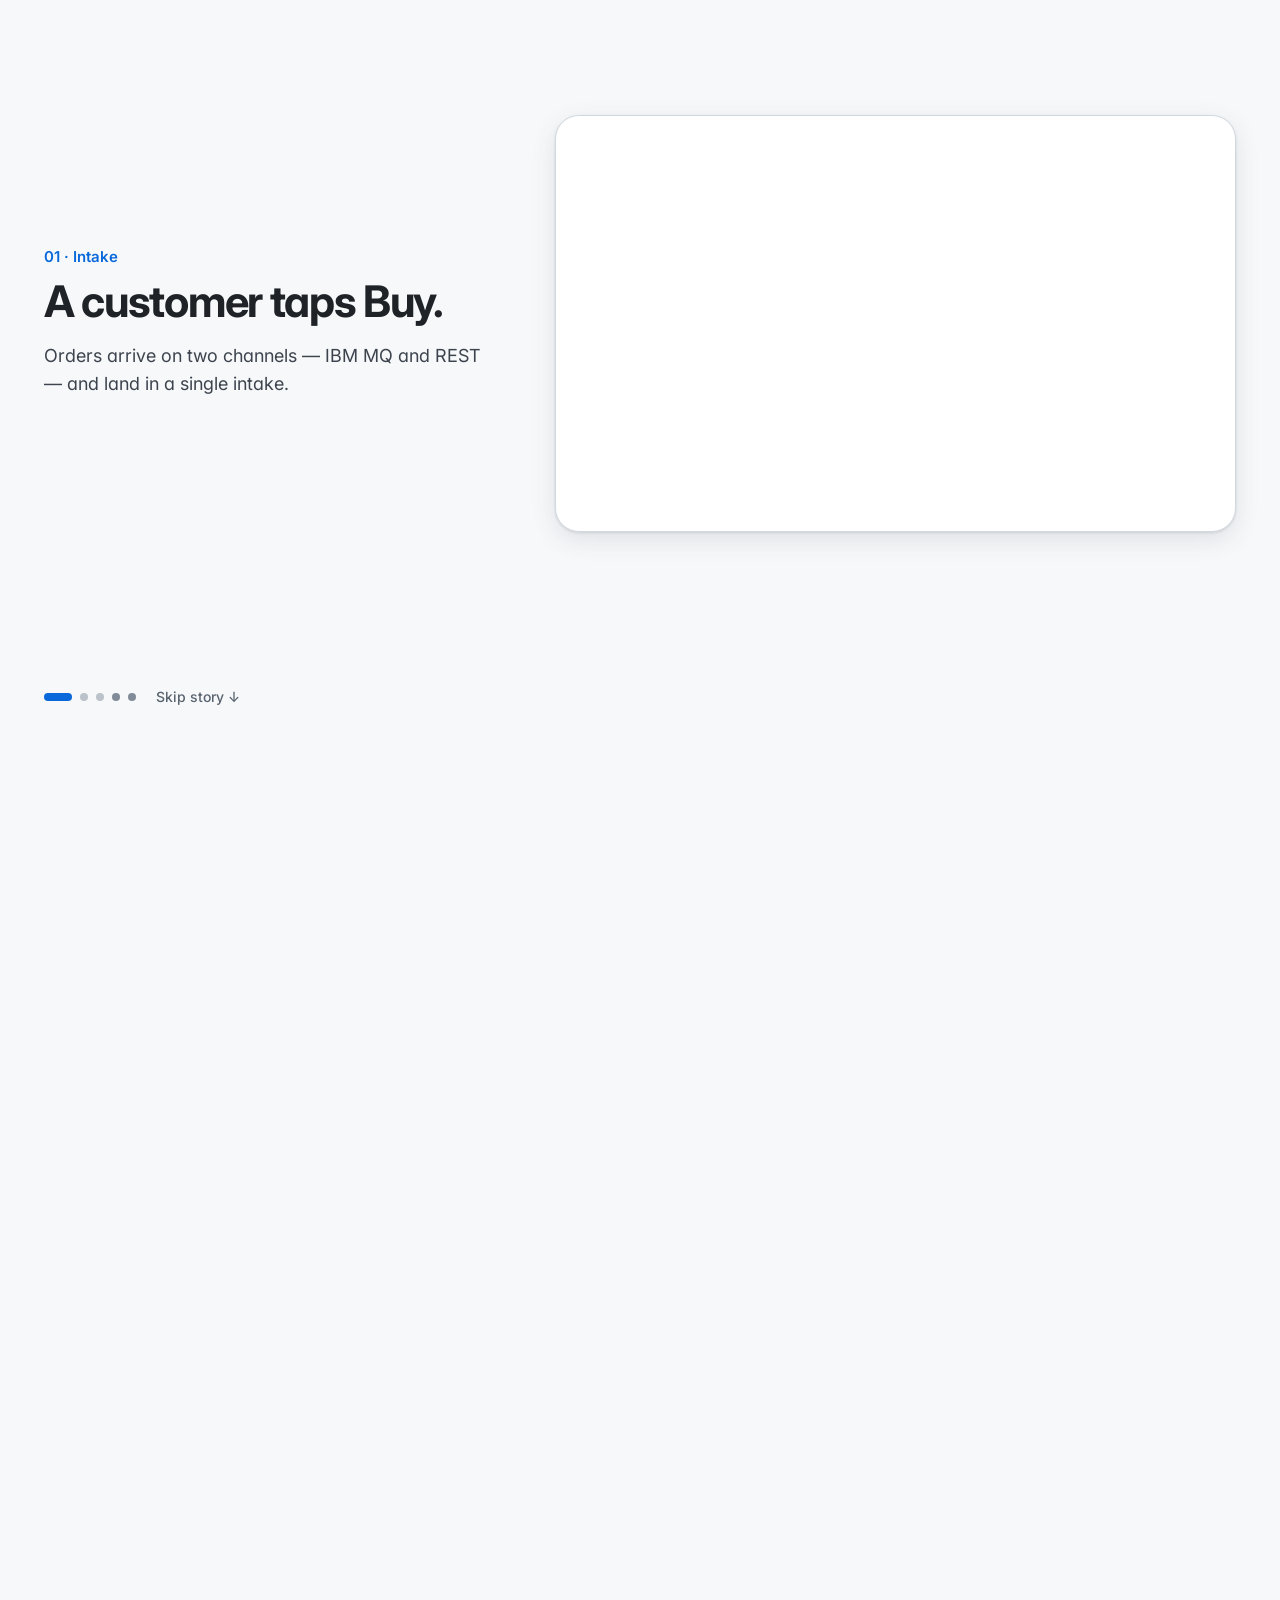
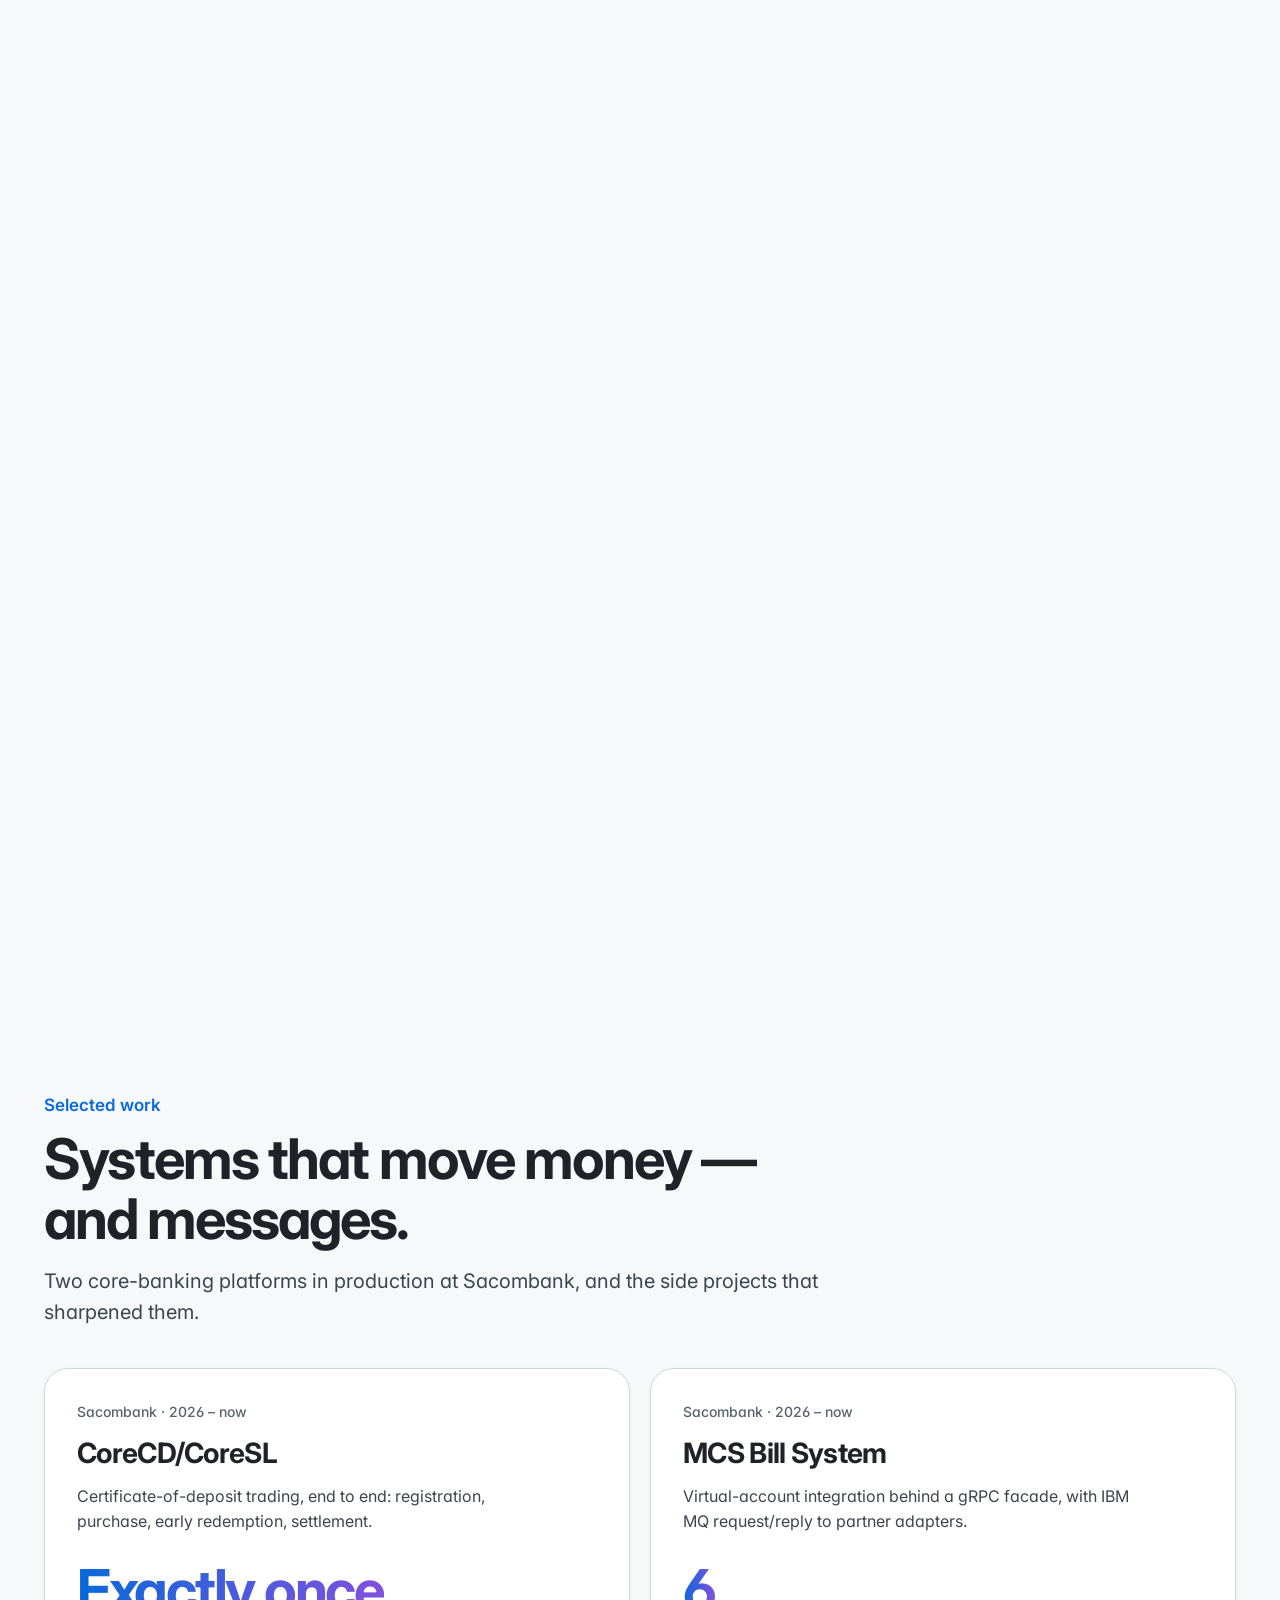
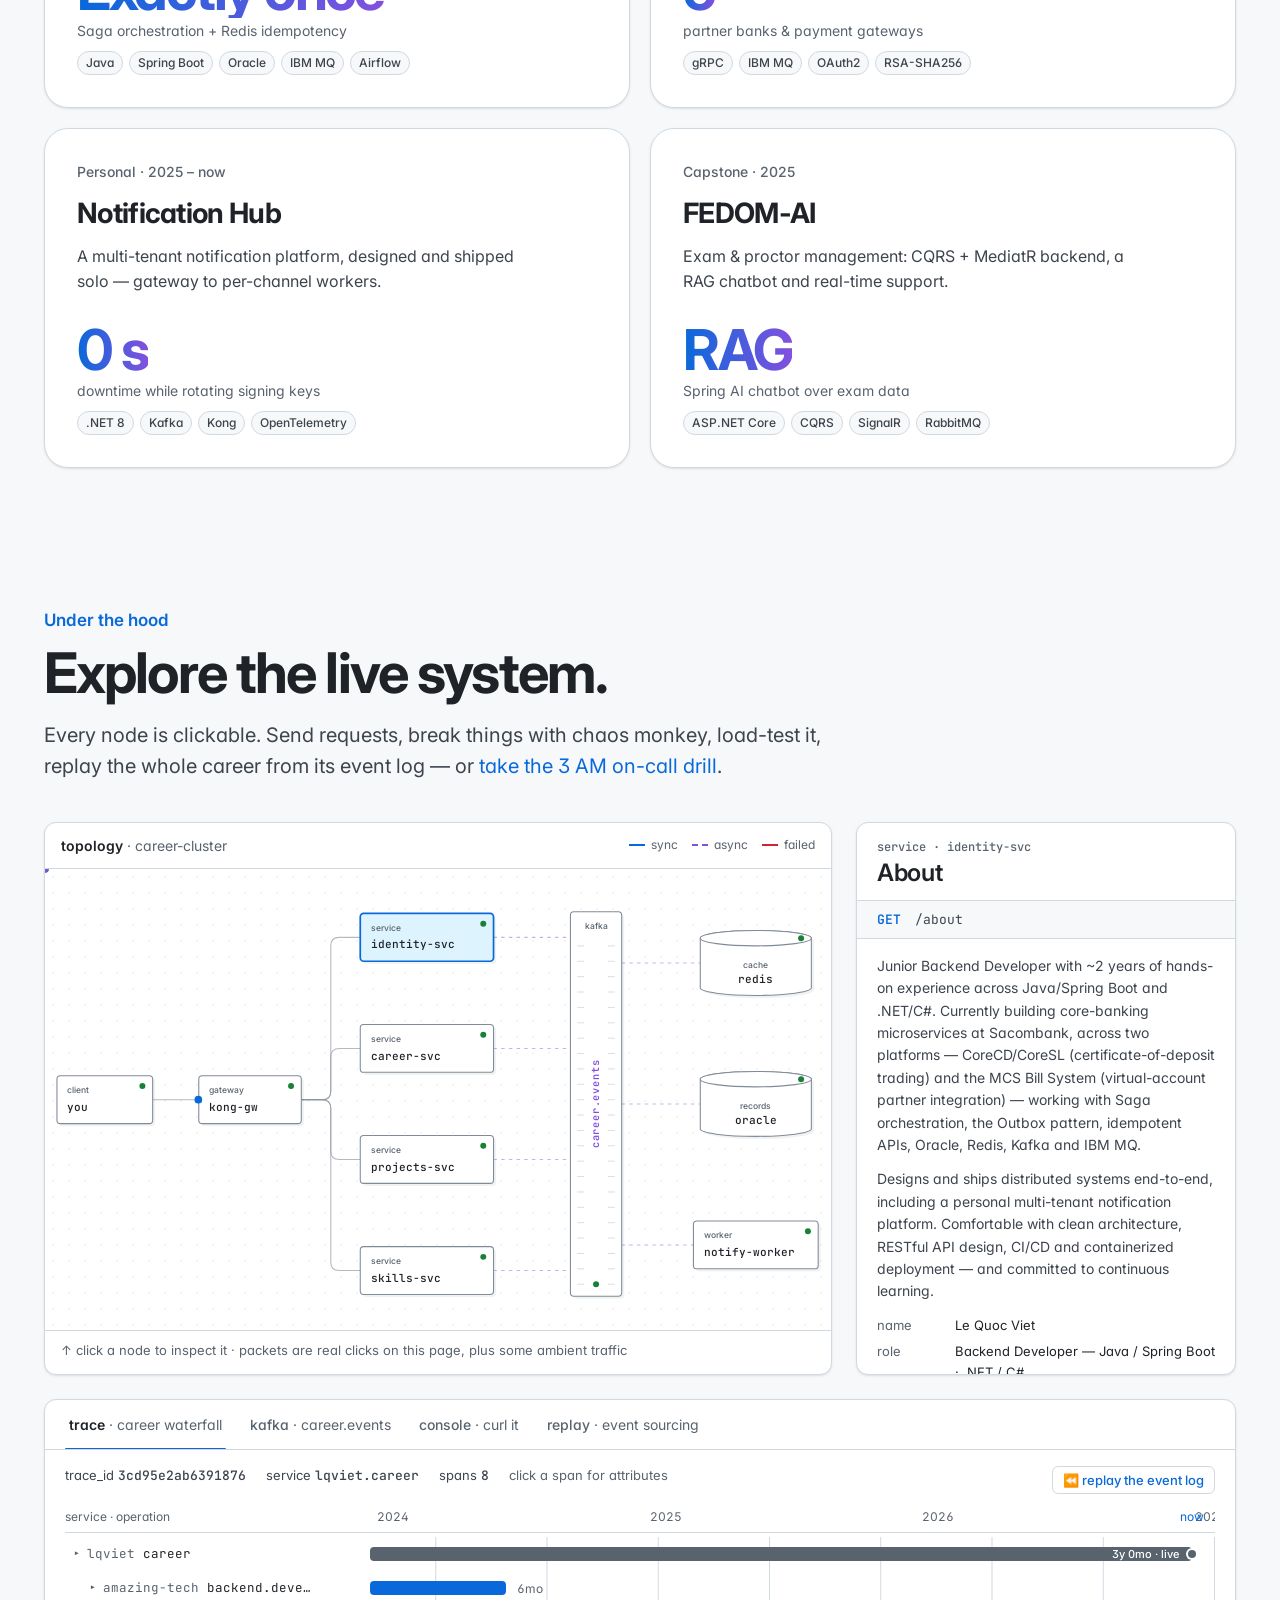
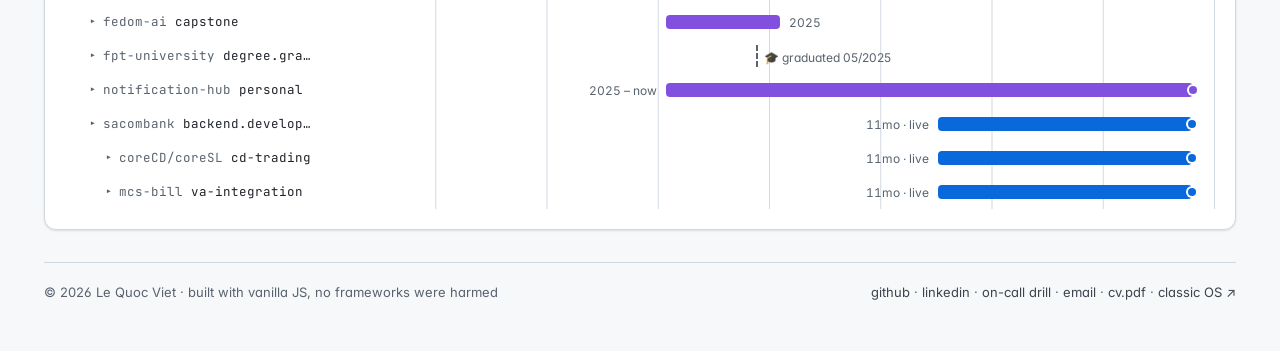
==== commit 1c89c941: "Add "On-call drill · 03:00", a simulated incident with a blameless postmortem - Pager: a P1 alert fo" ====
--- a/system/index.html
+++ b/system/index.html
@@ -188,6 +188,7 @@
     <span>© <span id="year">2026</span> <span data-i18n="name">Le Quoc Viet</span> · <span data-i18n="footer">built with vanilla JS, no frameworks were harmed</span></span>
     <span><a href="https://github.com/lqviet45" target="_blank" rel="noopener">github</a> ·
       <a href="https://www.linkedin.com/in/le-quoc-viet-a03721240" target="_blank" rel="noopener">linkedin</a> ·
+      <a href="#" data-incident title="↑↑↓↓←→←→BA">on-call drill</a> ·
       <a href="mailto:lqviet455@gmail.com">email</a> ·
       <a href="../cv/Le-Quoc-Viet-CV.pdf" download>cv.pdf</a> ·
       <a href="../" data-i18n="classic">classic&nbsp;OS&nbsp;↗</a></span>
@@ -215,6 +216,11 @@
   <div class="saga-card lt-card" role="dialog" aria-modal="true" aria-labelledby="lt-title" id="lt-card"></div>
 </div>
 
+<!-- ====== On-call drill (incident.js) ====== -->
+<div class="saga inc-overlay" id="inc" hidden>
+  <div class="inc-card" id="inc-card" role="dialog" aria-modal="true" aria-label="On-call drill"></div>
+</div>
+
 <div class="toast" id="toast" hidden></div>
 
 <script src="system.js"></script>
@@ -222,6 +228,7 @@
 <script src="loadtest.js"></script>
 <script src="replay.js"></script>
 <script src="story.js"></script>
+<script src="incident.js"></script>
 <script src="motion.js"></script>
 <script type="importmap">
   { "imports": { "three": "./vendor/three.module.min.js", "three/addons/controls/OrbitControls.js": "./vendor/OrbitControls.js" } }
--- a/system/system.css
+++ b/system/system.css
@@ -740,6 +740,87 @@
 }
 @media (max-width: 900px) and (min-width: 0) { .story { height: 280vh; } }
 
+/* ====== On-call drill ====== */
+.inc-overlay { background: color-mix(in srgb, var(--err) 18%, rgba(1, 4, 9, .6)); }
+.inc-card {
+  width: min(560px, 100%); max-height: calc(100vh - 32px); overflow-y: auto;
+  background: var(--card); border: 1px solid var(--line); border-radius: var(--radius);
+  box-shadow: var(--shadow-lg); padding: 20px 24px 24px;
+  animation: pop .25s var(--ease-out);
+}
+.inc-pager { border-top: 4px solid var(--err-strong); animation: pop .25s var(--ease-out), pager-buzz .5s ease-in-out .25s 3; }
+@keyframes pager-buzz { 0%, 100% { transform: translateX(0); } 20% { transform: translateX(-6px) rotate(-.4deg); } 40% { transform: translateX(6px) rotate(.4deg); } 60% { transform: translateX(-4px); } 80% { transform: translateX(4px); } }
+.inc-pager-top { display: flex; justify-content: space-between; align-items: center; margin-bottom: 14px; }
+.inc-sev { background: var(--err-strong); color: #fff; font: 700 13px var(--mono); padding: 3px 10px; border-radius: 6px; animation: blink 1s steps(2) infinite; }
+.inc-clock { font: 600 15px var(--mono); color: var(--ink-2); font-variant-numeric: tabular-nums; }
+.inc-pager-kicker { margin: 0 0 4px; font-size: 14px; font-weight: 500; color: var(--muted); }
+.inc-pager-title { margin: 0 0 8px; font-size: 28px; font-weight: 700; letter-spacing: -.02em; }
+.inc-pager-body { margin: 0 0 20px; font-size: 15px; color: var(--ink-2); }
+.inc-console, .inc-pm { width: min(1000px, 100%); }
+.inc-bar { display: flex; flex-wrap: wrap; align-items: center; gap: 8px 20px; margin: 12px 0 16px; font-size: 13px; }
+.inc-status { display: inline-flex; align-items: center; gap: 6px; padding: 3px 10px; border-radius: 999px; font-weight: 600; }
+.inc-status.bad { color: var(--err); background: color-mix(in srgb, var(--err) 12%, var(--card)); }
+.inc-status.bad span { animation: blink 1s steps(2) infinite; }
+.inc-status.good { color: var(--ok); background: color-mix(in srgb, var(--ok) 12%, var(--card)); }
+.inc-meta { color: var(--muted); }
+.inc-meta b { color: var(--ink); font: 500 13px var(--mono); font-variant-numeric: tabular-nums; }
+.inc-grid { display: grid; grid-template-columns: minmax(0, 1.1fr) minmax(0, .9fr); gap: 20px; }
+.inc-tiles { display: grid; grid-template-columns: 1fr 1fr; gap: 12px; margin-bottom: 14px; }
+.inc-tile { border: 1px solid var(--line); border-radius: var(--radius-sm); padding: 10px 12px 6px; }
+.inc-tile-top { display: flex; justify-content: space-between; align-items: baseline; font-size: 13px; color: var(--muted); }
+.inc-tile-top b { font-size: 20px; font-variant-numeric: tabular-nums; }
+.inc-tile-top b.bad { color: var(--err); }
+.inc-tile-top b.good { color: var(--ok); }
+.inc-spark { display: block; width: 100%; height: auto; margin-top: 4px; }
+.inc-breach { fill: color-mix(in srgb, var(--err) 7%, transparent); }
+.inc-slo { stroke: var(--line-strong); stroke-width: 1; }
+.inc-slo-label { font: 10px var(--sans); fill: var(--muted); }
+.inc-line { fill: none; stroke-width: 2; stroke-linecap: round; stroke-linejoin: round; }
+.inc-dot { stroke: var(--card); stroke-width: 2; }
+.inc-h { margin: 16px 0 8px; font-size: 14px; font-weight: 600; }
+.inc-grid .inc-h:first-of-type { margin-top: 0; }
+.inc-hint { margin: -4px 0 10px; font-size: 13px; color: var(--muted); }
+.inc-log { list-style: none; margin: 0; padding: 6px; height: 230px; overflow-y: auto; font: 12.5px/1.5 var(--mono); background: var(--inset); border: 1px solid var(--line); border-radius: var(--radius-sm); }
+.inc-log li { display: grid; grid-template-columns: 64px 14px minmax(0, 1fr); gap: 6px; padding: 4px 6px; border-radius: 4px; animation: fade-in var(--dur-m) var(--ease-out); }
+.inc-log .inc-t { color: var(--muted); font-variant-numeric: tabular-nums; }
+.inc-log .inc-i { text-align: center; }
+.inc-log .bad { color: var(--err); }
+.inc-log .good { color: var(--ok); }
+.inc-log .warn { color: var(--warn); }
+.inc-log .clue { color: var(--async); }
+.inc-log .cmd { color: var(--muted); }
+.inc-log-full { height: auto; max-height: 260px; margin-top: 8px; }
+.inc-log-full li { display: block; }
+.inc-actions { display: flex; flex-direction: column; gap: 8px; }
+.inc-act {
+  display: grid; grid-template-columns: 28px minmax(0, 1fr); align-items: center; gap: 10px; text-align: left;
+  padding: 10px 12px; background: var(--card); border: 1px solid var(--line); border-radius: var(--radius-sm); color: var(--ink);
+  transition: border-color .15s, background .15s, transform .2s var(--ease-std);
+}
+.inc-act:hover:not(:disabled) { border-color: var(--signal); background: var(--signal-soft); }
+.inc-act:active:not(:disabled) { transform: scale(.98); }
+.inc-act:disabled { opacity: .55; cursor: progress; }
+.inc-act b { display: block; font-size: 14px; font-weight: 600; }
+.inc-act code { display: block; font-size: 11.5px; color: var(--muted); overflow: hidden; text-overflow: ellipsis; white-space: nowrap; }
+.inc-act.investigate { border-style: dashed; }
+.inc-act.used { background: var(--paper); }
+.inc-act.used b::after { content: ' ✓'; color: var(--muted); font-weight: 400; }
+.inc-act-icon { font-size: 18px; text-align: center; }
+.inc-pm-tiles { grid-template-columns: repeat(4, minmax(0, 1fr)); margin-top: 14px; }
+.inc-p { margin: 0 0 8px; font-size: 14.5px; line-height: 1.6; color: var(--ink-2); }
+.inc-two { display: grid; grid-template-columns: 1fr 1fr; gap: 0 24px; }
+.inc-ul { margin: 0 0 8px; padding-left: 18px; font-size: 14px; color: var(--ink-2); }
+.inc-ul li { margin-bottom: 4px; }
+.inc-todo li::marker { content: '☐  '; color: var(--signal); }
+.inc-note { margin: 12px 0 16px; font-size: 12.5px; color: var(--muted); }
+@media (max-width: 760px) {
+  .inc-grid, .inc-two, .inc-tiles { grid-template-columns: minmax(0, 1fr); }
+  .inc-pm-tiles { grid-template-columns: 1fr 1fr; }
+  .inc-pm-tiles div:nth-child(2) { border-right: 0; }
+  .inc-pm-tiles div:nth-child(-n+2) { border-bottom: 1px solid var(--line); }
+  .inc-log { height: 180px; }
+}
+
 /* ====== TL;DR / recruiter view ====== */
 body.cv-mode .intro, body.cv-mode .stats, body.cv-mode .stage, body.cv-mode .lower { display: none; }
 .cv-toolbar { display: flex; justify-content: space-between; align-items: center; flex-wrap: wrap; gap: 10px; margin-bottom: 20px; }
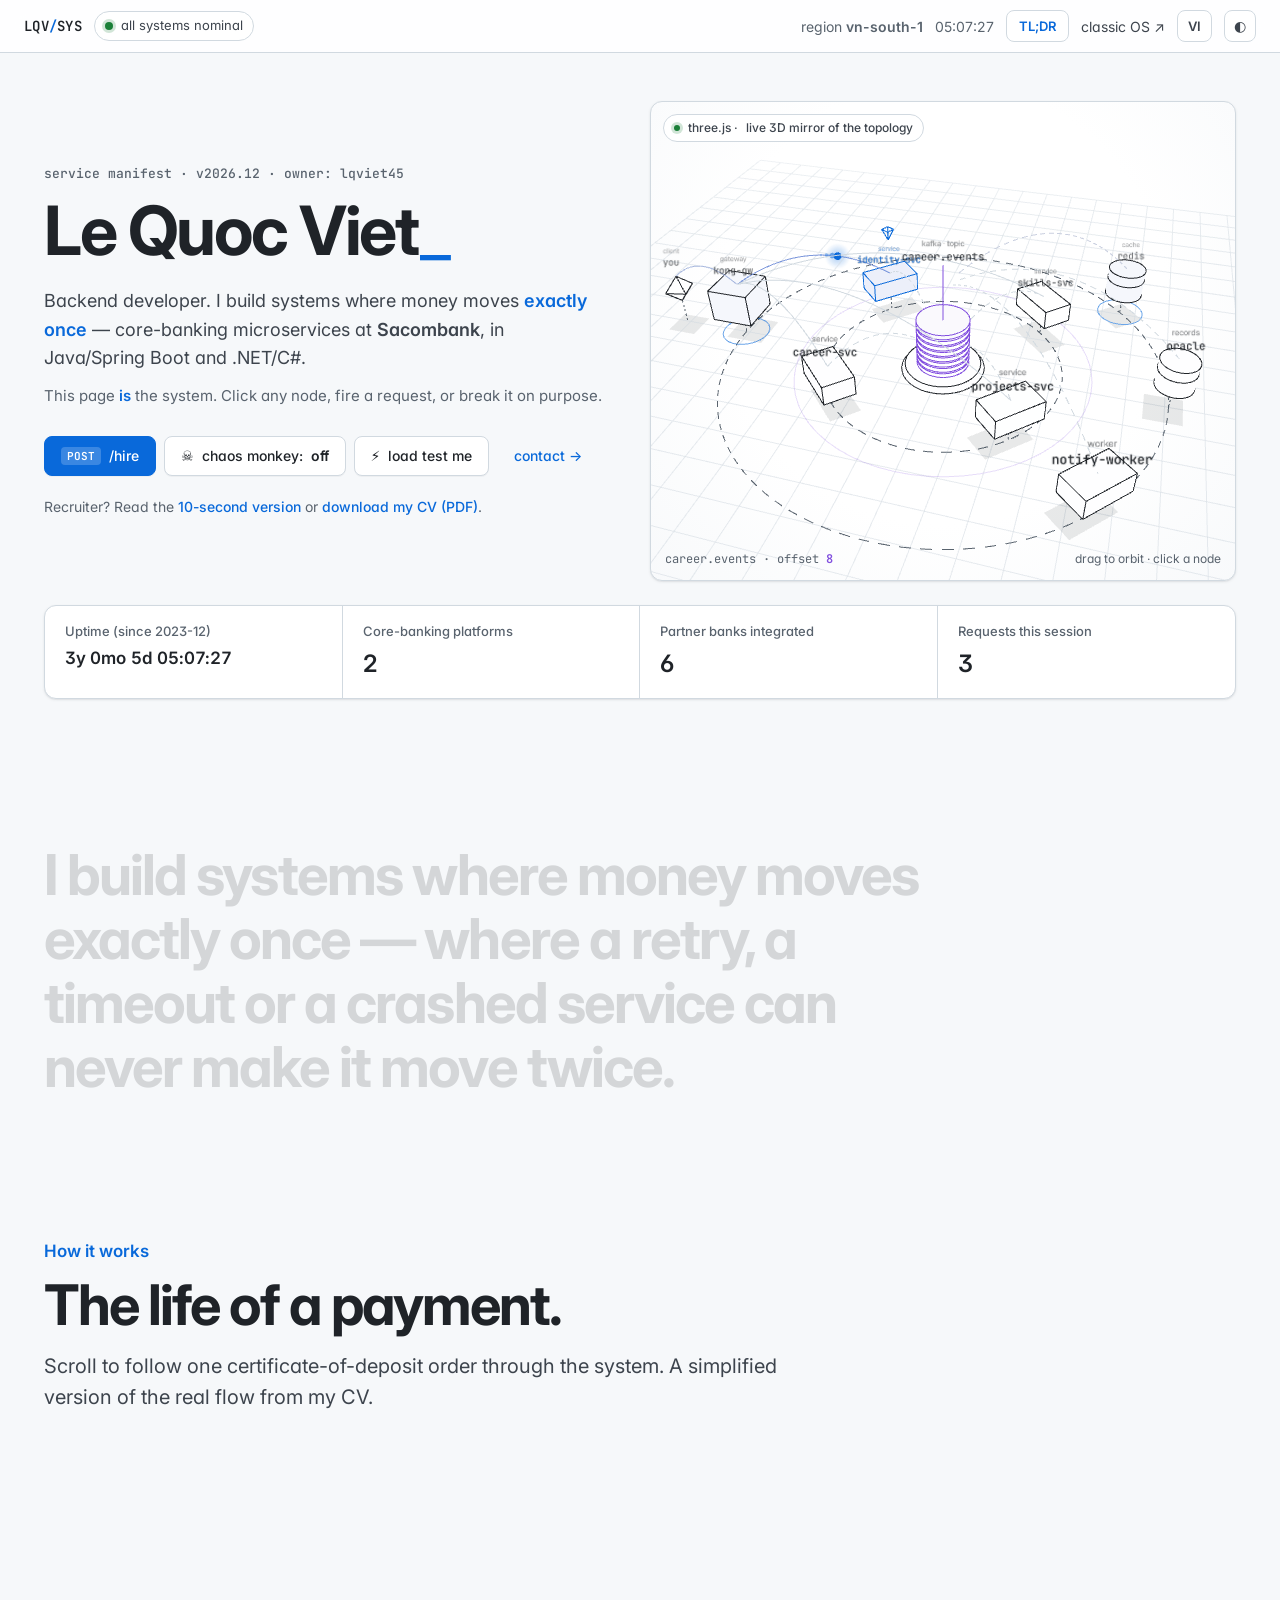
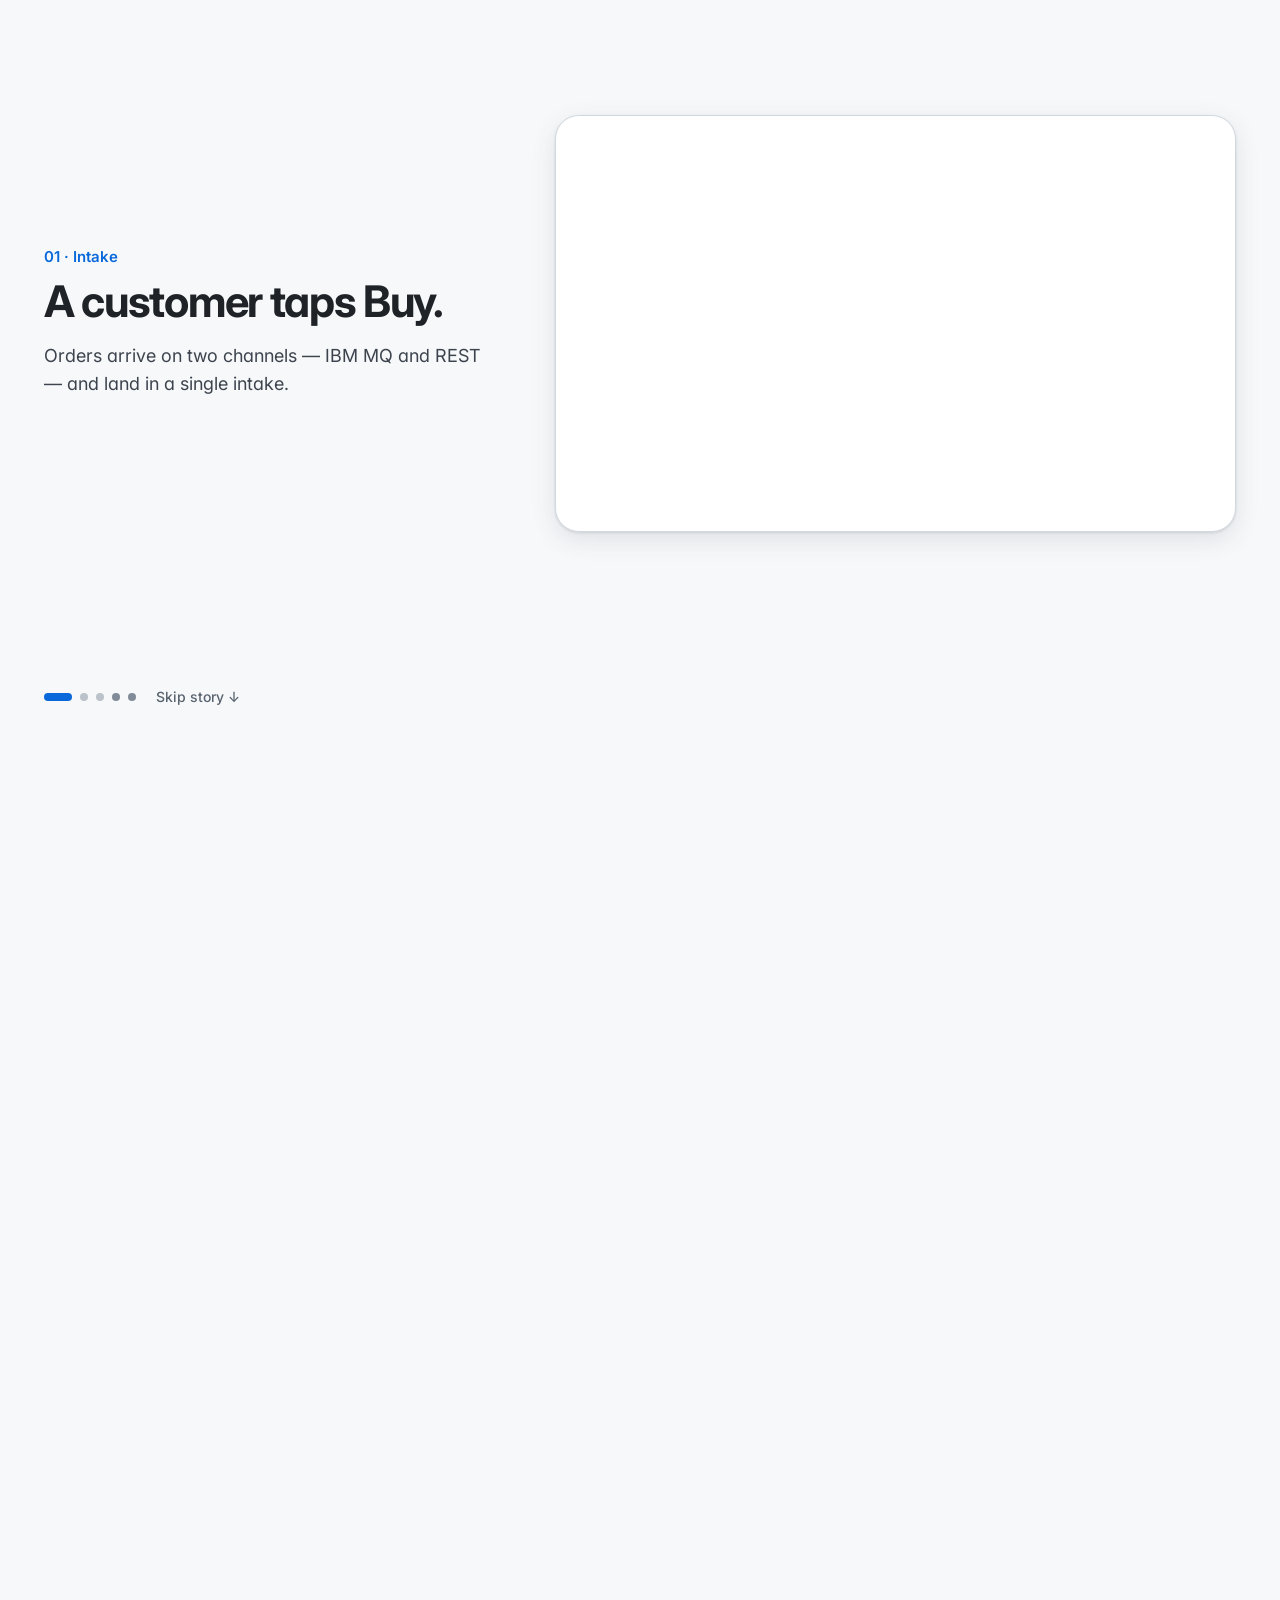
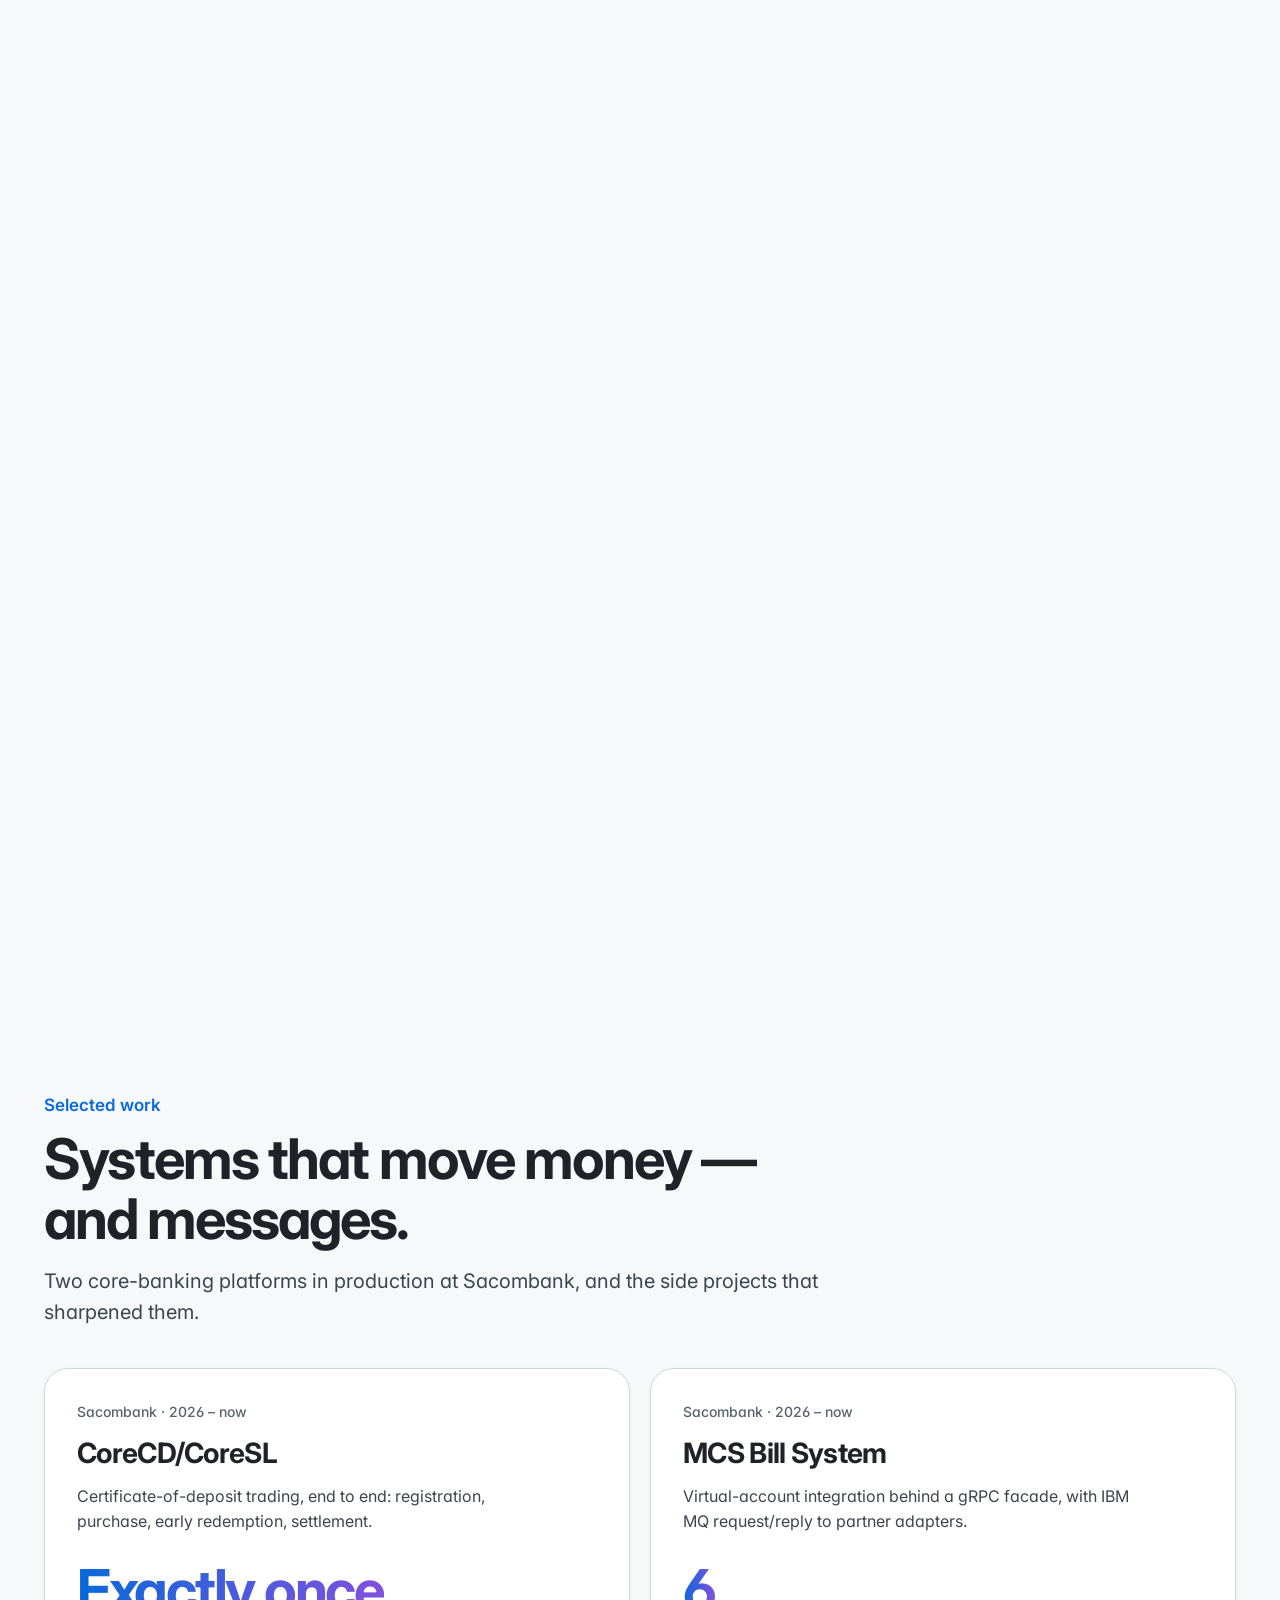
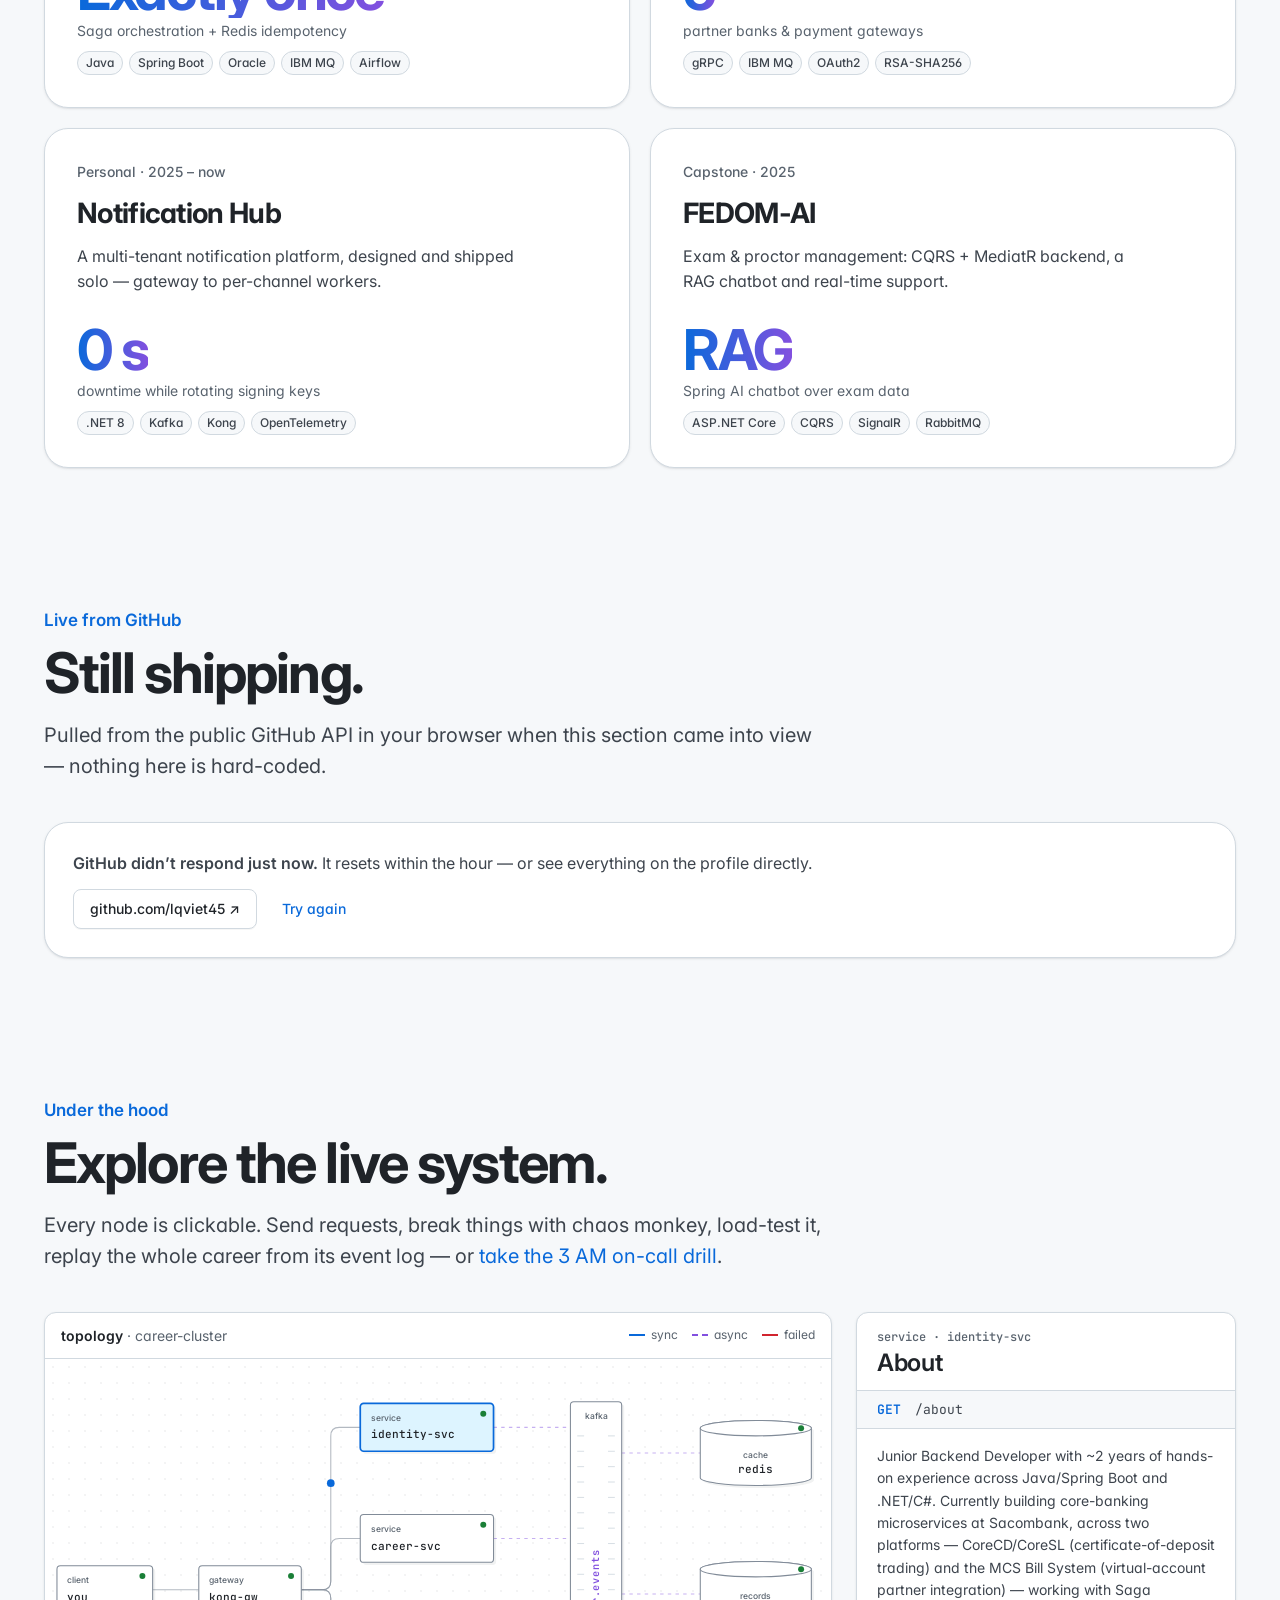
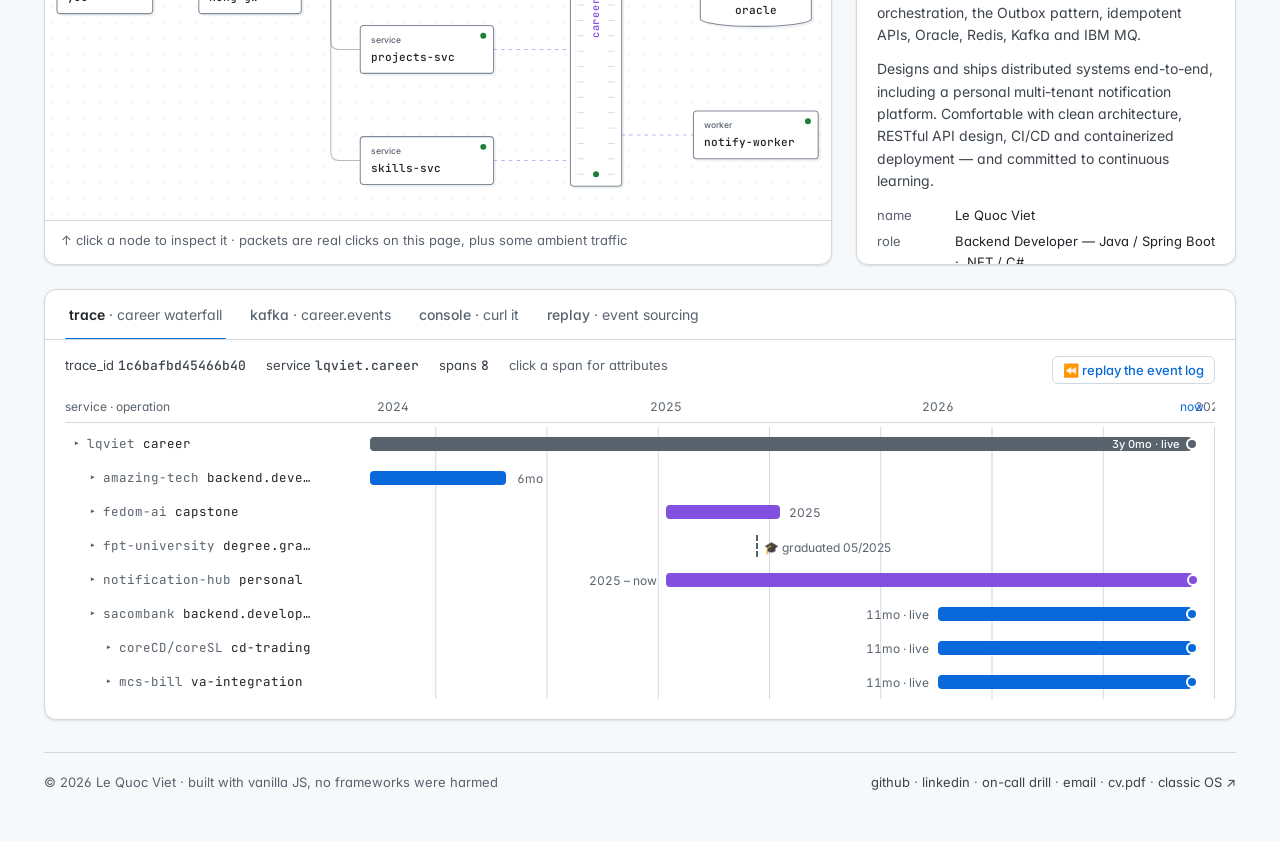
==== commit 10a84bcd: "Add "Live from GitHub" section fed by the public GitHub API Fetched in the visitor's browser (no tok" ====
--- a/system/index.html
+++ b/system/index.html
@@ -112,6 +112,10 @@
   <header class="section-head" id="work-head" data-reveal></header>
   <section class="work-grid" id="work-grid" data-reveal-stagger></section>
 
+  <!-- ====== Live from GitHub (github.js) ====== -->
+  <header class="section-head" id="gh-head" data-reveal></header>
+  <section class="gh-card" id="gh-box" data-reveal aria-live="polite"></section>
+
   <header class="section-head" id="explore-head" data-reveal></header>
 
   <section class="stage" data-reveal>
@@ -229,6 +233,7 @@
 <script src="replay.js"></script>
 <script src="story.js"></script>
 <script src="incident.js"></script>
+<script src="github.js"></script>
 <script src="motion.js"></script>
 <script type="importmap">
   { "imports": { "three": "./vendor/three.module.min.js", "three/addons/controls/OrbitControls.js": "./vendor/OrbitControls.js" } }
--- a/system/system.css
+++ b/system/system.css
@@ -821,6 +821,40 @@
   .inc-log { height: 180px; }
 }
 
+/* ====== Live from GitHub ====== */
+.gh-card { background: var(--card); border: 1px solid var(--line); border-radius: 24px; box-shadow: var(--shadow); padding: 28px; }
+.gh-tiles { display: grid; grid-template-columns: repeat(3, minmax(0, 1fr)); margin: 0 0 24px; border: 1px solid var(--line); border-radius: var(--radius-sm); }
+.gh-tiles div { padding: 14px 16px; border-right: 1px solid var(--line); }
+.gh-tiles div:last-child { border-right: 0; }
+.gh-tiles dt { font-size: 13px; font-weight: 500; color: var(--muted); }
+.gh-tiles dd { margin: 4px 0 0; font-size: 22px; font-weight: 600; letter-spacing: -.01em; }
+.gh-langs { display: flex; flex-wrap: wrap; gap: 4px 14px; font-size: 16px !important; font-weight: 500 !important; }
+.gh-langs span, .gh-repo-meta span { display: inline-flex; align-items: center; gap: 6px; }
+.gh-langs i, .gh-repo-meta i { width: 10px; height: 10px; border-radius: 50%; display: inline-block; box-shadow: 0 0 0 1px color-mix(in srgb, var(--ink) 15%, transparent); }
+.gh-grid { display: grid; grid-template-columns: minmax(0, 1.1fr) minmax(0, .9fr); gap: 28px; }
+.gh-chart { display: block; width: 100%; height: auto; overflow: visible; }
+.gh-empty { margin: 0; padding: 18px; border: 1px dashed var(--line); border-radius: var(--radius-sm); color: var(--muted); font-size: 14px; }
+.gh-repos { list-style: none; margin: 0; padding: 0; display: flex; flex-direction: column; gap: 8px; }
+.gh-repos a { display: flex; flex-direction: column; gap: 2px; padding: 10px 12px; border: 1px solid var(--line); border-radius: var(--radius-sm); color: var(--ink); transition: border-color .15s, background .15s; }
+.gh-repos a:hover { border-color: var(--signal); background: var(--signal-soft); text-decoration: none; }
+.gh-repo-name { font: 600 14px var(--mono); color: var(--signal); }
+.gh-repo-desc { font-size: 13.5px; color: var(--ink-2); }
+.gh-repo-meta { display: flex; flex-wrap: wrap; gap: 4px 14px; font-size: 12.5px; color: var(--muted); }
+.gh-foot { margin: 20px 0 0; font-size: 12.5px; color: var(--muted); }
+.gh-fallback p { margin: 0 0 14px; color: var(--ink-2); }
+.gh-skeleton { display: grid; gap: 12px; }
+.gh-skeleton span { height: 18px; border-radius: 6px; background: linear-gradient(90deg, var(--paper), var(--line), var(--paper)); background-size: 200% 100%; animation: gh-shimmer 1.2s linear infinite; }
+.gh-skeleton span:nth-child(1) { width: 60%; height: 28px; }
+.gh-skeleton span:nth-child(3) { width: 80%; }
+@keyframes gh-shimmer { from { background-position: 200% 0; } to { background-position: -200% 0; } }
+@media (max-width: 760px) {
+  .gh-card { padding: 20px; }
+  .gh-tiles { grid-template-columns: minmax(0, 1fr); }
+  .gh-tiles div { border-right: 0; border-bottom: 1px solid var(--line); }
+  .gh-tiles div:last-child { border-bottom: 0; }
+  .gh-grid { grid-template-columns: minmax(0, 1fr); }
+}
+
 /* ====== TL;DR / recruiter view ====== */
 body.cv-mode .intro, body.cv-mode .stats, body.cv-mode .stage, body.cv-mode .lower { display: none; }
 .cv-toolbar { display: flex; justify-content: space-between; align-items: center; flex-wrap: wrap; gap: 10px; margin-bottom: 20px; }
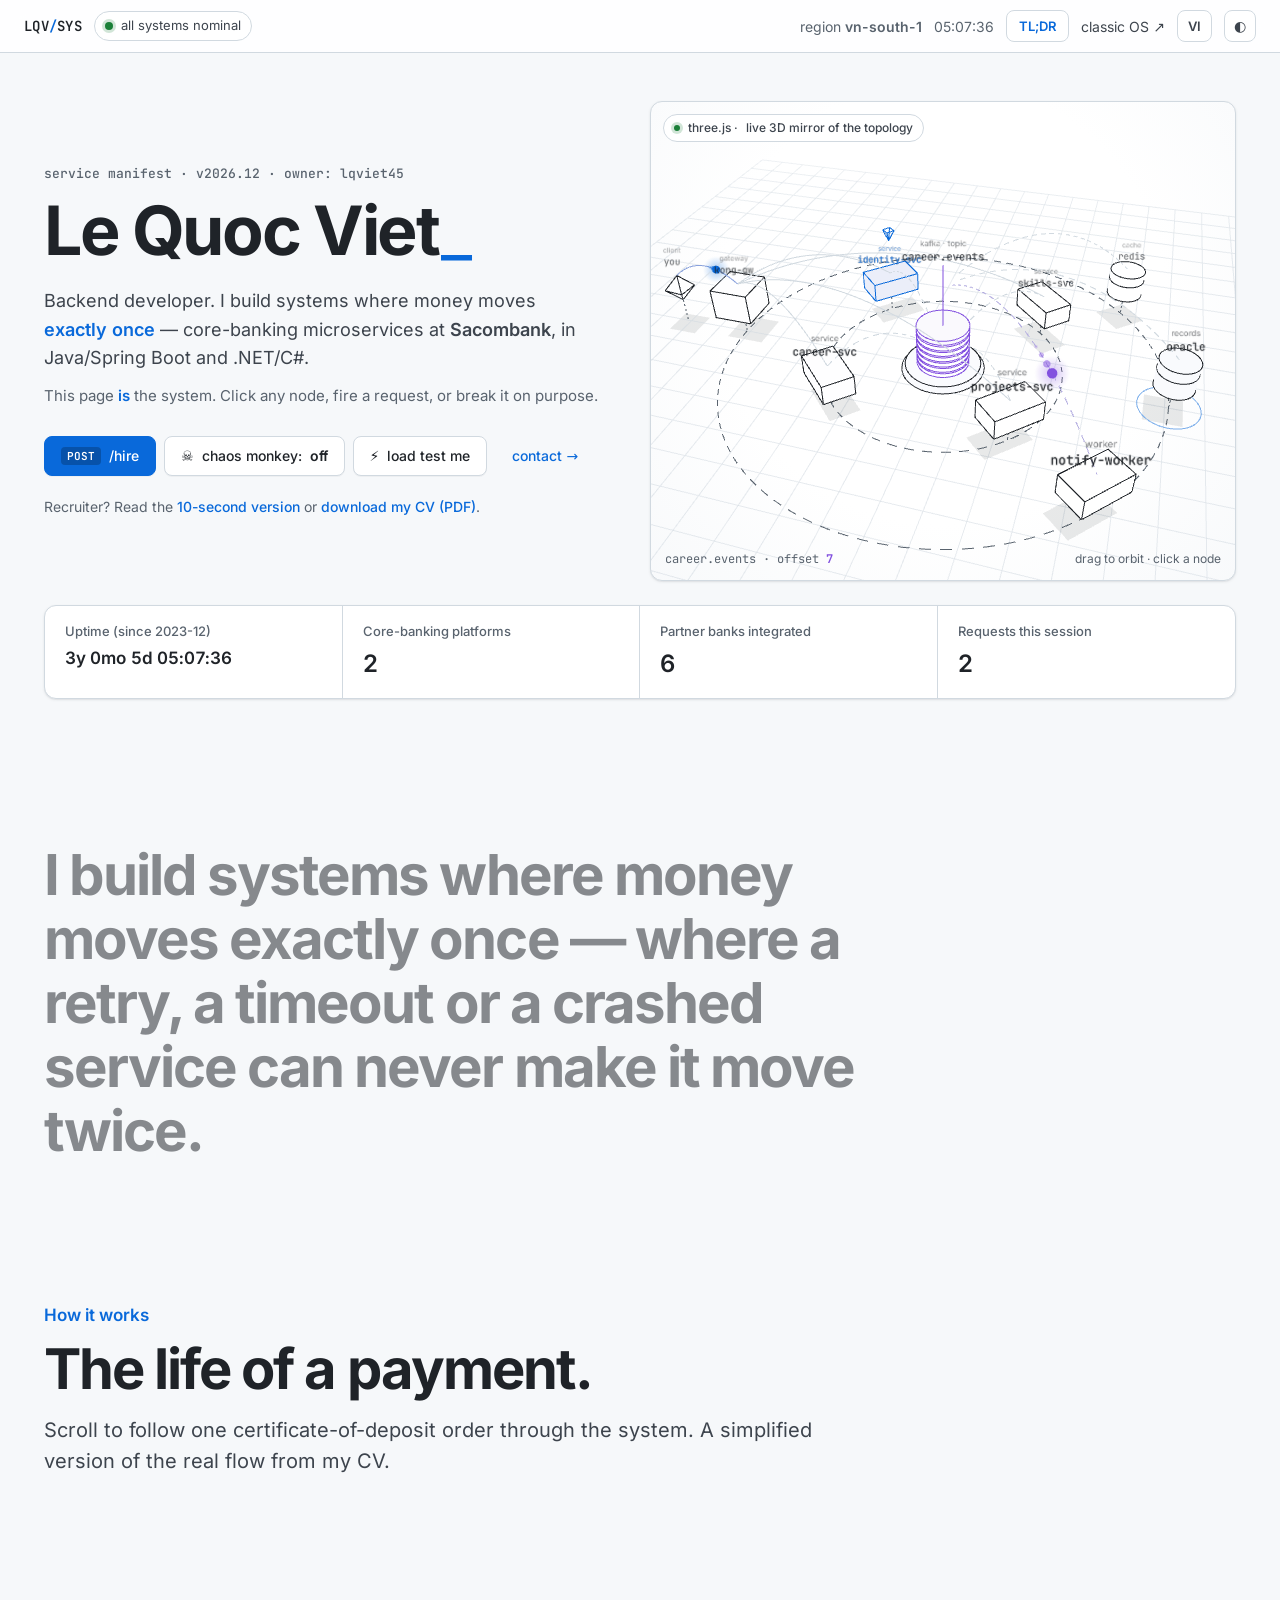
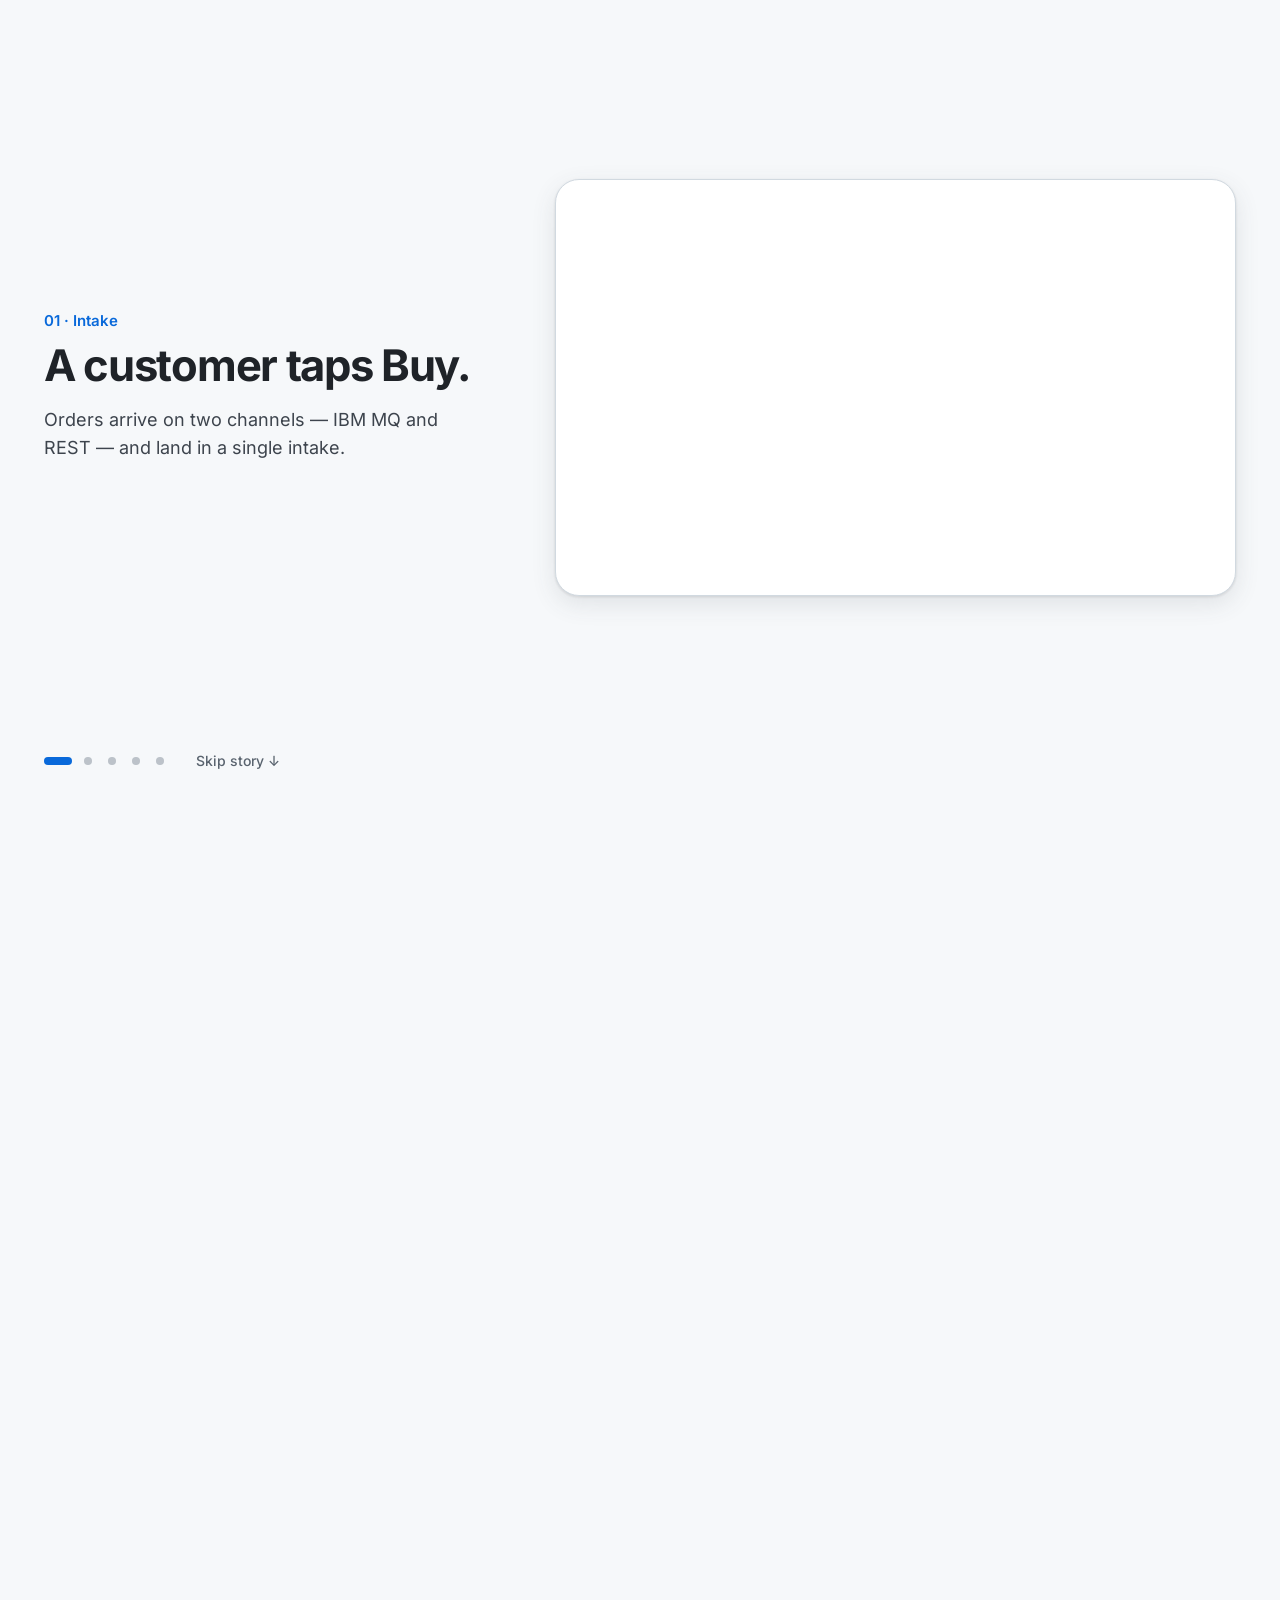
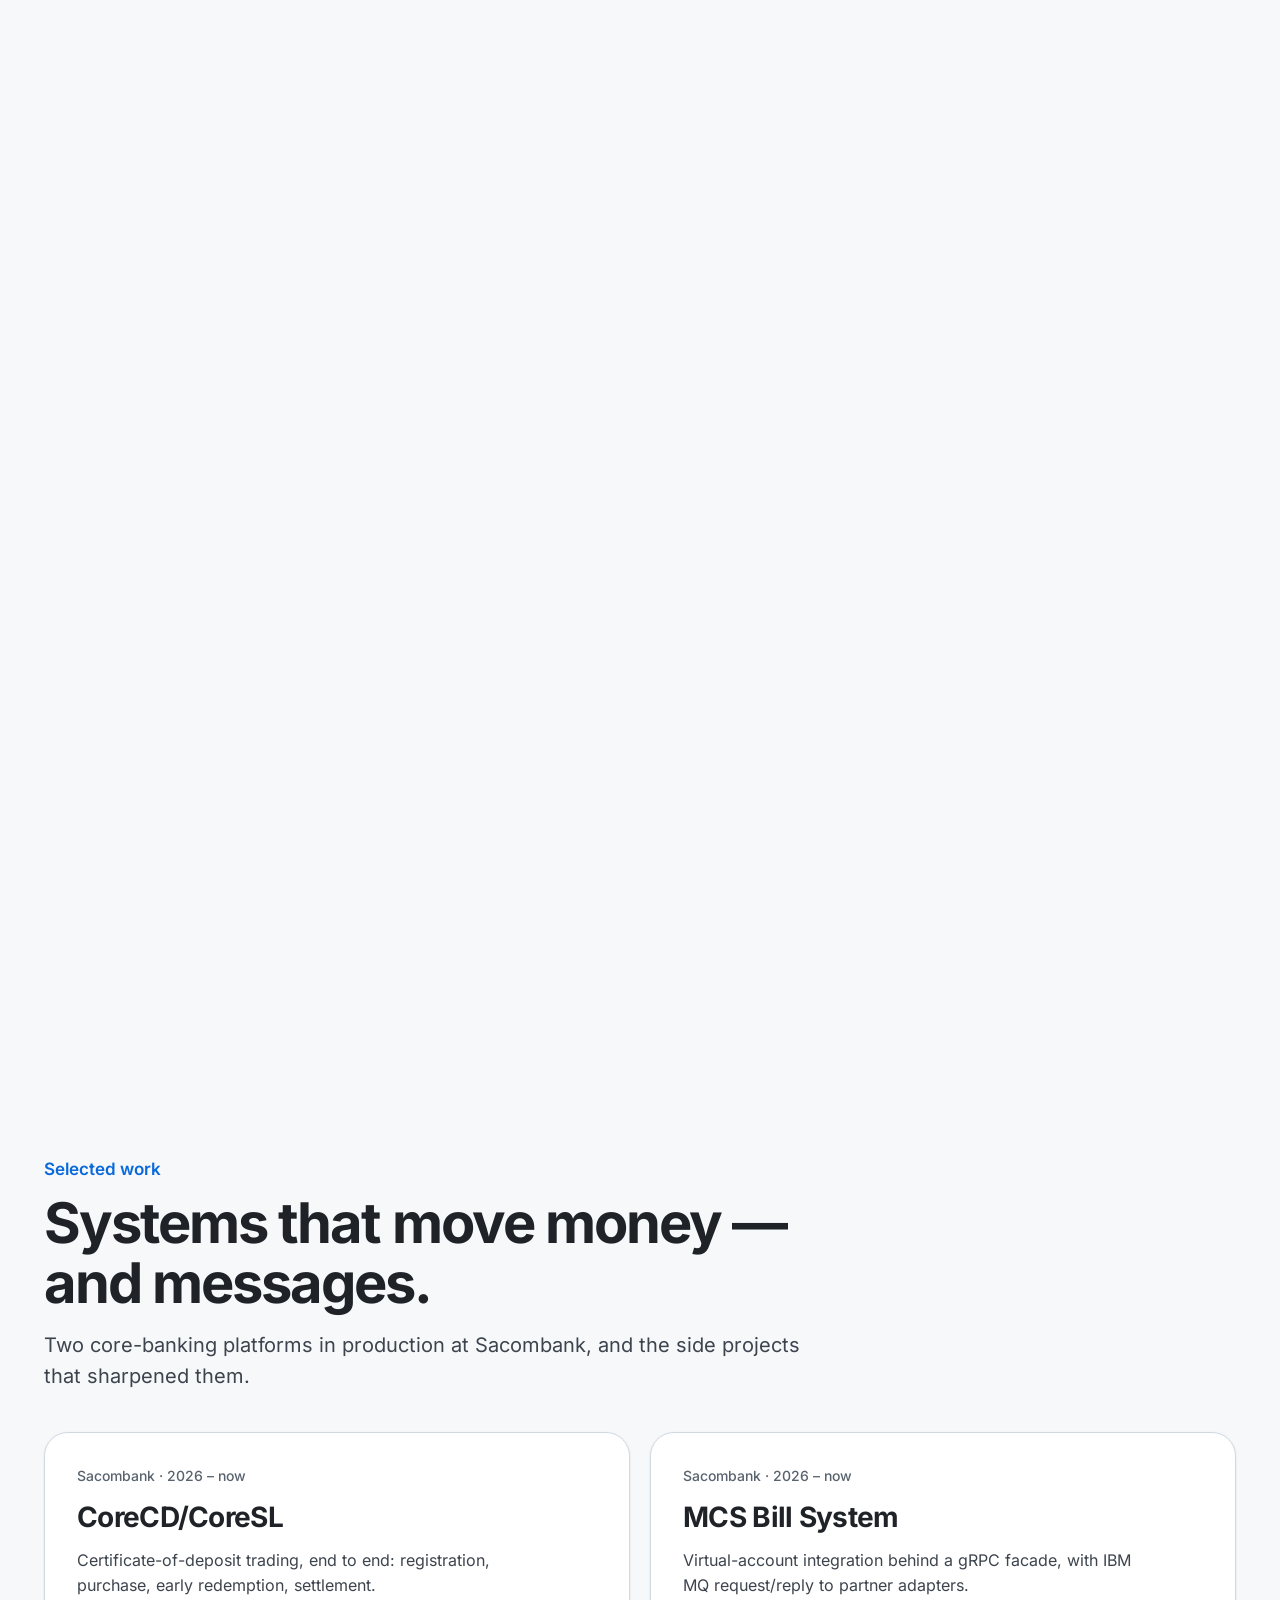
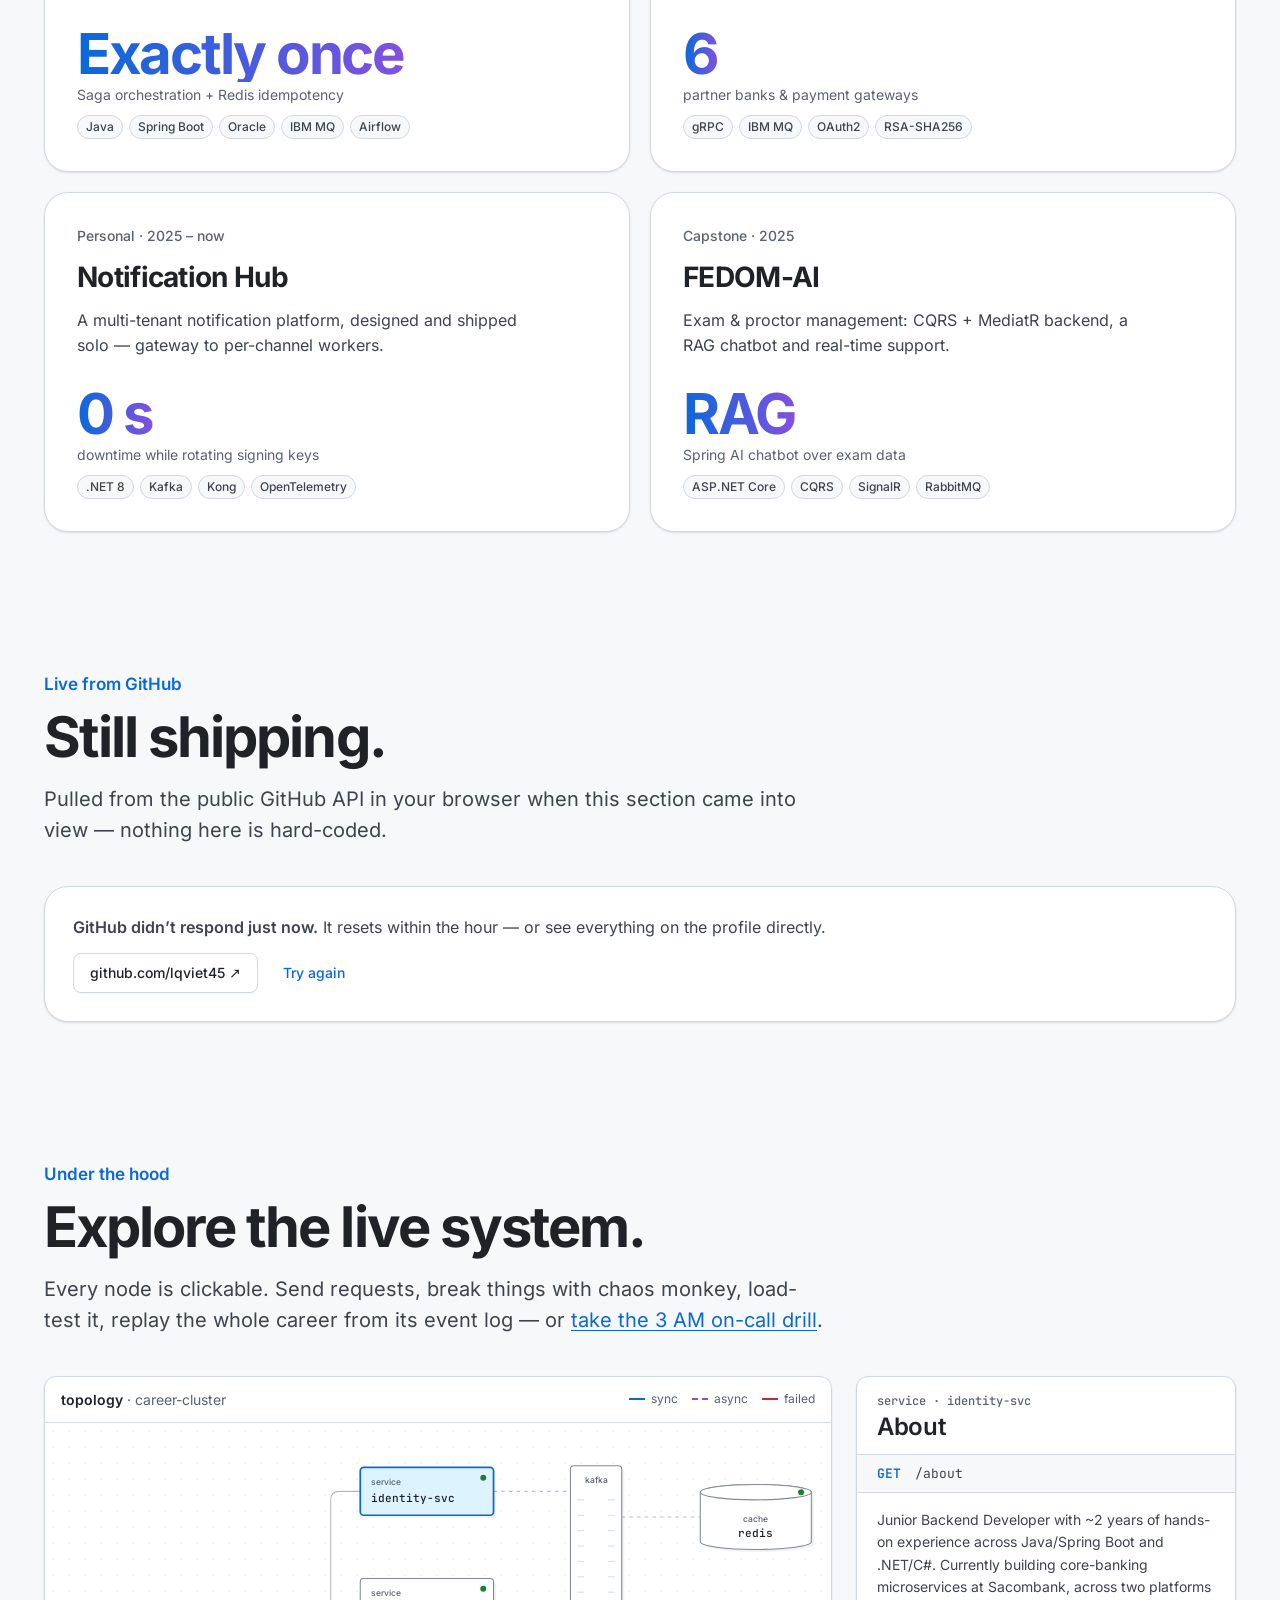
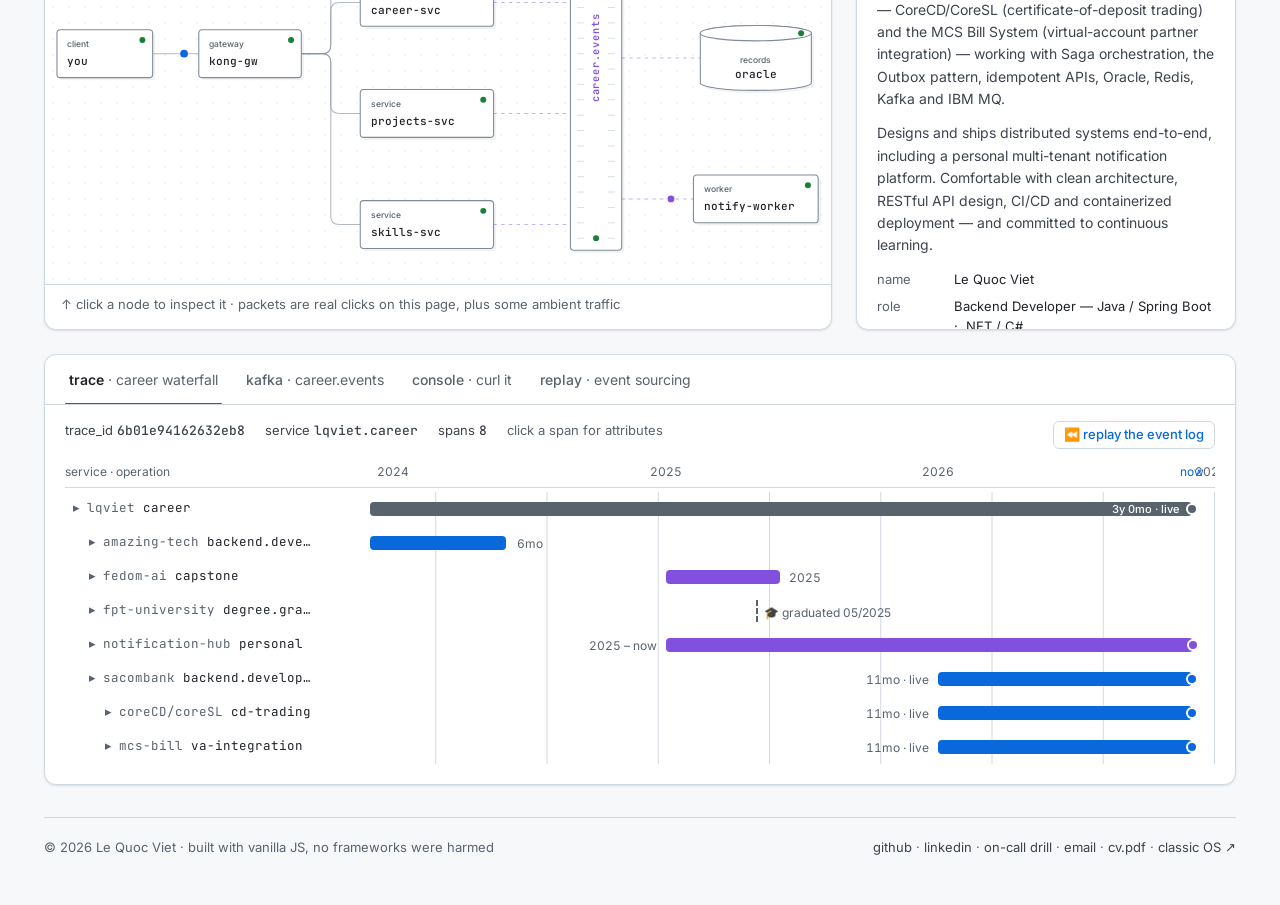
==== commit 2252173b: "LQV/SYS: Lighthouse + axe audit fixes (perf, a11y 100) Performance - Self-host Inter + JetBrains Mon" ====
--- a/system/index.html
+++ b/system/index.html
@@ -17,16 +17,16 @@
 <meta name="twitter:card" content="summary_large_image">
 <meta name="twitter:image" content="https://lqviet45.github.io/portfolio/system/og.jpg">
 <link rel="icon" href="../favicon.ico" type="image/x-icon">
-<link rel="preconnect" href="https://fonts.googleapis.com">
-<link rel="preconnect" href="https://fonts.gstatic.com" crossorigin>
-<link href="https://fonts.googleapis.com/css2?family=Inter:wght@400;500;600;700&family=JetBrains+Mono:wght@400;500;600&display=swap" rel="stylesheet">
+<link rel="preload" href="fonts/inter-latin-400-normal.woff2" as="font" type="font/woff2" crossorigin>
+<link rel="preload" href="fonts/inter-latin-600-normal.woff2" as="font" type="font/woff2" crossorigin>
+<link rel="stylesheet" href="fonts.css">
 <link rel="stylesheet" href="system.css">
 <script>
   // Opt into entrance/scroll motion only when the visitor allows motion.
   // Safety net: if scripts fail, everything is revealed after 2.5s anyway.
   if (!matchMedia('(prefers-reduced-motion: reduce)').matches) {
     document.documentElement.classList.add('motion');
-    setTimeout(function () { if (!window.__motionReady) document.documentElement.classList.add('entered', 'reveal-all'); }, 2500);
+    setTimeout(function () { if (!window.__motionReady) document.documentElement.classList.add('reveal-all'); }, 2500);
   }
 </script>
 </head>
@@ -129,7 +129,7 @@
         </span>
       </div>
       <div class="topo-scroll">
-        <svg id="topo" viewBox="0 0 920 540" role="img" data-i18n-aria="topo" aria-label="Interactive system topology of Le Quoc Viet's career"></svg>
+        <svg id="topo" viewBox="0 0 920 540" role="group" data-i18n-aria="topo" aria-label="Interactive system topology of Le Quoc Viet's career"></svg>
       </div>
       <p class="topo-foot muted" data-i18n="topo.foot">↑ click a node to inspect it · packets are real clicks on this page, plus some ambient traffic</p>
     </div>
@@ -138,12 +138,12 @@
       <div class="insp-head">
         <div>
           <div class="insp-kind" id="insp-kind">client</div>
-          <div class="insp-title" id="insp-title">you</div>
+          <h3 class="insp-title" id="insp-title">you</h3>
         </div>
         <button class="insp-close" id="insp-close" data-i18n-aria="close" aria-label="Close">×</button>
       </div>
       <div class="insp-route" id="insp-route"></div>
-      <div class="insp-body" id="insp-body"></div>
+      <div class="insp-body" id="insp-body" tabindex="0"></div>
     </aside>
   </section>
 
@@ -172,7 +172,7 @@
         <span>consumer-group <b>visitors</b> · partition <b>0</b> · offset <b id="offset">0</b></span>
         <button class="mini" id="events-toggle">pause</button>
       </div>
-      <ol class="events" id="events"></ol>
+      <ol class="events" id="events" tabindex="0"></ol>
     </div>
 
     <div class="panel" id="panel-replay"></div>
@@ -227,22 +227,31 @@
 
 <div class="toast" id="toast" hidden></div>
 
-<script src="system.js"></script>
-<script src="recruiter.js"></script>
-<script src="loadtest.js"></script>
-<script src="replay.js"></script>
-<script src="story.js"></script>
-<script src="incident.js"></script>
-<script src="github.js"></script>
-<script src="motion.js"></script>
+<script src="system.js" defer></script>
+<script src="recruiter.js" defer></script>
+<script src="loadtest.js" defer></script>
+<script src="replay.js" defer></script>
+<script src="story.js" defer></script>
+<script src="incident.js" defer></script>
+<script src="github.js" defer></script>
+<script src="motion.js" defer></script>
 <script type="importmap">
   { "imports": { "three": "./vendor/three.module.min.js", "three/addons/controls/OrbitControls.js": "./vendor/OrbitControls.js" } }
 </script>
 <script type="module">
-  import('./scene3d.js').catch(err => {
-    console.warn('3D scene unavailable:', err);
-    document.getElementById('hero3d').dataset.state = 'failed';
-  });
+  // The 3D hero is decoration: load it after the page is interactive, and
+  // not at all when the visitor asked to save data.
+  const hero = document.getElementById('hero3d');
+  if (navigator.connection && navigator.connection.saveData) {
+    hero.dataset.state = 'off';
+  } else {
+    const start = () => import('./scene3d.js').catch(err => {
+      console.warn('3D scene unavailable:', err);
+      hero.dataset.state = 'failed';
+    });
+    const idle = () => ('requestIdleCallback' in window) ? requestIdleCallback(start, { timeout: 1500 }) : setTimeout(start, 200);
+    if (document.readyState === 'complete') idle(); else addEventListener('load', idle, { once: true });
+  }
 </script>
 </body>
 </html>
--- a/system/fonts.css
+++ b/system/fonts.css
@@ -0,0 +1,213 @@
+/* Self-hosted Inter + JetBrains Mono (SIL OFL 1.1, see fonts/*LICENSE), via @fontsource.
+   Only the latin, latin-ext and vietnamese subsets; the browser downloads a file
+   only when a glyph in its unicode-range is actually used. */
+
+/* inter-vietnamese-400-normal */
+@font-face {
+  font-family: 'Inter';
+  font-style: normal;
+  font-display: swap;
+  font-weight: 400;
+  src: url(fonts/inter-vietnamese-400-normal.woff2) format('woff2');
+  unicode-range: U+0102-0103,U+0110-0111,U+0128-0129,U+0168-0169,U+01A0-01A1,U+01AF-01B0,U+0300-0301,U+0303-0304,U+0308-0309,U+0323,U+0329,U+1EA0-1EF9,U+20AB;
+}
+
+/* inter-latin-ext-400-normal */
+@font-face {
+  font-family: 'Inter';
+  font-style: normal;
+  font-display: swap;
+  font-weight: 400;
+  src: url(fonts/inter-latin-ext-400-normal.woff2) format('woff2');
+  unicode-range: U+0100-02BA,U+02BD-02C5,U+02C7-02CC,U+02CE-02D7,U+02DD-02FF,U+0304,U+0308,U+0329,U+1D00-1DBF,U+1E00-1E9F,U+1EF2-1EFF,U+2020,U+20A0-20AB,U+20AD-20C0,U+2113,U+2C60-2C7F,U+A720-A7FF;
+}
+
+/* inter-latin-400-normal */
+@font-face {
+  font-family: 'Inter';
+  font-style: normal;
+  font-display: swap;
+  font-weight: 400;
+  src: url(fonts/inter-latin-400-normal.woff2) format('woff2');
+  unicode-range: U+0000-00FF,U+0131,U+0152-0153,U+02BB-02BC,U+02C6,U+02DA,U+02DC,U+0304,U+0308,U+0329,U+2000-206F,U+20AC,U+2122,U+2191,U+2193,U+2212,U+2215,U+FEFF,U+FFFD;
+}
+
+/* inter-vietnamese-500-normal */
+@font-face {
+  font-family: 'Inter';
+  font-style: normal;
+  font-display: swap;
+  font-weight: 500;
+  src: url(fonts/inter-vietnamese-500-normal.woff2) format('woff2');
+  unicode-range: U+0102-0103,U+0110-0111,U+0128-0129,U+0168-0169,U+01A0-01A1,U+01AF-01B0,U+0300-0301,U+0303-0304,U+0308-0309,U+0323,U+0329,U+1EA0-1EF9,U+20AB;
+}
+
+/* inter-latin-ext-500-normal */
+@font-face {
+  font-family: 'Inter';
+  font-style: normal;
+  font-display: swap;
+  font-weight: 500;
+  src: url(fonts/inter-latin-ext-500-normal.woff2) format('woff2');
+  unicode-range: U+0100-02BA,U+02BD-02C5,U+02C7-02CC,U+02CE-02D7,U+02DD-02FF,U+0304,U+0308,U+0329,U+1D00-1DBF,U+1E00-1E9F,U+1EF2-1EFF,U+2020,U+20A0-20AB,U+20AD-20C0,U+2113,U+2C60-2C7F,U+A720-A7FF;
+}
+
+/* inter-latin-500-normal */
+@font-face {
+  font-family: 'Inter';
+  font-style: normal;
+  font-display: swap;
+  font-weight: 500;
+  src: url(fonts/inter-latin-500-normal.woff2) format('woff2');
+  unicode-range: U+0000-00FF,U+0131,U+0152-0153,U+02BB-02BC,U+02C6,U+02DA,U+02DC,U+0304,U+0308,U+0329,U+2000-206F,U+20AC,U+2122,U+2191,U+2193,U+2212,U+2215,U+FEFF,U+FFFD;
+}
+
+/* inter-vietnamese-600-normal */
+@font-face {
+  font-family: 'Inter';
+  font-style: normal;
+  font-display: swap;
+  font-weight: 600;
+  src: url(fonts/inter-vietnamese-600-normal.woff2) format('woff2');
+  unicode-range: U+0102-0103,U+0110-0111,U+0128-0129,U+0168-0169,U+01A0-01A1,U+01AF-01B0,U+0300-0301,U+0303-0304,U+0308-0309,U+0323,U+0329,U+1EA0-1EF9,U+20AB;
+}
+
+/* inter-latin-ext-600-normal */
+@font-face {
+  font-family: 'Inter';
+  font-style: normal;
+  font-display: swap;
+  font-weight: 600;
+  src: url(fonts/inter-latin-ext-600-normal.woff2) format('woff2');
+  unicode-range: U+0100-02BA,U+02BD-02C5,U+02C7-02CC,U+02CE-02D7,U+02DD-02FF,U+0304,U+0308,U+0329,U+1D00-1DBF,U+1E00-1E9F,U+1EF2-1EFF,U+2020,U+20A0-20AB,U+20AD-20C0,U+2113,U+2C60-2C7F,U+A720-A7FF;
+}
+
+/* inter-latin-600-normal */
+@font-face {
+  font-family: 'Inter';
+  font-style: normal;
+  font-display: swap;
+  font-weight: 600;
+  src: url(fonts/inter-latin-600-normal.woff2) format('woff2');
+  unicode-range: U+0000-00FF,U+0131,U+0152-0153,U+02BB-02BC,U+02C6,U+02DA,U+02DC,U+0304,U+0308,U+0329,U+2000-206F,U+20AC,U+2122,U+2191,U+2193,U+2212,U+2215,U+FEFF,U+FFFD;
+}
+
+/* inter-vietnamese-700-normal */
+@font-face {
+  font-family: 'Inter';
+  font-style: normal;
+  font-display: swap;
+  font-weight: 700;
+  src: url(fonts/inter-vietnamese-700-normal.woff2) format('woff2');
+  unicode-range: U+0102-0103,U+0110-0111,U+0128-0129,U+0168-0169,U+01A0-01A1,U+01AF-01B0,U+0300-0301,U+0303-0304,U+0308-0309,U+0323,U+0329,U+1EA0-1EF9,U+20AB;
+}
+
+/* inter-latin-ext-700-normal */
+@font-face {
+  font-family: 'Inter';
+  font-style: normal;
+  font-display: swap;
+  font-weight: 700;
+  src: url(fonts/inter-latin-ext-700-normal.woff2) format('woff2');
+  unicode-range: U+0100-02BA,U+02BD-02C5,U+02C7-02CC,U+02CE-02D7,U+02DD-02FF,U+0304,U+0308,U+0329,U+1D00-1DBF,U+1E00-1E9F,U+1EF2-1EFF,U+2020,U+20A0-20AB,U+20AD-20C0,U+2113,U+2C60-2C7F,U+A720-A7FF;
+}
+
+/* inter-latin-700-normal */
+@font-face {
+  font-family: 'Inter';
+  font-style: normal;
+  font-display: swap;
+  font-weight: 700;
+  src: url(fonts/inter-latin-700-normal.woff2) format('woff2');
+  unicode-range: U+0000-00FF,U+0131,U+0152-0153,U+02BB-02BC,U+02C6,U+02DA,U+02DC,U+0304,U+0308,U+0329,U+2000-206F,U+20AC,U+2122,U+2191,U+2193,U+2212,U+2215,U+FEFF,U+FFFD;
+}
+
+/* jetbrains-mono-vietnamese-400-normal */
+@font-face {
+  font-family: 'JetBrains Mono';
+  font-style: normal;
+  font-display: swap;
+  font-weight: 400;
+  src: url(fonts/jetbrains-mono-vietnamese-400-normal.woff2) format('woff2');
+  unicode-range: U+0102-0103,U+0110-0111,U+0128-0129,U+0168-0169,U+01A0-01A1,U+01AF-01B0,U+0300-0301,U+0303-0304,U+0308-0309,U+0323,U+0329,U+1EA0-1EF9,U+20AB;
+}
+
+/* jetbrains-mono-latin-ext-400-normal */
+@font-face {
+  font-family: 'JetBrains Mono';
+  font-style: normal;
+  font-display: swap;
+  font-weight: 400;
+  src: url(fonts/jetbrains-mono-latin-ext-400-normal.woff2) format('woff2');
+  unicode-range: U+0100-02BA,U+02BD-02C5,U+02C7-02CC,U+02CE-02D7,U+02DD-02FF,U+0304,U+0308,U+0329,U+1D00-1DBF,U+1E00-1E9F,U+1EF2-1EFF,U+2020,U+20A0-20AB,U+20AD-20C0,U+2113,U+2C60-2C7F,U+A720-A7FF;
+}
+
+/* jetbrains-mono-latin-400-normal */
+@font-face {
+  font-family: 'JetBrains Mono';
+  font-style: normal;
+  font-display: swap;
+  font-weight: 400;
+  src: url(fonts/jetbrains-mono-latin-400-normal.woff2) format('woff2');
+  unicode-range: U+0000-00FF,U+0131,U+0152-0153,U+02BB-02BC,U+02C6,U+02DA,U+02DC,U+0304,U+0308,U+0329,U+2000-206F,U+20AC,U+2122,U+2191,U+2193,U+2212,U+2215,U+FEFF,U+FFFD;
+}
+
+/* jetbrains-mono-vietnamese-500-normal */
+@font-face {
+  font-family: 'JetBrains Mono';
+  font-style: normal;
+  font-display: swap;
+  font-weight: 500;
+  src: url(fonts/jetbrains-mono-vietnamese-500-normal.woff2) format('woff2');
+  unicode-range: U+0102-0103,U+0110-0111,U+0128-0129,U+0168-0169,U+01A0-01A1,U+01AF-01B0,U+0300-0301,U+0303-0304,U+0308-0309,U+0323,U+0329,U+1EA0-1EF9,U+20AB;
+}
+
+/* jetbrains-mono-latin-ext-500-normal */
+@font-face {
+  font-family: 'JetBrains Mono';
+  font-style: normal;
+  font-display: swap;
+  font-weight: 500;
+  src: url(fonts/jetbrains-mono-latin-ext-500-normal.woff2) format('woff2');
+  unicode-range: U+0100-02BA,U+02BD-02C5,U+02C7-02CC,U+02CE-02D7,U+02DD-02FF,U+0304,U+0308,U+0329,U+1D00-1DBF,U+1E00-1E9F,U+1EF2-1EFF,U+2020,U+20A0-20AB,U+20AD-20C0,U+2113,U+2C60-2C7F,U+A720-A7FF;
+}
+
+/* jetbrains-mono-latin-500-normal */
+@font-face {
+  font-family: 'JetBrains Mono';
+  font-style: normal;
+  font-display: swap;
+  font-weight: 500;
+  src: url(fonts/jetbrains-mono-latin-500-normal.woff2) format('woff2');
+  unicode-range: U+0000-00FF,U+0131,U+0152-0153,U+02BB-02BC,U+02C6,U+02DA,U+02DC,U+0304,U+0308,U+0329,U+2000-206F,U+20AC,U+2122,U+2191,U+2193,U+2212,U+2215,U+FEFF,U+FFFD;
+}
+
+/* jetbrains-mono-vietnamese-600-normal */
+@font-face {
+  font-family: 'JetBrains Mono';
+  font-style: normal;
+  font-display: swap;
+  font-weight: 600;
+  src: url(fonts/jetbrains-mono-vietnamese-600-normal.woff2) format('woff2');
+  unicode-range: U+0102-0103,U+0110-0111,U+0128-0129,U+0168-0169,U+01A0-01A1,U+01AF-01B0,U+0300-0301,U+0303-0304,U+0308-0309,U+0323,U+0329,U+1EA0-1EF9,U+20AB;
+}
+
+/* jetbrains-mono-latin-ext-600-normal */
+@font-face {
+  font-family: 'JetBrains Mono';
+  font-style: normal;
+  font-display: swap;
+  font-weight: 600;
+  src: url(fonts/jetbrains-mono-latin-ext-600-normal.woff2) format('woff2');
+  unicode-range: U+0100-02BA,U+02BD-02C5,U+02C7-02CC,U+02CE-02D7,U+02DD-02FF,U+0304,U+0308,U+0329,U+1D00-1DBF,U+1E00-1E9F,U+1EF2-1EFF,U+2020,U+20A0-20AB,U+20AD-20C0,U+2113,U+2C60-2C7F,U+A720-A7FF;
+}
+
+/* jetbrains-mono-latin-600-normal */
+@font-face {
+  font-family: 'JetBrains Mono';
+  font-style: normal;
+  font-display: swap;
+  font-weight: 600;
+  src: url(fonts/jetbrains-mono-latin-600-normal.woff2) format('woff2');
+  unicode-range: U+0000-00FF,U+0131,U+0152-0153,U+02BB-02BC,U+02C6,U+02DA,U+02DC,U+0304,U+0308,U+0329,U+2000-206F,U+20AC,U+2122,U+2191,U+2193,U+2212,U+2215,U+FEFF,U+FFFD;
+}
--- a/system/system.css
+++ b/system/system.css
@@ -17,6 +17,7 @@
   --inset: #f6f8fa;            /* code / console wells */
   /* text */
   --ink: #1f2328;              /* primary text      15.8:1 on card */
+  --ink-dim: #86898d;          /* unlit statement words: 3.3:1 on paper (large text) */
   --ink-2: #3d444d;            /* secondary text     9.9:1 */
   --muted: #59636e;            /* tertiary / labels  6.1:1 */
   /* borders */
@@ -29,6 +30,8 @@
   --signal-soft: #ddf4ff;
   /* semantic */
   --async: #8250df;            /* async / Kafka (Primer "done") 5.1:1 */
+  --async-strong: #6639ba;     /* async text on --signal-soft rows 6.5:1 */
+  --on-bar: #fff;              /* labels inside filled trace bars ≥5:1 */
   --ok: #1a7f37;
   --warn: #9a6700;
   --err: #d1242f;
@@ -60,6 +63,7 @@
   --card: #151b23;
   --inset: #010409;
   --ink: #f0f6fc;
+  --ink-dim: #63686e;          /* 3.4:1 on paper */
   --ink-2: #d1d7e0;
   --muted: #9198a1;
   --line: #3d444d;
@@ -69,6 +73,8 @@
   --signal-strong: #1f6feb;
   --signal-soft: rgba(56, 139, 253, .15);
   --async: #ab7df8;
+  --async-strong: #ab7df8;
+  --on-bar: #0d1117;           /* dark text on the lighter dark-theme bars ≥6:1 */
   --ok: #3fb950;
   --warn: #d29922;
   --err: #f85149;
@@ -100,6 +106,8 @@
 
 a { color: var(--signal); text-decoration: none; }
 a:hover { text-decoration: underline; text-underline-offset: 3px; }
+/* links inside running text must not rely on colour alone (WCAG 1.4.1) */
+.section-sub a, .cv-foot a { text-decoration: underline; text-underline-offset: 3px; text-decoration-thickness: 1px; }
 b, strong { font-weight: 600; }
 code, kbd { font-family: var(--mono); font-size: .9em; }
 .muted { color: var(--muted); }
@@ -198,7 +206,7 @@
 .btn:active { box-shadow: inset 0 1px 2px rgba(31, 35, 40, .12); }
 .btn.primary { background: var(--signal-strong); border-color: var(--signal-strong); color: #fff; }
 .btn.primary:hover { background: color-mix(in srgb, var(--signal-strong) 88%, #000); border-color: transparent; }
-.btn.primary .verb { background: rgba(255, 255, 255, .2); padding: 2px 6px; border-radius: 4px; font: 600 11px var(--mono); }
+.btn.primary .verb { background: rgba(0, 0, 0, .22); padding: 2px 6px; border-radius: 4px; font: 600 11px var(--mono); }
 .btn.ghost { background: transparent; border-color: transparent; box-shadow: none; color: var(--signal); }
 .btn.ghost:hover { background: var(--signal-soft); border-color: transparent; }
 .btn.on { background: var(--err-strong); border-color: var(--err-strong); color: #fff; }
@@ -240,8 +248,8 @@
 .hero3d canvas:active { cursor: grabbing; }
 .hero3d canvas.hover { cursor: pointer; }
 .hero3d[data-state="ready"] canvas { opacity: 1; }
-.hero3d[data-state="failed"] { display: none; }
-.intro:has(.hero3d[data-state="failed"]) { grid-template-columns: minmax(0, 1fr); }
+.hero3d[data-state="failed"], .hero3d[data-state="off"] { display: none; }
+.intro:has(.hero3d[data-state="failed"], .hero3d[data-state="off"]) { grid-template-columns: minmax(0, 1fr); }
 .h3d-chip, .h3d-offset, .h3d-hint { position: absolute; pointer-events: none; color: var(--muted); }
 .h3d-chip {
   top: 12px; left: 12px; display: inline-flex; align-items: center; gap: 8px;
@@ -323,7 +331,7 @@
 .inspector { display: flex; flex-direction: column; height: 0; min-height: 100%; }
 .insp-head { display: flex; justify-content: space-between; align-items: flex-start; padding: 16px 20px 12px; border-bottom: 1px solid var(--line); }
 .insp-kind { font: 500 12px var(--mono); color: var(--muted); }
-.insp-title { font-size: 24px; font-weight: 600; line-height: 1.3; letter-spacing: -.015em; margin-top: 2px; }
+.insp-title { margin: 2px 0 0; font-size: 24px; font-weight: 600; line-height: 1.3; letter-spacing: -.015em; }
 .insp-close {
   background: none; border: 0; border-radius: var(--radius-sm);
   width: 32px; height: 32px; font-size: 20px; line-height: 1; color: var(--muted); display: none;
@@ -410,7 +418,7 @@
   background: inherit; box-shadow: 0 0 0 2px var(--card); animation: blink 1s steps(2) infinite;
 }
 .span-dur { position: absolute; top: 9px; font-size: 12px; color: var(--muted); white-space: nowrap; font-variant-numeric: tabular-nums; }
-.span-dur.inside { top: 10px; line-height: 14px; color: #fff; font-weight: 500; font-size: 11px; }
+.span-dur.inside { top: 10px; line-height: 14px; color: var(--on-bar); font-weight: 500; font-size: 11px; }
 .span-mark { position: absolute; top: 6px; bottom: 6px; width: 0; border-left: 2px dashed var(--muted); }
 .span-mark span { position: absolute; left: 6px; top: 4px; font-size: 12px; color: var(--muted); white-space: nowrap; }
 .span-attrs { display: none; grid-column: 1 / -1; margin: 4px 0 12px calc(28px + var(--depth, 0) * 16px); padding: 12px 14px; border: 1px solid var(--line); border-radius: var(--radius-sm); background: var(--paper); font-size: 13px; }
@@ -425,6 +433,7 @@
 .events { list-style: none; margin: 0; padding: 0; height: 300px; overflow-y: auto; font: 12.5px/1.5 var(--mono); display: flex; flex-direction: column-reverse; border: 1px solid var(--line); border-radius: var(--radius-sm); background: var(--inset); }
 .events li { display: grid; grid-template-columns: 52px 76px 190px 1fr; gap: 12px; padding: 6px 12px; border-bottom: 1px solid var(--line); animation: slidein .35s ease-out; }
 .events li.user { background: var(--signal-soft); }
+.events li.user .ev-key { color: var(--async-strong); }
 .events li.err .ev-key { color: var(--err); }
 .ev-off, .ev-ts { color: var(--muted); font-variant-numeric: tabular-nums; }
 .ev-key { color: var(--async); white-space: nowrap; overflow: hidden; text-overflow: ellipsis; }
@@ -479,8 +488,10 @@
 .rp-off, .rp-when { font: 12px var(--mono); color: var(--muted); font-variant-numeric: tabular-nums; }
 .rp-key { font: 500 12.5px var(--mono); color: var(--async); grid-column: 3; }
 .rp-text { font-size: 13px; color: var(--ink-2); grid-column: 3; }
-.rp-log li.pending button { opacity: .45; }
+/* not-yet-applied events read as secondary but stay legible (no opacity: it fails contrast) */
+.rp-log li.pending .rp-off, .rp-log li.pending .rp-when, .rp-log li.pending .rp-key, .rp-log li.pending .rp-text { color: var(--muted); }
 .rp-log li.current button { background: var(--signal-soft); box-shadow: inset 3px 0 0 var(--signal); }
+.rp-log li.current .rp-key { color: var(--async-strong); }
 .rp-view { margin: 0; padding: 4px 14px 10px; height: 380px; overflow-y: auto; }
 .rp-field { display: grid; grid-template-columns: 150px minmax(0, 1fr); gap: 4px 12px; padding: 10px 0; border-bottom: 1px solid var(--line); font-size: 14px; }
 .rp-field:last-child { border-bottom: 0; }
@@ -591,13 +602,22 @@
 /* ====== Motion layer ====== */
 @media (prefers-reduced-motion: no-preference) { html.motion { scroll-behavior: smooth; } }
 
-/* hero entrance: fade, rise and un-blur, staggered by --d */
-.motion:not(.entered) .enter { opacity: 0; transform: translateY(18px); filter: blur(8px); }
-.motion .enter {
-  transition: opacity var(--dur-xl) var(--ease-out) var(--d, 0ms),
-              transform 1.1s var(--ease-out) var(--d, 0ms),
-              filter var(--dur-xl) var(--ease-out) var(--d, 0ms);
-}
+/* hero entrance: fade, rise and un-blur, staggered by --d.
+   Pure CSS so it starts with the first paint instead of waiting for JS
+   (keeps LCP close to FCP); `backwards` fill leaves no lingering transform. */
+@keyframes enter { from { opacity: 0; transform: translateY(18px); } }
+.motion .intro-text > *, .motion .intro > .hero3d { animation: enter 1s var(--ease-out) var(--d, 0ms) backwards; }
+.intro-text > :nth-child(1) { --d: 80ms; }
+.intro-text > :nth-child(2) { --d: 150ms; }
+.intro-text > :nth-child(3) { --d: 220ms; }
+.intro-text > :nth-child(4) { --d: 290ms; }
+.intro-text > :nth-child(5) { --d: 360ms; }
+.intro-text > :nth-child(6) { --d: 430ms; }
+.intro > .hero3d { --d: 500ms; }
+/* the lede is the LCP element: it rises but never starts invisible, so it
+   counts as painted on the first frame instead of when the fade ends */
+@keyframes enter-rise { from { transform: translateY(12px); } }
+.motion .intro-text > .lede { animation-name: enter-rise; }
 
 /* scroll reveals */
 .motion [data-reveal]:not(.in), .motion [data-reveal-stagger] > :not(.in) { opacity: 0; transform: translateY(32px); }
@@ -605,7 +625,7 @@
   transition: opacity var(--dur-xl) var(--ease-out), transform 1.1s var(--ease-out), box-shadow var(--dur-m) var(--ease-std);
 }
 .motion [data-reveal-stagger] > .in { transition-delay: calc(var(--i, 0) * 90ms), calc(var(--i, 0) * 90ms), 0ms; }
-.reveal-all [data-reveal], .reveal-all [data-reveal-stagger] > *, .reveal-all .enter { opacity: 1 !important; transform: none !important; filter: none !important; }
+.reveal-all [data-reveal], .reveal-all [data-reveal-stagger] > * { opacity: 1 !important; transform: none !important; filter: none !important; }
 
 /* micro-interactions */
 .btn { transition: background .15s, border-color .15s, box-shadow .15s, transform .2s var(--ease-std); }
@@ -626,7 +646,7 @@
   margin: 0; max-width: 24ch;
   font-size: clamp(1.9rem, 4.4vw, 3.6rem); font-weight: 700; line-height: 1.14; letter-spacing: -.035em;
 }
-.statement-text .w { color: color-mix(in srgb, var(--ink) 16%, var(--paper)); transition: color .45s var(--ease-std); }
+.statement-text .w { color: var(--ink-dim); transition: color .45s var(--ease-std); }
 .statement-text .w.lit { color: var(--ink); }
 .statement-text .w.hl.lit {
   background: linear-gradient(90deg, var(--signal), var(--async));
@@ -654,16 +674,24 @@
 .story-badge {
   position: absolute; top: 18px; right: 18px; opacity: 0;
   display: inline-flex; align-items: center; gap: 8px; padding: 8px 14px; border-radius: 999px;
-  background: color-mix(in srgb, var(--ok) 14%, var(--card)); color: var(--ok);
+  background: color-mix(in srgb, var(--ok) 14%, var(--card)); color: color-mix(in srgb, var(--ok) 80%, var(--ink)); /* ≥4.5:1 on the tint */
   font-size: 15px; font-weight: 700; letter-spacing: -.01em;
 }
 .story-nav { position: absolute; left: 0; bottom: 40px; display: flex; align-items: center; gap: 20px; }
-.story-dots { display: flex; gap: 8px; }
+.story-dots { display: flex; }
 .story-skip { background: none; border: 0; padding: 6px 0; font-size: 14px; font-weight: 500; color: var(--muted); }
 .story-skip:hover { color: var(--signal); }
-.story-dots button { width: 8px; height: 8px; padding: 0; border: 0; border-radius: 4px; background: var(--line-strong); opacity: .5; transition: width var(--dur-l) var(--ease-out), opacity var(--dur-m), background var(--dur-m); }
-.story-dots button.on { width: 28px; background: var(--signal); opacity: 1; }
-.story-dots button:hover { opacity: 1; }
+.story-dots button { /* 24px hit area around an 8px pill (WCAG 2.5.8) */
+  display: grid; place-items: center; min-width: 24px; height: 24px; padding: 0 8px 0 0; border: 0; background: none;
+  transition: min-width var(--dur-l) var(--ease-out);
+}
+.story-dots button::before {
+  content: ''; width: 8px; height: 8px; border-radius: 4px; background: var(--line-strong); opacity: .5;
+  transition: width var(--dur-l) var(--ease-out), opacity var(--dur-m), background var(--dur-m);
+}
+.story-dots button.on { min-width: 36px; }
+.story-dots button.on::before { width: 28px; background: var(--signal); opacity: 1; }
+.story-dots button:hover::before { opacity: 1; }
 
 .st-edge { fill: none; stroke: var(--line-strong); stroke-width: 2; stroke-linecap: round; stroke-linejoin: round; opacity: 0; }
 .st-node { opacity: 0; transform-box: fill-box; transform-origin: center; }
@@ -702,7 +730,9 @@
 .motion .work-grid > .work-card:not(.in) { transform: perspective(1000px) translateY(40px); }
 .work-card.tilting { transition: transform .12s linear, box-shadow var(--dur-m); box-shadow: var(--shadow-lg); }
 .work-card:hover { box-shadow: var(--shadow-lg); }
-.work-card:focus-visible { outline: 2px solid var(--signal); outline-offset: 3px; }
+.work-card:has(.work-hit:focus-visible) { outline: 2px solid var(--signal); outline-offset: 3px; }
+.work-hit { position: absolute; inset: 0; z-index: 1; width: 100%; padding: 0; border: 0; border-radius: inherit; background: none; cursor: pointer; }
+.work-hit:focus-visible { outline: none; }
 .work-glare {
   position: absolute; inset: 0; pointer-events: none; border-radius: inherit; opacity: 0;
   background: radial-gradient(420px circle at var(--mx, 50%) var(--my, 50%), color-mix(in srgb, var(--signal) 16%, transparent), transparent 60%);
@@ -721,7 +751,7 @@
 .work-metric-sub { font-size: 14px; color: var(--muted); }
 .work-tags { display: flex; flex-wrap: wrap; gap: 6px; }
 .work-open { position: absolute; top: 28px; right: 28px; font-size: 14px; font-weight: 500; color: var(--signal); opacity: 0; transform: translateX(-6px); transition: opacity var(--dur-m), transform var(--dur-m) var(--ease-out); }
-.work-card:hover .work-open, .work-card:focus-visible .work-open { opacity: 1; transform: none; }
+.work-card:hover .work-open, .work-card:has(.work-hit:focus-visible) .work-open { opacity: 1; transform: none; }
 
 @media (max-width: 900px) {
   .story-sticky { grid-template-columns: minmax(0, 1fr); grid-template-rows: auto minmax(0, 1fr); gap: 16px; padding: 64px 0 20px; align-items: start; }
